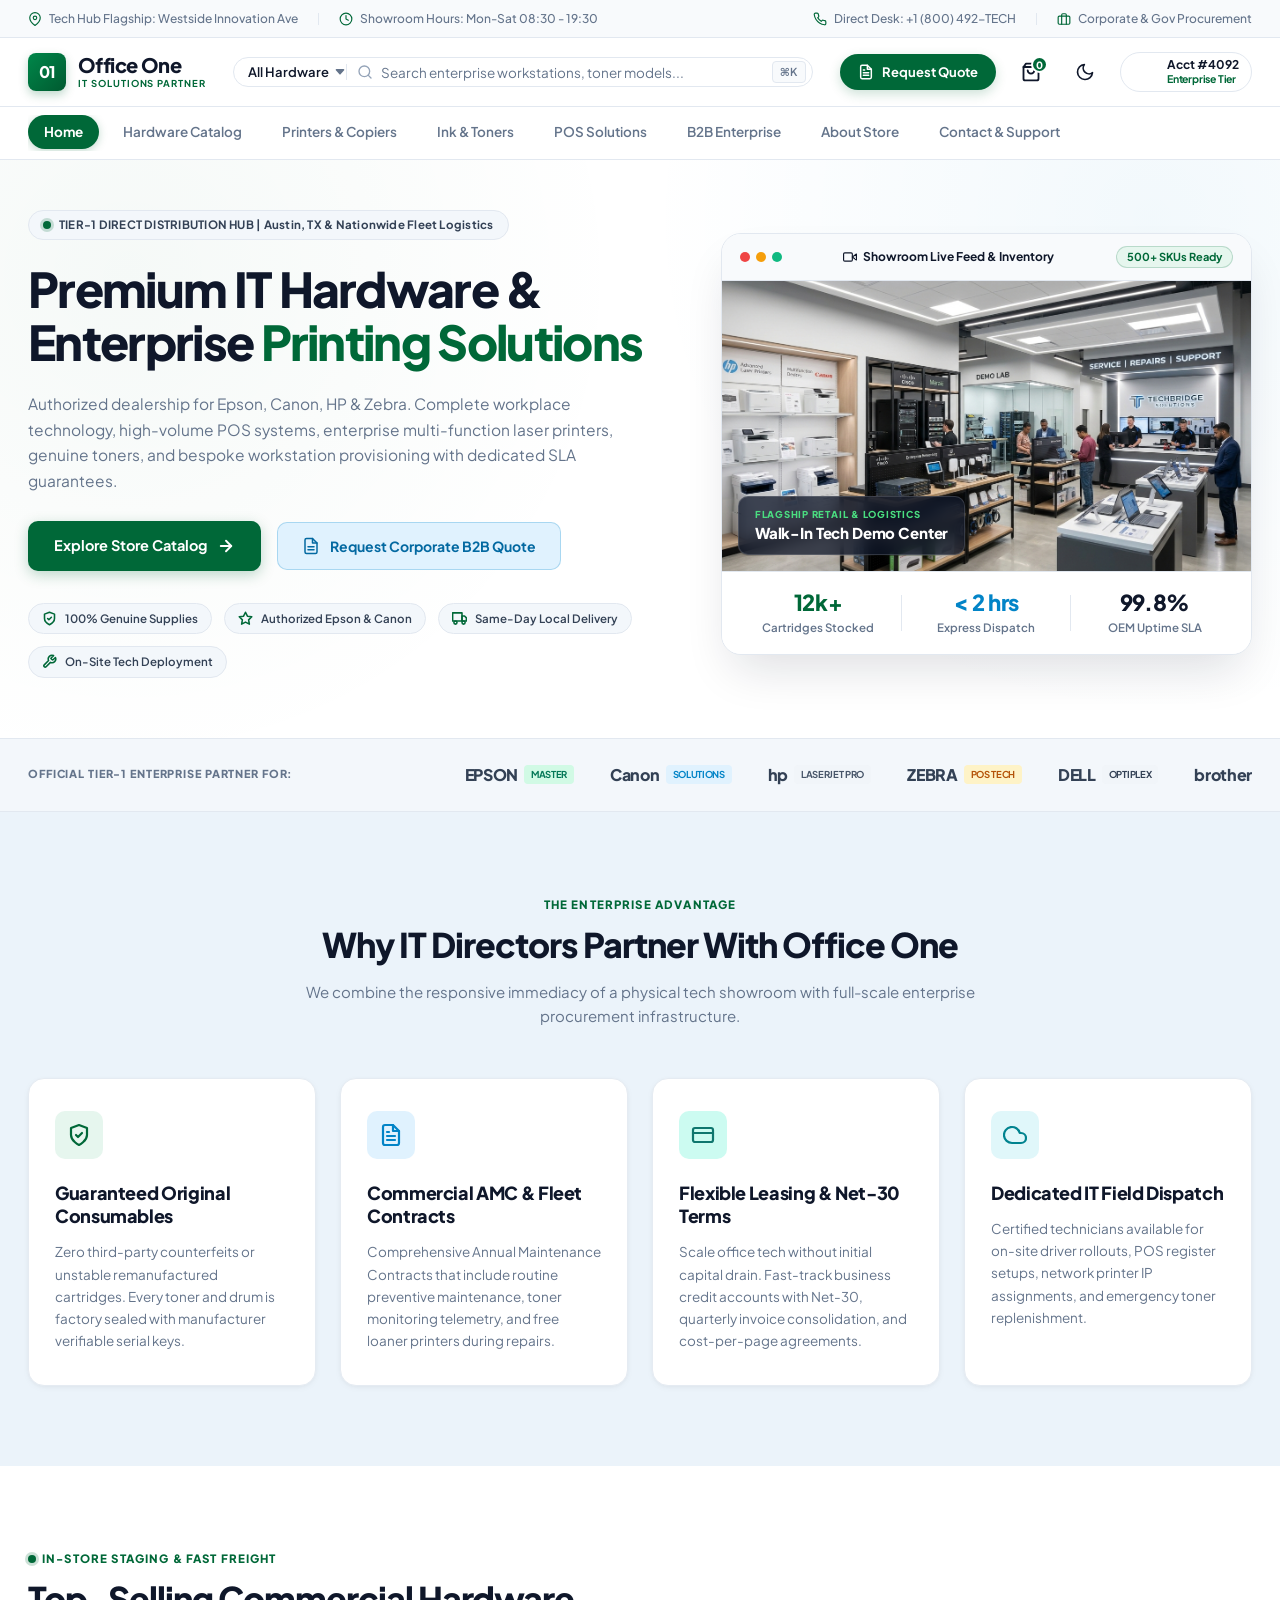
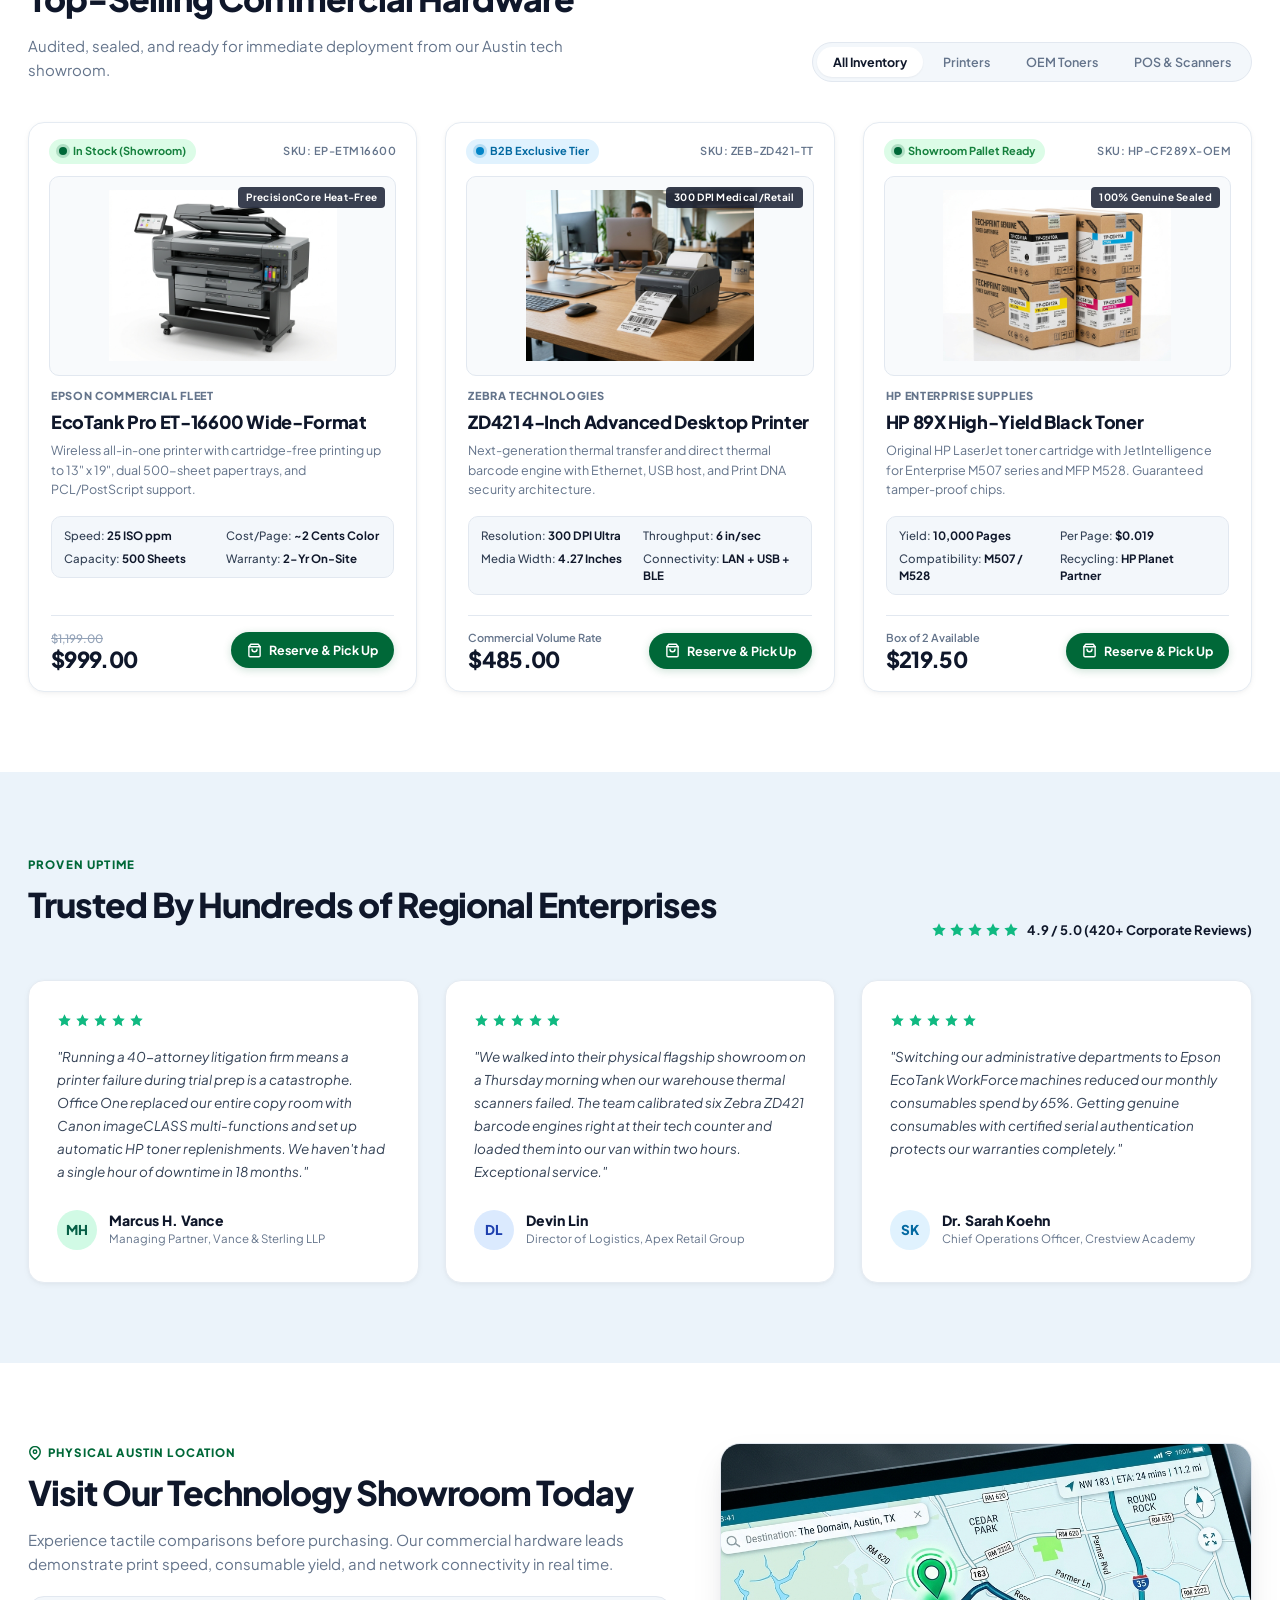
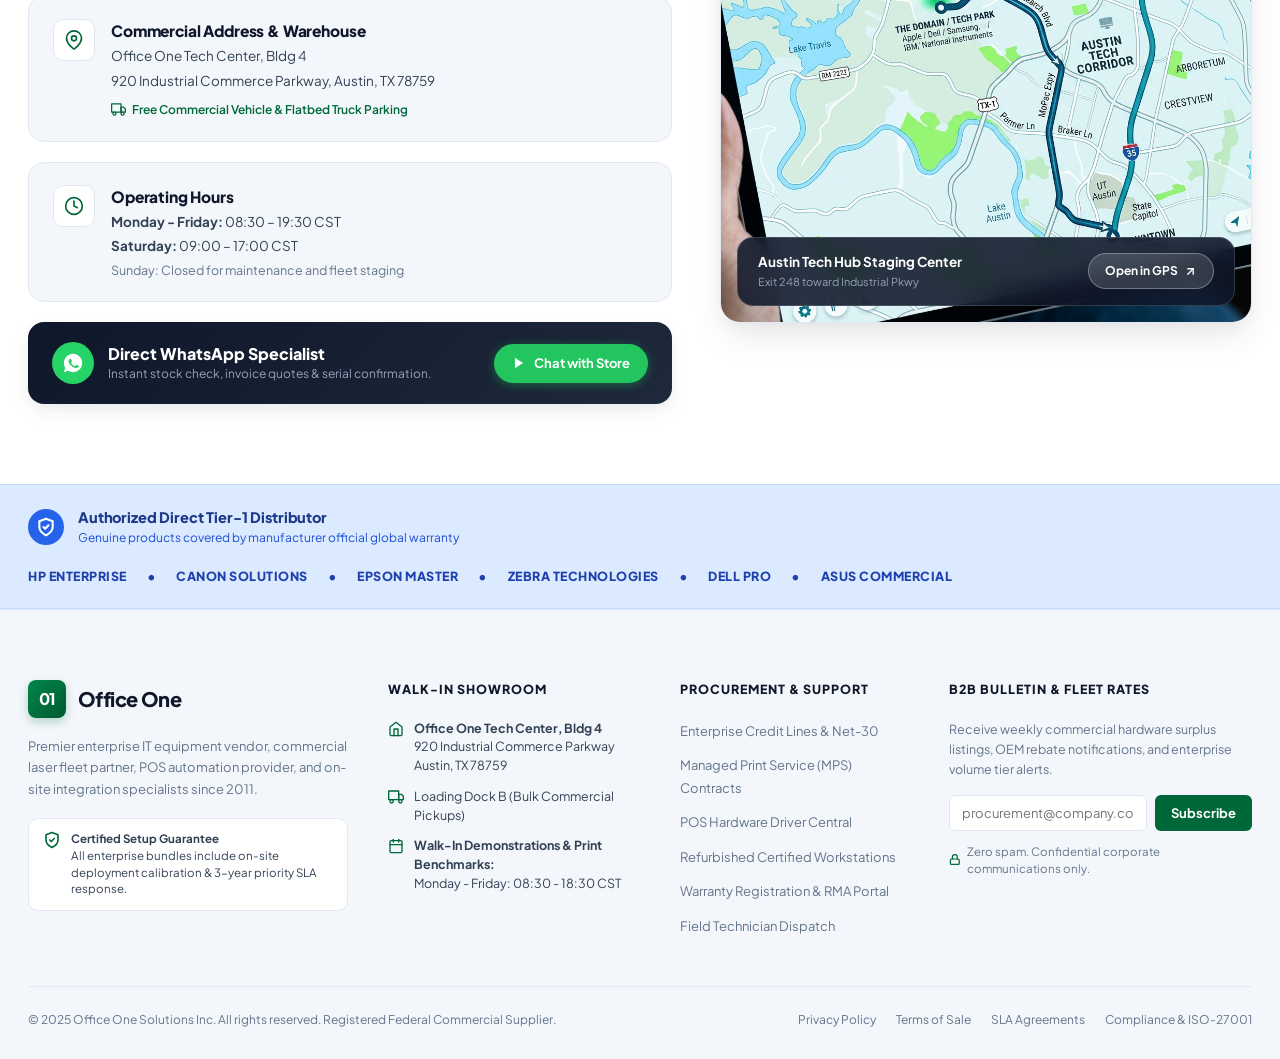
==== index.html @ d9a24968 "Initial commit" ====
<!DOCTYPE html>
<html lang="en">
<head>
  <meta charset="UTF-8">
  <meta name="viewport" content="width=device-width, initial-scale=1.0">
  <title>Office One | Enterprise IT Hardware & Printing Solutions</title>
  <meta name="description" content="Authorized dealership for Epson, Canon, HP & Zebra. Premium enterprise IT hardware, high-volume POS systems, laser printers, toners, and SLA guarantees.">

  <!-- Google Fonts: Plus Jakarta Sans -->
  <link rel="preconnect" href="https://fonts.googleapis.com">
  <link rel="preconnect" href="https://fonts.gstatic.com" crossorigin>
  <link href="https://fonts.googleapis.com/css2?family=Plus+Jakarta+Sans:wght@400;500;600;700;800&display=swap" rel="stylesheet">

  <link rel="stylesheet" href="style.css">
</head>
<body>

  <!-- ========================================================================
       TOP NOTIFICATION & UTILITY BAR
       ======================================================================== -->
  <header class="top-utility-bar">
    <div class="container">
      <!-- Left Info -->
      <div class="utility-group">
        <span class="utility-item">
          <svg viewBox="0 0 24 24" fill="none" stroke="currentColor" stroke-width="2" stroke-linecap="round" stroke-linejoin="round">
            <path d="M21 10c0 7-9 13-9 13s-9-6-9-13a9 9 0 0 1 18 0z"></path>
            <circle cx="12" cy="10" r="3"></circle>
          </svg>
          Tech Hub Flagship: Westside Innovation Ave
        </span>
        <span class="utility-divider"></span>
        <span class="utility-item">
          <svg viewBox="0 0 24 24" fill="none" stroke="currentColor" stroke-width="2" stroke-linecap="round" stroke-linejoin="round">
            <circle cx="12" cy="12" r="10"></circle>
            <polyline points="12 6 12 12 16 14"></polyline>
          </svg>
          Showroom Hours: Mon-Sat 08:30 - 19:30
        </span>
      </div>

      <!-- Right Contact & Gov Support -->
      <div class="utility-group">
        <a href="tel:+18004928324" class="utility-item">
          <svg viewBox="0 0 24 24" fill="none" stroke="currentColor" stroke-width="2" stroke-linecap="round" stroke-linejoin="round">
            <path d="M22 16.92v3a2 2 0 0 1-2.18 2 19.79 19.79 0 0 1-8.63-3.07 19.5 19.5 0 0 1-6-6 19.79 19.79 0 0 1-3.07-8.67A2 2 0 0 1 4.11 2h3a2 2 0 0 1 2 1.72 12.84 12.84 0 0 0 .7 2.81 2 2 0 0 1-.45 2.11L8.09 9.91a16 16 0 0 0 6 6l1.27-1.27a2 2 0 0 1 2.11-.45 12.84 12.84 0 0 0 2.81.7A2 2 0 0 1 22 16.92z"></path>
          </svg>
          Direct Desk: +1 (800) 492-TECH
        </a>
        <span class="utility-divider"></span>
        <a href="#corporate" class="utility-item">
          <svg viewBox="0 0 24 24" fill="none" stroke="currentColor" stroke-width="2" stroke-linecap="round" stroke-linejoin="round">
            <rect x="2" y="7" width="20" height="14" rx="2" ry="2"></rect>
            <path d="M16 21V5a2 2 0 0 0-2-2h-4a2 2 0 0 0-2 2v16"></path>
          </svg>
          Corporate & Gov Procurement
        </a>
      </div>
    </div>
  </header>

  <!-- ========================================================================
       STICKY HEADER WRAPPER (MAIN NAV + SUB-NAV BAR KEPT VISIBLE ON SCROLL)
       ======================================================================== -->
  <header class="site-header-wrapper" id="siteHeaderWrapper">
    <!-- MAIN NAVIGATION BAR -->
    <nav class="main-header" id="mainHeader">
      <div class="container header-inner">
        <!-- Brand Logo -->
        <a href="#" class="brand-logo" aria-label="Office One Home">
          <div class="logo-badge">01</div>
          <div class="logo-text-block">
            <span class="logo-title">Office One</span>
            <span class="logo-tagline">IT SOLUTIONS PARTNER</span>
          </div>
        </a>

        <!-- Search Bar -->
        <form class="header-search-form" id="searchForm" onsubmit="event.preventDefault();">
          <label for="searchCategory" class="sr-only" style="position: absolute; width: 1px; height: 1px; padding: 0; margin: -1px; overflow: hidden; clip: rect(0,0,0,0); border: 0;">Category</label>
          <select class="search-category-select" id="searchCategory" aria-label="Search Category">
            <option>All Hardware</option>
            <option>Laser Printers</option>
            <option>Thermal POS</option>
            <option>OEM Toners</option>
            <option>Workstations</option>
          </select>
          <div class="search-input-wrap">
            <svg viewBox="0 0 24 24" fill="none" stroke="currentColor" stroke-width="2" stroke-linecap="round" stroke-linejoin="round">
              <circle cx="11" cy="11" r="8"></circle>
              <line x1="21" y1="21" x2="16.65" y2="16.65"></line>
            </svg>
            <input type="text" class="search-input" id="searchInput" placeholder="Search enterprise workstations, toner models..." aria-label="Search">
          </div>
          <span class="search-shortcut-badge">⌘K</span>
        </form>

        <!-- Action Elements -->
        <div class="header-actions">
          <!-- Mobile Search Toggle Button (Visible only on mobile) -->
          <button class="header-icon-btn mobile-search-toggle" id="btnMobileSearchToggle" aria-label="Toggle Search Input">
            <svg viewBox="0 0 24 24" fill="none" stroke="currentColor" stroke-width="2.2" stroke-linecap="round" stroke-linejoin="round">
              <circle cx="11" cy="11" r="8"></circle>
              <line x1="21" y1="21" x2="16.65" y2="16.65"></line>
            </svg>
          </button>

          <button class="btn-request-quote" id="btnOpenQuoteModal">
            <svg viewBox="0 0 24 24" fill="none" stroke="currentColor" stroke-width="2.2" stroke-linecap="round" stroke-linejoin="round">
              <path d="M14 2H6a2 2 0 0 0-2 2v16a2 2 0 0 0 2 2h12a2 2 0 0 0 2-2V8z"></path>
              <polyline points="14 2 14 8 20 8"></polyline>
              <line x1="16" y1="13" x2="8" y2="13"></line>
              <line x1="16" y1="17" x2="8" y2="17"></line>
              <polyline points="10 9 9 9 8 9"></polyline>
            </svg>
            Request Quote
          </button>

          <button class="header-icon-btn" id="btnCart" aria-label="View Shopping Cart">
            <svg viewBox="0 0 24 24" fill="none" stroke="currentColor" stroke-width="2.2" stroke-linecap="round" stroke-linejoin="round">
              <path d="M6 2L3 6v14a2 2 0 0 0 2 2h14a2 2 0 0 0 2-2V6l-3-4z"></path>
              <line x1="3" y1="6" x2="21" y2="6"></line>
              <path d="M16 10a4 4 0 0 1-8 0"></path>
            </svg>
            <span class="cart-count-badge" id="cartBadge">0</span>
          </button>

          <button class="header-icon-btn" id="btnThemeToggle" aria-label="Toggle Dark/Light Mode">
            <svg id="themeIcon" viewBox="0 0 24 24" fill="none" stroke="currentColor" stroke-width="2" stroke-linecap="round" stroke-linejoin="round">
              <path d="M21 12.79A9 9 0 1 1 11.21 3 7 7 0 0 0 21 12.79z"></path>
            </svg>
          </button>

          <!-- Account Badge (Avatar at far top-right corner on mobile) -->
          <div class="account-pill" id="btnAccount" title="Acct #4092 Enterprise Tier">
            <div class="account-avatar" style="background: url('https://images.unsplash.com/photo-1534528741775-53994a69daeb?auto=format&fit=crop&w=80&q=80') center/cover;"></div>
            <div class="account-info">
              <span class="account-id">Acct #4092</span>
              <span class="account-tier">Enterprise Tier</span>
            </div>
          </div>
        </div>
      </div>
    </nav>

    <!-- SUB-NAVIGATION BAR (ALWAYS VISIBLE & STICKY ON SCROLL) -->
    <nav class="sub-nav-bar" id="subNavBar">
      <div class="container">
        <ul class="sub-nav-list">
          <li class="sub-nav-item active"><a href="#home">Home</a></li>
          <li class="sub-nav-item"><a href="catalog.html">Hardware Catalog</a></li>
          <li class="sub-nav-item"><a href="#products">Printers & Copiers</a></li>
          <li class="sub-nav-item"><a href="#toners">Ink & Toners</a></li>
          <li class="sub-nav-item"><a href="#pos">POS Solutions</a></li>
          <li class="sub-nav-item"><a href="#advantage">B2B Enterprise</a></li>
          <li class="sub-nav-item"><a href="#showroom">About Store</a></li>
          <li class="sub-nav-item"><a href="#contact">Contact & Support</a></li>
        </ul>
      </div>
    </nav>
  </header>

  <!-- ========================================================================
       SECTION 1: HERO SECTION
       ======================================================================== -->
  <section class="hero-section" id="home">
    <div class="container hero-grid">
      <!-- Left Column -->
      <div class="hero-content">
        <div class="hero-pill-tag">
          <span class="status-dot-green"></span>
          TIER-1 DIRECT DISTRIBUTION HUB | Austin, TX & Nationwide Fleet Logistics
        </div>

        <h1 class="hero-title">
          Premium IT Hardware &<br>
          Enterprise <span class="hero-title-highlight">Printing Solutions</span>
        </h1>

        <p class="hero-description">
          Authorized dealership for Epson, Canon, HP & Zebra. Complete workplace technology, high-volume POS systems, enterprise multi-function laser printers, genuine toners, and bespoke workstation provisioning with dedicated SLA guarantees.
        </p>

        <div class="hero-cta-group">
          <a href="#products" class="btn-primary-lg">
            Explore Store Catalog
            <svg viewBox="0 0 24 24" fill="none" stroke="currentColor" stroke-width="2.5" stroke-linecap="round" stroke-linejoin="round">
              <line x1="5" y1="12" x2="19" y2="12"></line>
              <polyline points="12 5 19 12 12 19"></polyline>
            </svg>
          </a>
          <button class="btn-secondary-lg" onclick="document.getElementById('btnOpenQuoteModal').click()">
            <svg viewBox="0 0 24 24" fill="none" stroke="currentColor" stroke-width="2" stroke-linecap="round" stroke-linejoin="round">
              <path d="M14 2H6a2 2 0 0 0-2 2v16a2 2 0 0 0 2 2h12a2 2 0 0 0 2-2V8z"></path>
              <polyline points="14 2 14 8 20 8"></polyline>
              <line x1="16" y1="13" x2="8" y2="13"></line>
              <line x1="16" y1="17" x2="8" y2="17"></line>
            </svg>
            Request Corporate B2B Quote
          </button>
        </div>

        <!-- Trust Badges -->
        <div class="hero-trust-badges">
          <div class="trust-badge-item">
            <svg viewBox="0 0 24 24" fill="none" stroke="currentColor" stroke-width="2.5" stroke-linecap="round" stroke-linejoin="round">
              <path d="M12 22s8-4 8-10V5l-8-3-8 3v7c0 6 8 10 8 10z"></path>
              <polyline points="9 12 11 14 15 10"></polyline>
            </svg>
            100% Genuine Supplies
          </div>
          <div class="trust-badge-item">
            <svg viewBox="0 0 24 24" fill="none" stroke="currentColor" stroke-width="2.5" stroke-linecap="round" stroke-linejoin="round">
              <polygon points="12 2 15.09 8.26 22 9.27 17 14.14 18.18 21.02 12 17.77 5.82 21.02 7 14.14 2 9.27 8.91 8.26 12 2"></polygon>
            </svg>
            Authorized Epson & Canon
          </div>
          <div class="trust-badge-item">
            <svg viewBox="0 0 24 24" fill="none" stroke="currentColor" stroke-width="2.5" stroke-linecap="round" stroke-linejoin="round">
              <rect x="1" y="3" width="15" height="13"></rect>
              <polygon points="16 8 20 8 23 11 23 16 16 16 16 8"></polygon>
              <circle cx="5.5" cy="18.5" r="2.5"></circle>
              <circle cx="18.5" cy="18.5" r="2.5"></circle>
            </svg>
            Same-Day Local Delivery
          </div>
          <div class="trust-badge-item">
            <svg viewBox="0 0 24 24" fill="none" stroke="currentColor" stroke-width="2.5" stroke-linecap="round" stroke-linejoin="round">
              <path d="M14.7 6.3a1 1 0 0 0 0 1.4l1.6 1.6a1 1 0 0 0 1.4 0l3.77-3.77a6 6 0 0 1-7.94 7.94l-6.91 6.91a2.12 2.12 0 0 1-3-3l6.91-6.91a6 6 0 0 1 7.94-7.94l-3.76 3.76z"></path>
            </svg>
            On-Site Tech Deployment
          </div>
        </div>
      </div>

      <!-- Right Column: Interactive Showroom Feed Mockup Card -->
      <div class="hero-window-card">
        <div class="window-header">
          <div class="window-traffic-lights">
            <span class="dot-red"></span>
            <span class="dot-yellow"></span>
            <span class="dot-green"></span>
          </div>
          <span class="window-title">
            <svg width="14" height="14" viewBox="0 0 24 24" fill="none" stroke="currentColor" stroke-width="2" stroke-linecap="round" stroke-linejoin="round">
              <polygon points="23 7 16 12 23 17 23 7"></polygon>
              <rect x="1" y="5" width="15" height="14" rx="2" ry="2"></rect>
            </svg>
            Showroom Live Feed & Inventory
          </span>
          <span class="sku-ready-badge">500+ SKUs Ready</span>
        </div>

        <div class="window-image-container">
          <img src="assets/showroom.jpg" alt="Office One Flagship Retail & Logistics Showroom">
          <div class="window-image-overlay">
            <div class="overlay-sub">FLAGSHIP RETAIL & LOGISTICS</div>
            <div class="overlay-title">Walk-In Tech Demo Center</div>
          </div>
        </div>

        <div class="window-stats-bar">
          <div class="stat-item">
            <div class="stat-number green-accent">12k+</div>
            <div class="stat-label">Cartridges Stocked</div>
          </div>
          <div class="stat-item">
            <div class="stat-number blue-accent">&lt; 2 hrs</div>
            <div class="stat-label">Express Dispatch</div>
          </div>
          <div class="stat-item">
            <div class="stat-number">99.8%</div>
            <div class="stat-label">OEM Uptime SLA</div>
          </div>
        </div>
      </div>
    </div>
  </section>

  <!-- ========================================================================
       ENTERPRISE PARTNERS MARQUEE STRIP
       ======================================================================== -->
  <section class="partner-marquee-section">
    <div class="container partner-marquee-inner">
      <span class="partner-label">OFFICIAL TIER-1 ENTERPRISE PARTNER FOR:</span>
      <div class="partner-logos-row">
        <span class="brand-badge">EPSON <span class="pill-tag epson-tag">Master</span></span>
        <span class="brand-badge">Canon <span class="pill-tag canon-tag">Solutions</span></span>
        <span class="brand-badge">hp <span class="pill-tag hp-tag">LaserJet Pro</span></span>
        <span class="brand-badge">ZEBRA <span class="pill-tag zebra-tag">POS Tech</span></span>
        <span class="brand-badge">DELL <span class="pill-tag dell-tag">OptiPlex</span></span>
        <span class="brand-badge">brother</span>
      </div>
    </div>
  </section>

  <!-- ========================================================================
       SECTION 2: WHY IT DIRECTORS PARTNER WITH OFFICE ONE
       ======================================================================== -->
  <section class="section-advantage" id="advantage">
    <div class="container">
      <div class="section-header-centered">
        <span class="section-kicker">THE ENTERPRISE ADVANTAGE</span>
        <h2 class="section-title">Why IT Directors Partner With Office One</h2>
        <p class="section-subtitle">
          We combine the responsive immediacy of a physical tech showroom with full-scale enterprise procurement infrastructure.
        </p>
      </div>

      <div class="advantage-grid">
        <!-- Card 1 -->
        <div class="advantage-card">
          <div class="advantage-icon-box icon-box-green">
            <svg viewBox="0 0 24 24" fill="none" stroke="currentColor" stroke-width="2.2" stroke-linecap="round" stroke-linejoin="round">
              <path d="M12 22s8-4 8-10V5l-8-3-8 3v7c0 6 8 10 8 10z"></path>
              <polyline points="9 12 11 14 15 10"></polyline>
            </svg>
          </div>
          <h3 class="advantage-card-title">Guaranteed Original Consumables</h3>
          <p class="advantage-card-text">
            Zero third-party counterfeits or unstable remanufactured cartridges. Every toner and drum is factory sealed with manufacturer verifiable serial keys.
          </p>
        </div>

        <!-- Card 2 -->
        <div class="advantage-card">
          <div class="advantage-icon-box icon-box-blue">
            <svg viewBox="0 0 24 24" fill="none" stroke="currentColor" stroke-width="2.2" stroke-linecap="round" stroke-linejoin="round">
              <path d="M14 2H6a2 2 0 0 0-2 2v16a2 2 0 0 0 2 2h12a2 2 0 0 0 2-2V8z"></path>
              <polyline points="14 2 14 8 20 8"></polyline>
              <line x1="16" y1="13" x2="8" y2="13"></line>
              <line x1="16" y1="17" x2="8" y2="17"></line>
              <polyline points="10 9 9 9 8 9"></polyline>
            </svg>
          </div>
          <h3 class="advantage-card-title">Commercial AMC & Fleet Contracts</h3>
          <p class="advantage-card-text">
            Comprehensive Annual Maintenance Contracts that include routine preventive maintenance, toner monitoring telemetry, and free loaner printers during repairs.
          </p>
        </div>

        <!-- Card 3 -->
        <div class="advantage-card">
          <div class="advantage-icon-box icon-box-teal">
            <svg viewBox="0 0 24 24" fill="none" stroke="currentColor" stroke-width="2.2" stroke-linecap="round" stroke-linejoin="round">
              <rect x="2" y="5" width="20" height="14" rx="2"></rect>
              <line x1="2" y1="10" x2="22" y2="10"></line>
            </svg>
          </div>
          <h3 class="advantage-card-title">Flexible Leasing & Net-30 Terms</h3>
          <p class="advantage-card-text">
            Scale office tech without initial capital drain. Fast-track business credit accounts with Net-30, quarterly invoice consolidation, and cost-per-page agreements.
          </p>
        </div>

        <!-- Card 4 -->
        <div class="advantage-card">
          <div class="advantage-icon-box icon-box-cyan">
            <svg viewBox="0 0 24 24" fill="none" stroke="currentColor" stroke-width="2.2" stroke-linecap="round" stroke-linejoin="round">
              <path d="M18 10h-1.26A8 8 0 1 0 9 20h9a5 5 0 0 0 0-10z"></path>
            </svg>
          </div>
          <h3 class="advantage-card-title">Dedicated IT Field Dispatch</h3>
          <p class="advantage-card-text">
            Certified technicians available for on-site driver rollouts, POS register setups, network printer IP assignments, and emergency toner replenishment.
          </p>
        </div>
      </div>
    </div>
  </section>

  <!-- ========================================================================
       SECTION 3: TOP-SELLING COMMERCIAL HARDWARE
       ======================================================================== -->
  <section class="section-products" id="products">
    <div class="container">
      <div class="products-header-row">
        <div class="products-header-left">
          <span class="section-kicker">
            <span class="status-dot-green"></span>
            IN-STORE STAGING & FAST FREIGHT
          </span>
          <h2 class="section-title">Top-Selling Commercial Hardware</h2>
          <p class="section-subtitle">
            Audited, sealed, and ready for immediate deployment from our Austin tech showroom.
          </p>
        </div>

        <!-- Filter Pill Tabs -->
        <div class="filter-tabs-group" id="filterTabs">
          <button class="filter-tab-btn active" data-filter="all">All Inventory</button>
          <button class="filter-tab-btn" data-filter="printers">Printers</button>
          <button class="filter-tab-btn" data-filter="toners">OEM Toners</button>
          <button class="filter-tab-btn" data-filter="pos">POS & Scanners</button>
        </div>
      </div>

      <!-- 3 Product Cards Grid -->
      <div class="products-grid" id="productGrid">
        <!-- Product 1: Epson EcoTank Pro -->
        <div class="product-card" data-category="printers">
          <div class="product-card-top">
            <span class="product-badge-pill badge-green">
              <span class="status-dot-green"></span>
              In Stock (Showroom)
            </span>
            <span class="product-sku">SKU: EP-ETM16600</span>
          </div>

          <div class="product-image-canvas">
            <span class="product-overlay-tag">PrecisionCore Heat-Free</span>
            <img src="assets/epson-printer.jpg" alt="Epson EcoTank Pro ET-16600 Wide-Format">
          </div>

          <div class="product-card-body">
            <span class="product-brand">EPSON COMMERCIAL FLEET</span>
            <h3 class="product-title">EcoTank Pro ET-16600 Wide-Format</h3>
            <p class="product-desc">
              Wireless all-in-one printer with cartridge-free printing up to 13" x 19", dual 500-sheet paper trays, and PCL/PostScript support.
            </p>

            <div class="product-specs-box">
              <div class="spec-cell">Speed: <strong>25 ISO ppm</strong></div>
              <div class="spec-cell">Cost/Page: <strong class="spec-highlight-green">~2 Cents Color</strong></div>
              <div class="spec-cell">Capacity: <strong>500 Sheets</strong></div>
              <div class="spec-cell">Warranty: <strong>2-Yr On-Site</strong></div>
            </div>

            <div class="product-card-footer">
              <div class="price-block">
                <span class="original-price-strike">$1,199.00</span>
                <span class="current-price">$999.00</span>
              </div>
              <button class="btn-reserve-pickup" data-name="EcoTank Pro ET-16600">
                <svg viewBox="0 0 24 24" fill="none" stroke="currentColor" stroke-width="2.2" stroke-linecap="round" stroke-linejoin="round">
                  <path d="M6 2L3 6v14a2 2 0 0 0 2 2h14a2 2 0 0 0 2-2V6l-3-4z"></path>
                  <line x1="3" y1="6" x2="21" y2="6"></line>
                  <path d="M16 10a4 4 0 0 1-8 0"></path>
                </svg>
                Reserve & Pick Up
              </button>
            </div>
          </div>
        </div>

        <!-- Product 2: Zebra ZD421 -->
        <div class="product-card" data-category="pos">
          <div class="product-card-top">
            <span class="product-badge-pill badge-blue">
              <span class="status-dot-green" style="background-color: #0284c7; box-shadow: 0 0 0 3px rgba(2, 132, 199, 0.2);"></span>
              B2B Exclusive Tier
            </span>
            <span class="product-sku">SKU: ZEB-ZD421-TT</span>
          </div>

          <div class="product-image-canvas">
            <span class="product-overlay-tag">300 DPI Medical/Retail</span>
            <img src="assets/zebra-printer.jpg" alt="ZD421 4-Inch Advanced Desktop Printer">
          </div>

          <div class="product-card-body">
            <span class="product-brand">ZEBRA TECHNOLOGIES</span>
            <h3 class="product-title">ZD421 4-Inch Advanced Desktop Printer</h3>
            <p class="product-desc">
              Next-generation thermal transfer and direct thermal barcode engine with Ethernet, USB host, and Print DNA security architecture.
            </p>

            <div class="product-specs-box">
              <div class="spec-cell">Resolution: <strong>300 DPI Ultra</strong></div>
              <div class="spec-cell">Throughput: <strong>6 in/sec</strong></div>
              <div class="spec-cell">Media Width: <strong>4.27 Inches</strong></div>
              <div class="spec-cell">Connectivity: <strong>LAN + USB + BLE</strong></div>
            </div>

            <div class="product-card-footer">
              <div class="price-block">
                <span class="volume-rate-label">Commercial Volume Rate</span>
                <span class="current-price">$485.00</span>
              </div>
              <button class="btn-reserve-pickup" data-name="Zebra ZD421 Desktop Printer">
                <svg viewBox="0 0 24 24" fill="none" stroke="currentColor" stroke-width="2.2" stroke-linecap="round" stroke-linejoin="round">
                  <path d="M6 2L3 6v14a2 2 0 0 0 2 2h14a2 2 0 0 0 2-2V6l-3-4z"></path>
                  <line x1="3" y1="6" x2="21" y2="6"></line>
                  <path d="M16 10a4 4 0 0 1-8 0"></path>
                </svg>
                Reserve & Pick Up
              </button>
            </div>
          </div>
        </div>

        <!-- Product 3: HP 89X High-Yield Black Toner -->
        <div class="product-card" data-category="toners">
          <div class="product-card-top">
            <span class="product-badge-pill badge-green">
              <span class="status-dot-green"></span>
              Showroom Pallet Ready
            </span>
            <span class="product-sku">SKU: HP-CF289X-OEM</span>
          </div>

          <div class="product-image-canvas">
            <span class="product-overlay-tag">100% Genuine Sealed</span>
            <img src="assets/hp-toner.jpg" alt="HP 89X High-Yield Black Toner">
          </div>

          <div class="product-card-body">
            <span class="product-brand">HP ENTERPRISE SUPPLIES</span>
            <h3 class="product-title">HP 89X High-Yield Black Toner</h3>
            <p class="product-desc">
              Original HP LaserJet toner cartridge with JetIntelligence for Enterprise M507 series and MFP M528. Guaranteed tamper-proof chips.
            </p>

            <div class="product-specs-box">
              <div class="spec-cell">Yield: <strong>10,000 Pages</strong></div>
              <div class="spec-cell">Per Page: <strong>$0.019</strong></div>
              <div class="spec-cell">Compatibility: <strong>M507 / M528</strong></div>
              <div class="spec-cell">Recycling: <strong>HP Planet Partner</strong></div>
            </div>

            <div class="product-card-footer">
              <div class="price-block">
                <span class="volume-rate-label">Box of 2 Available</span>
                <span class="current-price">$219.50</span>
              </div>
              <button class="btn-reserve-pickup" data-name="HP 89X High-Yield Toner">
                <svg viewBox="0 0 24 24" fill="none" stroke="currentColor" stroke-width="2.2" stroke-linecap="round" stroke-linejoin="round">
                  <path d="M6 2L3 6v14a2 2 0 0 0 2 2h14a2 2 0 0 0 2-2V6l-3-4z"></path>
                  <line x1="3" y1="6" x2="21" y2="6"></line>
                  <path d="M16 10a4 4 0 0 1-8 0"></path>
                </svg>
                Reserve & Pick Up
              </button>
            </div>
          </div>
        </div>
      </div>
    </div>
  </section>

  <!-- ========================================================================
       SECTION 4: TESTIMONIALS & TRUSTED ENTERPRISES
       ======================================================================== -->
  <section class="section-reviews" id="reviews">
    <div class="container">
      <div class="reviews-header-row">
        <div>
          <span class="section-kicker">PROVEN UPTIME</span>
          <h2 class="section-title">Trusted By Hundreds of Regional Enterprises</h2>
        </div>

        <div class="rating-summary-pill">
          <div class="rating-stars">
            <svg viewBox="0 0 24 24"><polygon points="12 2 15.09 8.26 22 9.27 17 14.14 18.18 21.02 12 17.77 5.82 21.02 7 14.14 2 9.27 8.91 8.26 12 2"></polygon></svg>
            <svg viewBox="0 0 24 24"><polygon points="12 2 15.09 8.26 22 9.27 17 14.14 18.18 21.02 12 17.77 5.82 21.02 7 14.14 2 9.27 8.91 8.26 12 2"></polygon></svg>
            <svg viewBox="0 0 24 24"><polygon points="12 2 15.09 8.26 22 9.27 17 14.14 18.18 21.02 12 17.77 5.82 21.02 7 14.14 2 9.27 8.91 8.26 12 2"></polygon></svg>
            <svg viewBox="0 0 24 24"><polygon points="12 2 15.09 8.26 22 9.27 17 14.14 18.18 21.02 12 17.77 5.82 21.02 7 14.14 2 9.27 8.91 8.26 12 2"></polygon></svg>
            <svg viewBox="0 0 24 24"><polygon points="12 2 15.09 8.26 22 9.27 17 14.14 18.18 21.02 12 17.77 5.82 21.02 7 14.14 2 9.27 8.91 8.26 12 2"></polygon></svg>
          </div>
          <span>4.9 / 5.0 (420+ Corporate Reviews)</span>
        </div>
      </div>

      <div class="reviews-grid">
        <!-- Review 1 -->
        <div class="review-card">
          <div>
            <div class="review-card-stars">
              <svg viewBox="0 0 24 24"><polygon points="12 2 15.09 8.26 22 9.27 17 14.14 18.18 21.02 12 17.77 5.82 21.02 7 14.14 2 9.27 8.91 8.26 12 2"></polygon></svg>
              <svg viewBox="0 0 24 24"><polygon points="12 2 15.09 8.26 22 9.27 17 14.14 18.18 21.02 12 17.77 5.82 21.02 7 14.14 2 9.27 8.91 8.26 12 2"></polygon></svg>
              <svg viewBox="0 0 24 24"><polygon points="12 2 15.09 8.26 22 9.27 17 14.14 18.18 21.02 12 17.77 5.82 21.02 7 14.14 2 9.27 8.91 8.26 12 2"></polygon></svg>
              <svg viewBox="0 0 24 24"><polygon points="12 2 15.09 8.26 22 9.27 17 14.14 18.18 21.02 12 17.77 5.82 21.02 7 14.14 2 9.27 8.91 8.26 12 2"></polygon></svg>
              <svg viewBox="0 0 24 24"><polygon points="12 2 15.09 8.26 22 9.27 17 14.14 18.18 21.02 12 17.77 5.82 21.02 7 14.14 2 9.27 8.91 8.26 12 2"></polygon></svg>
            </div>
            <p class="review-quote">
              "Running a 40-attorney litigation firm means a printer failure during trial prep is a catastrophe. Office One replaced our entire copy room with Canon imageCLASS multi-functions and set up automatic HP toner replenishments. We haven't had a single hour of downtime in 18 months."
            </p>
          </div>

          <div class="review-author-row">
            <div class="author-initials-badge">MH</div>
            <div class="author-info-block">
              <span class="author-name">Marcus H. Vance</span>
              <span class="author-role">Managing Partner, Vance & Sterling LLP</span>
            </div>
          </div>
        </div>

        <!-- Review 2 -->
        <div class="review-card">
          <div>
            <div class="review-card-stars">
              <svg viewBox="0 0 24 24"><polygon points="12 2 15.09 8.26 22 9.27 17 14.14 18.18 21.02 12 17.77 5.82 21.02 7 14.14 2 9.27 8.91 8.26 12 2"></polygon></svg>
              <svg viewBox="0 0 24 24"><polygon points="12 2 15.09 8.26 22 9.27 17 14.14 18.18 21.02 12 17.77 5.82 21.02 7 14.14 2 9.27 8.91 8.26 12 2"></polygon></svg>
              <svg viewBox="0 0 24 24"><polygon points="12 2 15.09 8.26 22 9.27 17 14.14 18.18 21.02 12 17.77 5.82 21.02 7 14.14 2 9.27 8.91 8.26 12 2"></polygon></svg>
              <svg viewBox="0 0 24 24"><polygon points="12 2 15.09 8.26 22 9.27 17 14.14 18.18 21.02 12 17.77 5.82 21.02 7 14.14 2 9.27 8.91 8.26 12 2"></polygon></svg>
              <svg viewBox="0 0 24 24"><polygon points="12 2 15.09 8.26 22 9.27 17 14.14 18.18 21.02 12 17.77 5.82 21.02 7 14.14 2 9.27 8.91 8.26 12 2"></polygon></svg>
            </div>
            <p class="review-quote">
              "We walked into their physical flagship showroom on a Thursday morning when our warehouse thermal scanners failed. The team calibrated six Zebra ZD421 barcode engines right at their tech counter and loaded them into our van within two hours. Exceptional service."
            </p>
          </div>

          <div class="review-author-row">
            <div class="author-initials-badge badge-blue-initials">DL</div>
            <div class="author-info-block">
              <span class="author-name">Devin Lin</span>
              <span class="author-role">Director of Logistics, Apex Retail Group</span>
            </div>
          </div>
        </div>

        <!-- Review 3 -->
        <div class="review-card">
          <div>
            <div class="review-card-stars">
              <svg viewBox="0 0 24 24"><polygon points="12 2 15.09 8.26 22 9.27 17 14.14 18.18 21.02 12 17.77 5.82 21.02 7 14.14 2 9.27 8.91 8.26 12 2"></polygon></svg>
              <svg viewBox="0 0 24 24"><polygon points="12 2 15.09 8.26 22 9.27 17 14.14 18.18 21.02 12 17.77 5.82 21.02 7 14.14 2 9.27 8.91 8.26 12 2"></polygon></svg>
              <svg viewBox="0 0 24 24"><polygon points="12 2 15.09 8.26 22 9.27 17 14.14 18.18 21.02 12 17.77 5.82 21.02 7 14.14 2 9.27 8.91 8.26 12 2"></polygon></svg>
              <svg viewBox="0 0 24 24"><polygon points="12 2 15.09 8.26 22 9.27 17 14.14 18.18 21.02 12 17.77 5.82 21.02 7 14.14 2 9.27 8.91 8.26 12 2"></polygon></svg>
              <svg viewBox="0 0 24 24"><polygon points="12 2 15.09 8.26 22 9.27 17 14.14 18.18 21.02 12 17.77 5.82 21.02 7 14.14 2 9.27 8.91 8.26 12 2"></polygon></svg>
            </div>
            <p class="review-quote">
              "Switching our administrative departments to Epson EcoTank WorkForce machines reduced our monthly consumables spend by 65%. Getting genuine consumables with certified serial authentication protects our warranties completely."
            </p>
          </div>

          <div class="review-author-row">
            <div class="author-initials-badge badge-teal-initials">SK</div>
            <div class="author-info-block">
              <span class="author-name">Dr. Sarah Koehn</span>
              <span class="author-role">Chief Operations Officer, Crestview Academy</span>
            </div>
          </div>
        </div>
      </div>
    </div>
  </section>

  <!-- ========================================================================
       SECTION 5: VISIT SHOWROOM & LOCATION
       ======================================================================== -->
  <section class="section-showroom-visit" id="showroom">
    <div class="container showroom-visit-grid">
      <!-- Left Column: Location Info & WhatsApp -->
      <div class="showroom-visit-info">
        <div>
          <span class="section-kicker">
            <svg width="14" height="14" viewBox="0 0 24 24" fill="none" stroke="currentColor" stroke-width="2.5" stroke-linecap="round" stroke-linejoin="round">
              <path d="M21 10c0 7-9 13-9 13s-9-6-9-13a9 9 0 0 1 18 0z"></path>
              <circle cx="12" cy="10" r="3"></circle>
            </svg>
            PHYSICAL AUSTIN LOCATION
          </span>
          <h2 class="section-title">Visit Our Technology Showroom Today</h2>
          <p class="section-subtitle">
            Experience tactile comparisons before purchasing. Our commercial hardware leads demonstrate print speed, consumable yield, and network connectivity in real time.
          </p>
        </div>

        <!-- Info Box 1: Address -->
        <div class="info-card-box">
          <div class="info-card-icon">
            <svg viewBox="0 0 24 24" fill="none" stroke="currentColor" stroke-width="2" stroke-linecap="round" stroke-linejoin="round">
              <path d="M21 10c0 7-9 13-9 13s-9-6-9-13a9 9 0 0 1 18 0z"></path>
              <circle cx="12" cy="10" r="3"></circle>
            </svg>
          </div>
          <div class="info-card-content">
            <h4 class="info-card-title">Commercial Address & Warehouse</h4>
            <div class="info-card-line">Office One Tech Center, Bldg 4</div>
            <div class="info-card-line">920 Industrial Commerce Parkway, Austin, TX 78759</div>
            <span class="info-card-tag">
              <svg width="15" height="15" viewBox="0 0 24 24" fill="none" stroke="currentColor" stroke-width="2" stroke-linecap="round" stroke-linejoin="round">
                <rect x="1" y="3" width="15" height="13"></rect>
                <polygon points="16 8 20 8 23 11 23 16 16 16 16 8"></polygon>
                <circle cx="5.5" cy="18.5" r="2.5"></circle>
                <circle cx="18.5" cy="18.5" r="2.5"></circle>
              </svg>
              Free Commercial Vehicle & Flatbed Truck Parking
            </span>
          </div>
        </div>

        <!-- Info Box 2: Hours -->
        <div class="info-card-box">
          <div class="info-card-icon">
            <svg viewBox="0 0 24 24" fill="none" stroke="currentColor" stroke-width="2" stroke-linecap="round" stroke-linejoin="round">
              <circle cx="12" cy="12" r="10"></circle>
              <polyline points="12 6 12 12 16 14"></polyline>
            </svg>
          </div>
          <div class="info-card-content">
            <h4 class="info-card-title">Operating Hours</h4>
            <div class="info-card-line"><strong>Monday - Friday:</strong> 08:30 – 19:30 CST</div>
            <div class="info-card-line"><strong>Saturday:</strong> 09:00 – 17:00 CST</div>
            <div class="info-card-line" style="color: var(--text-muted); font-size: 12.5px;">Sunday: Closed for maintenance and fleet staging</div>
          </div>
        </div>

        <!-- WhatsApp Specialist CTA -->
        <div class="whatsapp-cta-banner">
          <div class="whatsapp-left-block">
            <div class="whatsapp-icon-circle">
              <svg viewBox="0 0 24 24" fill="currentColor">
                <path d="M12.031 2C6.495 2 2 6.495 2 12.031c0 1.969.57 3.805 1.554 5.352L2.094 22l4.757-1.422a10.01 10.01 0 0 0 5.18 1.453c5.536 0 10.031-4.495 10.031-10.031S17.567 2 12.031 2zm5.836 14.188c-.242.684-1.21 1.258-1.742 1.344-.484.078-1.117.14-3.235-.742-2.71-1.125-4.453-3.875-4.586-4.055-.133-.18-1.07-1.43-1.07-2.727s.672-1.938.914-2.195c.242-.258.531-.32.71-.32.18 0 .352.008.508.016.164.008.383-.063.6.461.227.547.773 1.883.844 2.023.07.14.117.305.023.484-.094.18-.14.29-.281.453-.14.164-.297.367-.422.492-.14.14-.289.297-.125.578.164.281.727 1.203 1.563 1.945 1.078.961 1.984 1.258 2.266 1.398.281.14.445.117.609-.07.164-.188.703-.82.891-1.102.188-.281.375-.234.633-.14.258.094 1.64.773 1.922.914.281.14.469.211.539.328.07.117.07.68-.172 1.364z"/>
              </svg>
            </div>
            <div>
              <div class="whatsapp-text-title">Direct WhatsApp Specialist</div>
              <div class="whatsapp-text-desc">Instant stock check, invoice quotes & serial confirmation.</div>
            </div>
          </div>
          <a href="https://wa.me/18004928324" target="_blank" rel="noopener" class="btn-whatsapp-chat">
            <svg width="14" height="14" viewBox="0 0 24 24" fill="currentColor">
              <polygon points="5 3 19 12 5 21 5 3"></polygon>
            </svg>
            Chat with Store
          </a>
        </div>
      </div>

      <!-- Right Column: Interactive Austin Map Card -->
      <div class="austin-map-card">
        <img src="assets/austin-map.jpg" alt="Office One Austin Tech Hub GPS Map">
        <div class="map-floating-bottom-bar">
          <div>
            <div class="map-bar-title">Austin Tech Hub Staging Center</div>
            <div class="map-bar-sub">Exit 248 toward Industrial Pkwy</div>
          </div>
          <a href="https://maps.google.com/?q=Austin+TX+78759" target="_blank" rel="noopener" class="btn-open-gps">
            Open in GPS
            <svg width="13" height="13" viewBox="0 0 24 24" fill="none" stroke="currentColor" stroke-width="2.5" stroke-linecap="round" stroke-linejoin="round">
              <line x1="7" y1="17" x2="17" y2="7"></line>
              <polyline points="7 7 17 7 17 17"></polyline>
            </svg>
          </a>
        </div>
      </div>
    </div>
  </section>

  <!-- ========================================================================
       AUTHORIZED DIRECT TIER-1 DISTRIBUTOR RIBBON
       ======================================================================== -->
  <section class="distributor-ribbon">
    <div class="container distributor-inner">
      <div class="distributor-left">
        <div class="distributor-icon">
          <svg viewBox="0 0 24 24" fill="none" stroke="currentColor" stroke-width="2.5" stroke-linecap="round" stroke-linejoin="round">
            <path d="M12 22s8-4 8-10V5l-8-3-8 3v7c0 6 8 10 8 10z"></path>
            <polyline points="9 12 11 14 15 10"></polyline>
          </svg>
        </div>
        <div>
          <div class="distributor-title">Authorized Direct Tier-1 Distributor</div>
          <div class="distributor-sub">Genuine products covered by manufacturer official global warranty</div>
        </div>
      </div>

      <div class="distributor-brand-list">
        <span>HP ENTERPRISE</span>
        <span>•</span>
        <span>CANON SOLUTIONS</span>
        <span>•</span>
        <span>EPSON MASTER</span>
        <span>•</span>
        <span>ZEBRA TECHNOLOGIES</span>
        <span>•</span>
        <span>DELL PRO</span>
        <span>•</span>
        <span>ASUS COMMERCIAL</span>
      </div>
    </div>
  </section>

  <!-- ========================================================================
       FOOTER
       ======================================================================== -->
  <footer class="site-footer" id="contact">
    <div class="container">
      <div class="footer-columns-grid">
        <!-- Col 1: About & Guarantee -->
        <div class="footer-col">
          <a href="#" class="brand-logo" style="margin-bottom: 4px;">
            <div class="logo-badge">01</div>
            <div class="logo-text-block">
              <span class="logo-title">Office One</span>
            </div>
          </a>
          <p class="footer-about-text">
            Premier enterprise IT equipment vendor, commercial laser fleet partner, POS automation provider, and on-site integration specialists since 2011.
          </p>

          <div class="footer-guarantee-badge">
            <svg viewBox="0 0 24 24" fill="none" stroke="currentColor" stroke-width="2.2" stroke-linecap="round" stroke-linejoin="round">
              <path d="M12 22s8-4 8-10V5l-8-3-8 3v7c0 6 8 10 8 10z"></path>
              <polyline points="9 12 11 14 15 10"></polyline>
            </svg>
            <div>
              <strong>Certified Setup Guarantee</strong><br>
              All enterprise bundles include on-site deployment calibration & 3-year priority SLA response.
            </div>
          </div>
        </div>

        <!-- Col 2: Walk-In Showroom -->
        <div class="footer-col">
          <h4 class="footer-col-title">WALK-IN SHOWROOM</h4>
          <ul class="footer-info-list">
            <li class="footer-info-item">
              <svg viewBox="0 0 24 24" fill="none" stroke="currentColor" stroke-width="2" stroke-linecap="round" stroke-linejoin="round">
                <path d="M3 9l9-7 9 7v11a2 2 0 0 1-2 2H5a2 2 0 0 1-2-2z"></path>
                <polyline points="9 22 9 12 15 12 15 22"></polyline>
              </svg>
              <span>
                <strong>Office One Tech Center, Bldg 4</strong><br>
                920 Industrial Commerce Parkway<br>
                Austin, TX 78759
              </span>
            </li>
            <li class="footer-info-item">
              <svg viewBox="0 0 24 24" fill="none" stroke="currentColor" stroke-width="2" stroke-linecap="round" stroke-linejoin="round">
                <rect x="1" y="3" width="15" height="13"></rect>
                <polygon points="16 8 20 8 23 11 23 16 16 16 16 8"></polygon>
                <circle cx="5.5" cy="18.5" r="2.5"></circle>
                <circle cx="18.5" cy="18.5" r="2.5"></circle>
              </svg>
              <span>Loading Dock B (Bulk Commercial Pickups)</span>
            </li>
            <li class="footer-info-item">
              <svg viewBox="0 0 24 24" fill="none" stroke="currentColor" stroke-width="2" stroke-linecap="round" stroke-linejoin="round">
                <rect x="3" y="4" width="18" height="18" rx="2" ry="2"></rect>
                <line x1="16" y1="2" x2="16" y2="6"></line>
                <line x1="8" y1="2" x2="8" y2="6"></line>
                <line x1="3" y1="10" x2="21" y2="10"></line>
              </svg>
              <span>
                <strong>Walk-In Demonstrations & Print Benchmarks:</strong><br>
                Monday - Friday: 08:30 - 18:30 CST
              </span>
            </li>
          </ul>
        </div>

        <!-- Col 3: Procurement & Support -->
        <div class="footer-col">
          <h4 class="footer-col-title">PROCUREMENT & SUPPORT</h4>
          <ul class="footer-links-list">
            <li><a href="#quote">Enterprise Credit Lines & Net-30</a></li>
            <li><a href="#mps">Managed Print Service (MPS) Contracts</a></li>
            <li><a href="#drivers">POS Hardware Driver Central</a></li>
            <li><a href="#workstations">Refurbished Certified Workstations</a></li>
            <li><a href="#rma">Warranty Registration & RMA Portal</a></li>
            <li><a href="#dispatch">Field Technician Dispatch</a></li>
          </ul>
        </div>

        <!-- Col 4: B2B Bulletin & Fleet Rates -->
        <div class="footer-col">
          <h4 class="footer-col-title">B2B BULLETIN & FLEET RATES</h4>
          <p class="footer-newsletter-text">
            Receive weekly commercial hardware surplus listings, OEM rebate notifications, and enterprise volume tier alerts.
          </p>

          <form class="newsletter-form" id="newsletterForm" onsubmit="event.preventDefault();">
            <input type="email" class="newsletter-input" placeholder="procurement@company.com" required aria-label="Work Email Address">
            <button type="submit" class="btn-newsletter-submit">Subscribe</button>
          </form>

          <div class="newsletter-privacy-note">
            <svg viewBox="0 0 24 24" fill="none" stroke="currentColor" stroke-width="2.5" stroke-linecap="round" stroke-linejoin="round">
              <rect x="3" y="11" width="18" height="11" rx="2" ry="2"></rect>
              <path d="M7 11V7a5 5 0 0 1 10 0v4"></path>
            </svg>
            Zero spam. Confidential corporate communications only.
          </div>
        </div>
      </div>

      <!-- Sub-Footer Legal & Compliance -->
      <div class="footer-bottom-bar">
        <div>
          © 2025 Office One Solutions Inc. All rights reserved. Registered Federal Commercial Supplier.
        </div>
        <div class="footer-legal-links">
          <a href="#">Privacy Policy</a>
          <a href="#">Terms of Sale</a>
          <a href="#">SLA Agreements</a>
          <a href="#">Compliance & ISO-27001</a>
        </div>
      </div>
    </div>
  </footer>

  <!-- ========================================================================
       LIVE DEMO INTERACTIVE MODALS & TOAST
       ======================================================================== -->
  <!-- Request Corporate Quote Modal -->
  <div class="demo-modal-backdrop" id="quoteModal">
    <div class="demo-modal-window">
      <div class="demo-modal-header">
        <h3>Request Corporate B2B Quote</h3>
        <button class="modal-close-btn" id="btnCloseQuoteModal" aria-label="Close dialog">&times;</button>
      </div>
      <div class="demo-modal-body">
        <form id="corporateQuoteForm" onsubmit="event.preventDefault();">
          <div class="modal-form-group">
            <label class="modal-label">Organization Name</label>
            <input type="text" class="modal-input" placeholder="e.g. Apex Retail Group" required>
          </div>
          <div class="modal-form-group">
            <label class="modal-label">Work Email (Net-30 Eligible)</label>
            <input type="email" class="modal-input" placeholder="procurement@yourdomain.com" required>
          </div>
          <div class="modal-form-group">
            <label class="modal-label">Procurement Scope</label>
            <select class="modal-input">
              <option>Enterprise Multifunction Fleet (10+ Units)</option>
              <option>Warehouse POS & Barcode Engines</option>
              <option>Scheduled OEM Toner Replenishment</option>
              <option>Bespoke Workstation Provisioning</option>
            </select>
          </div>
          <div class="modal-form-group">
            <label class="modal-label">Target Deployment Date & Notes</label>
            <textarea class="modal-textarea" rows="3" placeholder="Specify timeline, desired SLA tier, or dock delivery requirements..."></textarea>
          </div>
          <button type="submit" class="btn-primary-lg" style="width: 100%; justify-content: center; margin-top: 10px;">
            Submit RFP / Instant Quote Request
          </button>
        </form>
      </div>
    </div>
  </div>

  <!-- Toast Notification Container -->
  <div class="toast-notification" id="toastNotice">
    <svg viewBox="0 0 24 24" fill="none" stroke="currentColor" stroke-width="2.5" stroke-linecap="round" stroke-linejoin="round">
      <path d="M22 11.08V12a10 10 0 1 1-5.93-9.14"></path>
      <polyline points="22 4 12 14.01 9 11.01"></polyline>
    </svg>
    <span id="toastMessage">Item reserved successfully!</span>
  </div>

  <script src="script.js"></script>
</body>
</html>
---- style.css ----
/* ==========================================================================
   OFFICE ONE - ENTERPRISE IT HARDWARE & SOLUTIONS
   Modern, High-Precision Commercial Design System
   ========================================================================== */

:root {
  /* Brand Primary Colors */
  --color-primary: #006838;
  --color-primary-dark: #004d2a;
  --color-primary-light: #058449;
  --color-primary-subtle: #e6f6ee;
  --color-primary-tint: #f0faf4;

  /* Accent & Status Colors */
  --color-accent-blue: #0284c7;
  --color-accent-blue-bg: #e0f2fe;
  --color-accent-indigo: #4338ca;
  --color-badge-green: #10b981;
  --color-badge-green-bg: #ecfdf5;
  --color-star: #10b981;
  --color-danger: #ef4444;

  /* Neutral Dark / Typography */
  --text-main: #0f172a;
  --text-body: #334155;
  --text-muted: #64748b;
  --text-subtle: #94a3b8;
  --text-inverse: #ffffff;

  /* Surfaces & Backgrounds */
  --bg-page: #ffffff;
  --bg-section-tint: #f3f7fb;
  --bg-section-card: #ffffff;
  --bg-section-alt: #ebf3fa;
  --bg-surface-elevated: #ffffff;
  --bg-glass: rgba(255, 255, 255, 0.92);
  --bg-topbar: #f8fafc;
  --bg-input: #ffffff;

  /* Borders & Dividers */
  --border-light: #e2e8f0;
  --border-card: #e5ebf2;
  --border-focus: #006838;

  /* Elevation & Shadows */
  --shadow-xs: 0 1px 2px 0 rgba(15, 23, 42, 0.05);
  --shadow-sm: 0 2px 8px -2px rgba(15, 23, 42, 0.06), 0 1px 4px -1px rgba(15, 23, 42, 0.04);
  --shadow-md: 0 8px 24px -4px rgba(15, 23, 42, 0.08), 0 4px 12px -2px rgba(15, 23, 42, 0.04);
  --shadow-lg: 0 16px 36px -6px rgba(15, 23, 42, 0.1), 0 6px 16px -4px rgba(15, 23, 42, 0.05);
  --shadow-xl: 0 24px 48px -12px rgba(15, 23, 42, 0.14);

  /* Geometry & Radii */
  --radius-sm: 6px;
  --radius-md: 10px;
  --radius-lg: 16px;
  --radius-xl: 20px;
  --radius-pill: 9999px;

  /* Layout Constraints */
  --max-width: 1320px;
  --header-height: 80px;
  --topbar-height: 38px;
  --font-family: 'Plus Jakarta Sans', system-ui, -apple-system, BlinkMacSystemFont, 'Segoe UI', Roboto, sans-serif;
  --transition-fast: 0.15s ease;
  --transition-normal: 0.25s cubic-bezier(0.16, 1, 0.3, 1);
}

/* Dark Mode Variables */
body.dark-mode {
  --color-primary: #10b981;
  --color-primary-dark: #059669;
  --color-primary-light: #34d399;
  --color-primary-subtle: rgba(16, 185, 129, 0.15);
  --color-primary-tint: rgba(16, 185, 129, 0.08);

  --text-main: #f8fafc;
  --text-body: #cbd5e1;
  --text-muted: #94a3b8;
  --text-subtle: #64748b;

  --bg-page: #0b0f17;
  --bg-section-tint: #0f172a;
  --bg-section-card: #141e33;
  --bg-section-alt: #0d1526;
  --bg-surface-elevated: #1e293b;
  --bg-glass: rgba(15, 23, 42, 0.9);
  --bg-topbar: #070b12;
  --bg-input: #1a243b;

  --border-light: #243049;
  --border-card: #25334f;
  --shadow-sm: 0 2px 8px -2px rgba(0, 0, 0, 0.4);
  --shadow-md: 0 8px 24px -4px rgba(0, 0, 0, 0.5);
  --shadow-lg: 0 16px 36px -6px rgba(0, 0, 0, 0.6);
}

/* Base Reset & Core Typography */
*, *::before, *::after {
  box-sizing: border-box;
  margin: 0;
  padding: 0;
}

html {
  font-family: var(--font-family);
  font-size: 15px;
  line-height: 1.5;
  color: var(--text-body);
  background-color: var(--bg-page);
  scroll-behavior: smooth;
  -webkit-font-smoothing: antialiased;
  -moz-osx-font-smoothing: grayscale;
}

body {
  overflow-x: hidden;
  min-height: 100vh;
  transition: background-color var(--transition-normal), color var(--transition-normal);
}

img, svg {
  display: block;
  max-width: 100%;
}

a {
  color: inherit;
  text-decoration: none;
  transition: color var(--transition-fast);
}

button {
  font-family: inherit;
  font-size: inherit;
  cursor: pointer;
  border: none;
  background: none;
  transition: all var(--transition-normal);
}

input, select {
  font-family: inherit;
  font-size: inherit;
  outline: none;
}

.container {
  width: 100%;
  max-width: var(--max-width);
  margin-left: auto;
  margin-right: auto;
  padding-left: 28px;
  padding-right: 28px;
}

/* ==========================================================================
   TOP NOTIFICATION & UTILITY BAR
   ========================================================================== */
.top-utility-bar {
  background-color: var(--bg-topbar);
  border-bottom: 1px solid var(--border-light);
  font-size: 12px;
  color: var(--text-muted);
  font-weight: 500;
  height: var(--topbar-height);
  display: flex;
  align-items: center;
}

.top-utility-bar .container {
  display: flex;
  justify-content: space-between;
  align-items: center;
  flex-wrap: wrap;
}

.utility-group {
  display: flex;
  align-items: center;
  gap: 20px;
}

.utility-item {
  display: inline-flex;
  align-items: center;
  gap: 7px;
}

.utility-item svg {
  width: 14px;
  height: 14px;
  color: var(--color-primary);
  flex-shrink: 0;
}

.utility-divider {
  display: inline-block;
  width: 1px;
  height: 12px;
  background-color: var(--border-light);
}

/* ==========================================================================
   STICKY HEADER WRAPPER (MAIN NAV + SUB-NAV BAR KEPT VISIBLE ON SCROLL)
   ========================================================================== */
.site-header-wrapper {
  position: sticky;
  top: 0;
  z-index: 1000;
  background-color: var(--bg-page);
  transition: box-shadow var(--transition-normal), background-color var(--transition-normal);
}

.site-header-wrapper.scrolled {
  box-shadow: 0 4px 20px -2px rgba(15, 23, 42, 0.08);
}

.main-header {
  background-color: var(--bg-page);
  border-bottom: 1px solid var(--border-light);
  transition: background-color var(--transition-normal);
}

.main-header.scrolled {
  background-color: var(--bg-glass);
  backdrop-filter: blur(12px);
  -webkit-backdrop-filter: blur(12px);
}

.header-inner {
  display: flex;
  align-items: center;
  justify-content: space-between;
  gap: 24px;
  padding-top: 14px;
  padding-bottom: 14px;
}

/* Brand Logo */
.brand-logo {
  display: flex;
  align-items: center;
  gap: 12px;
  text-decoration: none;
  flex-shrink: 0;
}

.logo-badge {
  width: 38px;
  height: 38px;
  background: linear-gradient(135deg, #00874a 0%, #005a30 100%);
  border-radius: 8px;
  display: flex;
  align-items: center;
  justify-content: center;
  color: #ffffff;
  font-weight: 800;
  font-size: 16px;
  letter-spacing: -0.5px;
  box-shadow: 0 4px 10px rgba(0, 104, 56, 0.25);
}

.logo-text-block {
  display: flex;
  flex-direction: column;
}

.logo-title {
  font-size: 20px;
  font-weight: 800;
  letter-spacing: -0.03em;
  color: var(--text-main);
  line-height: 1.1;
}

.logo-tagline {
  font-size: 9.5px;
  font-weight: 700;
  color: var(--color-primary);
  letter-spacing: 0.1em;
  text-transform: uppercase;
}

/* Search Module */
.header-search-form {
  flex: 1;
  max-width: 580px;
  display: flex;
  align-items: center;
  background-color: var(--bg-input);
  border: 1px solid var(--border-light);
  border-radius: var(--radius-pill);
  padding: 3px 6px 3px 14px;
  transition: all var(--transition-normal);
  position: relative;
}

.header-search-form:focus-within {
  border-color: var(--color-primary);
  box-shadow: 0 0 0 3px rgba(0, 104, 56, 0.12);
}

.search-category-select {
  border: none;
  background: transparent;
  font-size: 13px;
  font-weight: 600;
  color: var(--text-main);
  cursor: pointer;
  padding-right: 12px;
  margin-right: 10px;
  border-right: 1px solid var(--border-light);
  appearance: none;
  -webkit-appearance: none;
  background-image: url("data:image/svg+xml,%3Csvg xmlns='http://www.w3.org/2000/svg' width='12' height='12' fill='%2364748b' viewBox='0 0 16 16'%3E%3Cpath d='M7.247 11.14 2.451 5.658C1.885 5.013 2.345 4 3.204 4h9.592a1 1 0 0 1 .753 1.659l-4.796 5.48a1 1 0 0 1-1.506 0z'/%3E%3C/svg%3E");
  background-repeat: no-repeat;
  background-position: right center;
}

.search-input-wrap {
  flex: 1;
  display: flex;
  align-items: center;
  gap: 8px;
}

.search-input-wrap svg {
  width: 16px;
  height: 16px;
  color: var(--text-subtle);
  flex-shrink: 0;
}

.search-input {
  width: 100%;
  border: none;
  background: transparent;
  color: var(--text-main);
  font-size: 13.5px;
}

.search-input::placeholder {
  color: var(--text-muted);
}

.search-shortcut-badge {
  font-size: 11px;
  font-weight: 600;
  padding: 2px 7px;
  background: var(--bg-topbar);
  border: 1px solid var(--border-light);
  border-radius: 4px;
  color: var(--text-muted);
  flex-shrink: 0;
  letter-spacing: 0.5px;
}

/* Header Actions */
.header-actions {
  display: flex;
  align-items: center;
  gap: 16px;
  flex-shrink: 0;
}

.btn-request-quote {
  background-color: var(--color-primary);
  color: #ffffff;
  font-size: 13px;
  font-weight: 700;
  padding: 10px 18px;
  border-radius: var(--radius-pill);
  display: inline-flex;
  align-items: center;
  gap: 8px;
  box-shadow: 0 4px 12px rgba(0, 104, 56, 0.2);
}

.btn-request-quote:hover {
  background-color: var(--color-primary-dark);
  transform: translateY(-1px);
  box-shadow: 0 6px 16px rgba(0, 104, 56, 0.3);
}

.btn-request-quote svg {
  width: 16px;
  height: 16px;
}

.header-icon-btn {
  width: 38px;
  height: 38px;
  border-radius: 50%;
  display: flex;
  align-items: center;
  justify-content: center;
  color: var(--text-main);
  position: relative;
  transition: background-color var(--transition-fast);
}

.header-icon-btn:hover {
  background-color: var(--bg-section-tint);
}

.header-icon-btn svg {
  width: 20px;
  height: 20px;
}

.mobile-search-toggle {
  display: none;
}

.cart-count-badge {
  position: absolute;
  top: 3px;
  right: 2px;
  background-color: var(--color-primary);
  color: #ffffff;
  font-size: 10px;
  font-weight: 800;
  width: 17px;
  height: 17px;
  border-radius: 50%;
  display: flex;
  align-items: center;
  justify-content: center;
  border: 2px solid var(--bg-page);
}

.account-pill {
  display: flex;
  align-items: center;
  gap: 10px;
  padding: 3px 12px 3px 4px;
  border-radius: var(--radius-pill);
  border: 1px solid var(--border-light);
  background: var(--bg-input);
  cursor: pointer;
  transition: all var(--transition-fast);
}

.account-pill:hover {
  border-color: var(--color-primary);
}

.account-avatar {
  width: 32px;
  height: 32px;
  border-radius: 50%;
  object-fit: cover;
  background: #233446;
  border: 2px solid var(--bg-page);
}

.account-info {
  display: flex;
  flex-direction: column;
  text-align: left;
}

.account-id {
  font-size: 12px;
  font-weight: 700;
  color: var(--text-main);
  line-height: 1.1;
}

.account-tier {
  font-size: 10.5px;
  font-weight: 700;
  color: var(--color-primary);
  letter-spacing: -0.2px;
}

/* ==========================================================================
   SUB-NAVIGATION BAR (CATEGORIES)
   ========================================================================== */
.sub-nav-bar {
  background-color: var(--bg-page);
  border-bottom: 1px solid var(--border-light);
  padding: 8px 0;
  font-size: 13.5px;
  font-weight: 600;
}

.sub-nav-list {
  display: flex;
  align-items: center;
  gap: 8px;
  list-style: none;
  overflow-x: auto;
  padding-bottom: 2px;
  -webkit-overflow-scrolling: touch;
}

.sub-nav-list::-webkit-scrollbar {
  height: 3px;
}
.sub-nav-list::-webkit-scrollbar-thumb {
  background: var(--border-light);
  border-radius: 4px;
}

.sub-nav-item a {
  display: inline-block;
  padding: 7px 16px;
  border-radius: var(--radius-pill);
  color: var(--text-muted);
  white-space: nowrap;
  transition: all var(--transition-fast);
}

.sub-nav-item a:hover {
  color: var(--text-main);
  background-color: var(--bg-section-tint);
}

.sub-nav-item.active a {
  background-color: var(--color-primary);
  color: #ffffff;
  font-weight: 700;
  box-shadow: 0 2px 8px rgba(0, 104, 56, 0.25);
}

/* ==========================================================================
   HERO SECTION
   ========================================================================== */
.hero-section {
  padding-top: 50px;
  padding-bottom: 60px;
  background: radial-gradient(circle at 10% 20%, rgba(0, 104, 56, 0.04) 0%, transparent 40%),
              radial-gradient(circle at 90% 10%, rgba(2, 132, 199, 0.05) 0%, transparent 40%),
              var(--bg-page);
  position: relative;
}

.hero-grid {
  display: grid;
  grid-template-columns: 1.15fr 0.95fr;
  gap: 50px;
  align-items: center;
}

/* Left Hero Column */
.hero-content {
  display: flex;
  flex-direction: column;
  gap: 22px;
}

.hero-pill-tag {
  display: inline-flex;
  align-items: center;
  gap: 8px;
  padding: 5px 14px;
  background-color: var(--bg-section-tint);
  border: 1px solid var(--border-light);
  border-radius: var(--radius-pill);
  font-size: 11.5px;
  font-weight: 700;
  color: var(--text-body);
  letter-spacing: 0.02em;
  width: fit-content;
}

.status-dot-green {
  width: 8px;
  height: 8px;
  border-radius: 50%;
  background-color: var(--color-primary);
  box-shadow: 0 0 0 3px rgba(0, 104, 56, 0.2);
}

.hero-title {
  font-size: 48px;
  font-weight: 800;
  line-height: 1.12;
  letter-spacing: -0.035em;
  color: var(--text-main);
}

.hero-title-highlight {
  color: var(--color-primary);
  position: relative;
  display: inline-block;
}

.hero-description {
  font-size: 15.5px;
  line-height: 1.65;
  color: var(--text-muted);
  max-width: 600px;
}

/* CTA Row */
.hero-cta-group {
  display: flex;
  align-items: center;
  gap: 16px;
  flex-wrap: wrap;
  padding-top: 6px;
}

.btn-primary-lg {
  background-color: var(--color-primary);
  color: #ffffff;
  font-size: 14.5px;
  font-weight: 700;
  padding: 14px 26px;
  border-radius: var(--radius-md);
  display: inline-flex;
  align-items: center;
  gap: 10px;
  box-shadow: 0 4px 14px rgba(0, 104, 56, 0.25);
}

.btn-primary-lg:hover {
  background-color: var(--color-primary-dark);
  transform: translateY(-2px);
  box-shadow: 0 8px 20px rgba(0, 104, 56, 0.35);
}

.btn-secondary-lg {
  background-color: var(--color-accent-blue-bg);
  color: #0369a1;
  border: 1px solid rgba(2, 132, 199, 0.25);
  font-size: 14px;
  font-weight: 700;
  padding: 14px 24px;
  border-radius: var(--radius-md);
  display: inline-flex;
  align-items: center;
  gap: 10px;
}

.btn-secondary-lg:hover {
  background-color: #d0ebfd;
  color: #0284c7;
  transform: translateY(-2px);
}

.btn-secondary-lg svg,
.btn-primary-lg svg {
  width: 18px;
  height: 18px;
  flex-shrink: 0;
}

/* Feature Pills Row */
.hero-trust-badges {
  display: flex;
  align-items: center;
  gap: 12px;
  flex-wrap: wrap;
  padding-top: 10px;
}

.trust-badge-item {
  display: inline-flex;
  align-items: center;
  gap: 8px;
  background-color: var(--bg-section-tint);
  border: 1px solid var(--border-light);
  border-radius: var(--radius-pill);
  padding: 6px 13px;
  font-size: 11.5px;
  font-weight: 600;
  color: var(--text-body);
}

.trust-badge-item svg {
  width: 15px;
  height: 15px;
  color: var(--color-primary);
  flex-shrink: 0;
}

/* Right Column: Hero Live Demo Card */
.hero-window-card {
  background-color: var(--bg-surface-elevated);
  border: 1px solid var(--border-light);
  border-radius: var(--radius-xl);
  overflow: hidden;
  box-shadow: var(--shadow-xl);
  position: relative;
  transition: transform var(--transition-normal);
}

.hero-window-card:hover {
  transform: translateY(-3px);
}

.window-header {
  display: flex;
  align-items: center;
  justify-content: space-between;
  padding: 12px 18px;
  border-bottom: 1px solid var(--border-light);
  background-color: var(--bg-topbar);
}

.window-traffic-lights {
  display: flex;
  gap: 6px;
}

.window-traffic-lights span {
  width: 10px;
  height: 10px;
  border-radius: 50%;
  display: inline-block;
}

.dot-red { background-color: #ef4444; }
.dot-yellow { background-color: #f59e0b; }
.dot-green { background-color: #10b981; }

.window-title {
  font-size: 12px;
  font-weight: 700;
  color: var(--text-main);
  display: flex;
  align-items: center;
  gap: 6px;
}

.sku-ready-badge {
  font-size: 11px;
  font-weight: 700;
  color: var(--color-primary);
  background: var(--color-primary-subtle);
  border: 1px solid rgba(0, 104, 56, 0.2);
  padding: 2px 10px;
  border-radius: var(--radius-pill);
}

.window-image-container {
  position: relative;
  width: 100%;
  height: 290px;
  overflow: hidden;
}

.window-image-container img {
  width: 100%;
  height: 100%;
  object-fit: cover;
  transition: transform 0.6s ease;
}

.hero-window-card:hover .window-image-container img {
  transform: scale(1.03);
}

.window-image-overlay {
  position: absolute;
  bottom: 16px;
  left: 16px;
  background: rgba(15, 23, 42, 0.75);
  backdrop-filter: blur(8px);
  -webkit-backdrop-filter: blur(8px);
  padding: 10px 16px;
  border-radius: var(--radius-md);
  border: 1px solid rgba(255, 255, 255, 0.15);
  color: #ffffff;
}

.overlay-sub {
  font-size: 9.5px;
  font-weight: 800;
  letter-spacing: 0.08em;
  color: #4ade80;
  text-transform: uppercase;
}

.overlay-title {
  font-size: 15px;
  font-weight: 800;
  letter-spacing: -0.01em;
  margin-top: 1px;
}

/* Stats Row */
.window-stats-bar {
  display: grid;
  grid-template-columns: repeat(3, 1fr);
  background-color: var(--bg-surface-elevated);
  padding: 18px 12px;
  border-top: 1px solid var(--border-light);
}

.stat-item {
  text-align: center;
  padding: 0 10px;
  position: relative;
}

.stat-item:not(:last-child)::after {
  content: "";
  position: absolute;
  right: 0;
  top: 10%;
  height: 80%;
  width: 1px;
  background-color: var(--border-light);
}

.stat-number {
  font-size: 22px;
  font-weight: 800;
  color: var(--text-main);
  line-height: 1.1;
  letter-spacing: -0.02em;
}

.stat-number.green-accent {
  color: var(--color-primary);
}

.stat-number.blue-accent {
  color: var(--color-accent-blue);
}

.stat-label {
  font-size: 11.5px;
  font-weight: 600;
  color: var(--text-muted);
  margin-top: 4px;
}

/* ==========================================================================
   PARTNER LOGO STRIP (BOTTOM OF HERO)
   ========================================================================== */
.partner-marquee-section {
  background-color: var(--bg-section-tint);
  border-top: 1px solid var(--border-light);
  border-bottom: 1px solid var(--border-light);
  padding: 24px 0;
}

.partner-marquee-inner {
  display: flex;
  align-items: center;
  justify-content: space-between;
  flex-wrap: wrap;
  gap: 24px;
}

.partner-label {
  font-size: 11px;
  font-weight: 800;
  letter-spacing: 0.08em;
  color: var(--text-muted);
  text-transform: uppercase;
  white-space: nowrap;
}

.partner-logos-row {
  display: flex;
  align-items: center;
  gap: 36px;
  flex-wrap: wrap;
}

.brand-badge {
  display: inline-flex;
  align-items: center;
  gap: 6px;
  font-size: 16px;
  font-weight: 800;
  color: var(--text-body);
  letter-spacing: -0.02em;
}

.brand-badge .pill-tag {
  font-size: 9.5px;
  font-weight: 700;
  padding: 2px 7px;
  border-radius: 4px;
  text-transform: uppercase;
}

.pill-tag.epson-tag { background: #d1fae5; color: #047857; }
.pill-tag.canon-tag { background: #e0f2fe; color: #0284c7; }
.pill-tag.hp-tag { background: #f1f5f9; color: #475569; }
.pill-tag.zebra-tag { background: #fef3c7; color: #b45309; }
.pill-tag.dell-tag { background: #f1f5f9; color: #334155; }

/* ==========================================================================
   SECTION 2: WHY IT DIRECTORS PARTNER WITH OFFICE ONE
   ========================================================================== */
.section-advantage {
  padding: 80px 0;
  background-color: var(--bg-section-alt);
}

.section-header-centered {
  text-align: center;
  max-width: 720px;
  margin: 0 auto 50px auto;
}

.section-kicker {
  display: inline-flex;
  align-items: center;
  gap: 6px;
  font-size: 11.5px;
  font-weight: 800;
  letter-spacing: 0.1em;
  text-transform: uppercase;
  color: var(--color-primary);
  margin-bottom: 12px;
}

.section-title {
  font-size: 34px;
  font-weight: 800;
  color: var(--text-main);
  letter-spacing: -0.03em;
  line-height: 1.2;
  margin-bottom: 14px;
}

.section-subtitle {
  font-size: 15px;
  color: var(--text-muted);
  line-height: 1.6;
}

/* Feature 4-Card Grid */
.advantage-grid {
  display: grid;
  grid-template-columns: repeat(4, 1fr);
  gap: 24px;
}

.advantage-card {
  background-color: var(--bg-section-card);
  border: 1px solid var(--border-card);
  border-radius: var(--radius-lg);
  padding: 32px 26px;
  box-shadow: var(--shadow-sm);
  display: flex;
  flex-direction: column;
  transition: all var(--transition-normal);
  position: relative;
}

.advantage-card:hover {
  transform: translateY(-5px);
  box-shadow: var(--shadow-md);
  border-color: rgba(0, 104, 56, 0.3);
}

.advantage-icon-box {
  width: 48px;
  height: 48px;
  border-radius: var(--radius-md);
  display: flex;
  align-items: center;
  justify-content: center;
  margin-bottom: 22px;
}

.icon-box-green { background: #e6f6ee; color: #006838; }
.icon-box-blue { background: #e0f2fe; color: #0284c7; }
.icon-box-teal { background: #ccfbf1; color: #0f766e; }
.icon-box-cyan { background: #e0f7fa; color: #00838f; }

.advantage-icon-box svg {
  width: 24px;
  height: 24px;
}

.advantage-card-title {
  font-size: 18px;
  font-weight: 800;
  color: var(--text-main);
  line-height: 1.3;
  margin-bottom: 14px;
  letter-spacing: -0.02em;
}

.advantage-card-text {
  font-size: 13.5px;
  color: var(--text-muted);
  line-height: 1.65;
}

/* ==========================================================================
   SECTION 3: TOP-SELLING COMMERCIAL HARDWARE
   ========================================================================== */
.section-products {
  padding: 80px 0;
  background-color: var(--bg-page);
}

.products-header-row {
  display: flex;
  align-items: flex-end;
  justify-content: space-between;
  margin-bottom: 40px;
  flex-wrap: wrap;
  gap: 24px;
}

.products-header-left {
  max-width: 600px;
}

/* Filter Tabs */
.filter-tabs-group {
  display: flex;
  align-items: center;
  background-color: var(--bg-section-tint);
  border: 1px solid var(--border-light);
  border-radius: var(--radius-pill);
  padding: 4px;
  gap: 4px;
}

.filter-tab-btn {
  font-size: 12.5px;
  font-weight: 600;
  color: var(--text-muted);
  padding: 7px 16px;
  border-radius: var(--radius-pill);
  transition: all var(--transition-fast);
}

.filter-tab-btn:hover {
  color: var(--text-main);
}

.filter-tab-btn.active {
  background-color: var(--bg-section-card);
  color: var(--text-main);
  font-weight: 700;
  box-shadow: var(--shadow-xs);
}

/* Products Grid */
.products-grid {
  display: grid;
  grid-template-columns: repeat(3, 1fr);
  gap: 28px;
}

.product-card {
  background-color: var(--bg-section-card);
  border: 1px solid var(--border-card);
  border-radius: var(--radius-lg);
  overflow: hidden;
  box-shadow: var(--shadow-sm);
  display: flex;
  flex-direction: column;
  transition: all var(--transition-normal);
  position: relative;
}

.product-card:hover {
  transform: translateY(-5px);
  box-shadow: var(--shadow-md);
  border-color: rgba(0, 104, 56, 0.35);
}

.product-card-top {
  display: flex;
  align-items: center;
  justify-content: space-between;
  padding: 16px 20px 0 20px;
}

.product-badge-pill {
  display: inline-flex;
  align-items: center;
  gap: 6px;
  font-size: 11px;
  font-weight: 700;
  padding: 4px 10px;
  border-radius: var(--radius-pill);
}

.badge-green { background: #dcfce7; color: #15803d; }
.badge-blue { background: #e0f2fe; color: #0369a1; }

.product-sku {
  font-size: 11px;
  font-weight: 600;
  color: var(--text-muted);
  letter-spacing: 0.5px;
}

/* Product Image Canvas */
.product-image-canvas {
  height: 200px;
  margin: 12px 20px;
  background-color: #f8fafc;
  border-radius: var(--radius-md);
  position: relative;
  display: flex;
  align-items: center;
  justify-content: center;
  overflow: hidden;
  border: 1px solid var(--border-light);
}

.product-image-canvas img {
  max-height: 86%;
  max-width: 90%;
  object-fit: contain;
  transition: transform 0.4s ease;
}

.product-card:hover .product-image-canvas img {
  transform: scale(1.06);
}

.product-overlay-tag {
  position: absolute;
  top: 10px;
  right: 10px;
  background: rgba(15, 23, 42, 0.82);
  backdrop-filter: blur(4px);
  color: #ffffff;
  font-size: 10px;
  font-weight: 700;
  padding: 3px 8px;
  border-radius: 4px;
  letter-spacing: 0.3px;
}

/* Product Info */
.product-card-body {
  padding: 0 22px 20px 22px;
  display: flex;
  flex-direction: column;
  flex: 1;
}

.product-brand {
  font-size: 11px;
  font-weight: 800;
  letter-spacing: 0.06em;
  color: var(--text-muted);
  text-transform: uppercase;
  margin-bottom: 6px;
}

.product-title {
  font-size: 18px;
  font-weight: 800;
  color: var(--text-main);
  line-height: 1.3;
  margin-bottom: 8px;
  letter-spacing: -0.02em;
}

.product-desc {
  font-size: 12.5px;
  color: var(--text-muted);
  line-height: 1.55;
  margin-bottom: 16px;
  display: -webkit-box;
  -webkit-line-clamp: 3;
  -webkit-box-orient: vertical;
  overflow: hidden;
}

/* Specs Grid */
.product-specs-box {
  display: grid;
  grid-template-columns: 1fr 1fr;
  gap: 6px;
  background-color: var(--bg-section-tint);
  border: 1px solid var(--border-light);
  border-radius: var(--radius-md);
  padding: 10px 12px;
  margin-bottom: 20px;
}

.spec-cell {
  font-size: 11.5px;
  color: var(--text-body);
  font-weight: 500;
}

.spec-cell strong {
  font-weight: 700;
  color: var(--text-main);
}

.spec-highlight-green {
  color: var(--color-primary);
  font-weight: 700;
}

/* Price & Button Footer */
.product-card-footer {
  display: flex;
  align-items: center;
  justify-content: space-between;
  margin-top: auto;
  padding-top: 14px;
  border-top: 1px solid var(--border-light);
}

.price-block {
  display: flex;
  flex-direction: column;
}

.original-price-strike {
  font-size: 11.5px;
  color: var(--text-subtle);
  text-decoration: line-through;
  font-weight: 500;
}

.current-price {
  font-size: 22px;
  font-weight: 800;
  color: var(--text-main);
  letter-spacing: -0.03em;
  line-height: 1.1;
}

.volume-rate-label {
  font-size: 11px;
  font-weight: 600;
  color: var(--text-muted);
}

.btn-reserve-pickup {
  background-color: var(--color-primary);
  color: #ffffff;
  font-size: 12.5px;
  font-weight: 700;
  padding: 10px 16px;
  border-radius: var(--radius-pill);
  display: inline-flex;
  align-items: center;
  gap: 7px;
  box-shadow: 0 2px 8px rgba(0, 104, 56, 0.2);
}

.btn-reserve-pickup:hover {
  background-color: var(--color-primary-dark);
  transform: translateY(-1px);
  box-shadow: 0 4px 12px rgba(0, 104, 56, 0.3);
}

.btn-reserve-pickup svg {
  width: 15px;
  height: 15px;
}

/* ==========================================================================
   SECTION 4: TESTIMONIALS & TRUST
   ========================================================================== */
.section-reviews {
  padding: 80px 0;
  background-color: var(--bg-section-alt);
}

.reviews-header-row {
  display: flex;
  align-items: flex-end;
  justify-content: space-between;
  margin-bottom: 40px;
  flex-wrap: wrap;
  gap: 20px;
}

.rating-summary-pill {
  display: inline-flex;
  align-items: center;
  gap: 8px;
  font-size: 13px;
  font-weight: 700;
  color: var(--text-main);
}

.rating-stars {
  display: inline-flex;
  gap: 2px;
  color: var(--color-star);
}

.rating-stars svg {
  width: 16px;
  height: 16px;
  fill: currentColor;
}

.reviews-grid {
  display: grid;
  grid-template-columns: repeat(3, 1fr);
  gap: 26px;
}

.review-card {
  background-color: var(--bg-section-card);
  border: 1px solid var(--border-card);
  border-radius: var(--radius-lg);
  padding: 32px 28px;
  box-shadow: var(--shadow-sm);
  display: flex;
  flex-direction: column;
  justify-content: space-between;
  transition: all var(--transition-normal);
}

.review-card:hover {
  transform: translateY(-4px);
  box-shadow: var(--shadow-md);
  border-color: rgba(0, 104, 56, 0.3);
}

.review-card-stars {
  display: flex;
  gap: 3px;
  color: var(--color-star);
  margin-bottom: 18px;
}

.review-card-stars svg {
  width: 15px;
  height: 15px;
  fill: currentColor;
}

.review-quote {
  font-size: 13.5px;
  line-height: 1.7;
  color: var(--text-body);
  font-style: italic;
  margin-bottom: 26px;
}

.review-author-row {
  display: flex;
  align-items: center;
  gap: 12px;
  margin-top: auto;
}

.author-initials-badge {
  width: 40px;
  height: 40px;
  border-radius: 50%;
  background-color: #d1fae5;
  color: #065f46;
  font-size: 13.5px;
  font-weight: 800;
  display: flex;
  align-items: center;
  justify-content: center;
  flex-shrink: 0;
}

.badge-blue-initials { background: #dbeafe; color: #1e40af; }
.badge-teal-initials { background: #e0f2fe; color: #0369a1; }

.author-info-block {
  display: flex;
  flex-direction: column;
}

.author-name {
  font-size: 14px;
  font-weight: 800;
  color: var(--text-main);
  line-height: 1.2;
}

.author-role {
  font-size: 11.5px;
  color: var(--text-muted);
  margin-top: 2px;
}

/* ==========================================================================
   SECTION 5: VISIT SHOWROOM & LOCATION
   ========================================================================== */
.section-showroom-visit {
  padding: 80px 0;
  background-color: var(--bg-page);
}

.showroom-visit-grid {
  display: grid;
  grid-template-columns: 1.15fr 0.95fr;
  gap: 48px;
  align-items: flex-start;
}

.showroom-visit-info {
  display: flex;
  flex-direction: column;
  gap: 20px;
}

.info-card-box {
  background-color: var(--bg-section-tint);
  border: 1px solid var(--border-light);
  border-radius: var(--radius-lg);
  padding: 22px 24px;
  display: flex;
  gap: 16px;
}

.info-card-icon {
  width: 42px;
  height: 42px;
  border-radius: var(--radius-md);
  background: #ffffff;
  border: 1px solid var(--border-light);
  display: flex;
  align-items: center;
  justify-content: center;
  flex-shrink: 0;
  color: var(--color-primary);
}

.info-card-icon svg {
  width: 20px;
  height: 20px;
}

.info-card-content {
  display: flex;
  flex-direction: column;
  gap: 4px;
}

.info-card-title {
  font-size: 15.5px;
  font-weight: 800;
  color: var(--text-main);
  letter-spacing: -0.01em;
}

.info-card-line {
  font-size: 13.5px;
  color: var(--text-body);
  line-height: 1.5;
}

.info-card-tag {
  display: inline-flex;
  align-items: center;
  gap: 6px;
  font-size: 12px;
  font-weight: 600;
  color: var(--color-primary);
  margin-top: 6px;
}

/* WhatsApp Banner */
.whatsapp-cta-banner {
  background: linear-gradient(135deg, #0f172a 0%, #1e293b 100%);
  border-radius: var(--radius-lg);
  padding: 20px 24px;
  display: flex;
  align-items: center;
  justify-content: space-between;
  gap: 18px;
  color: #ffffff;
  box-shadow: var(--shadow-md);
}

.whatsapp-left-block {
  display: flex;
  align-items: center;
  gap: 14px;
}

.whatsapp-icon-circle {
  width: 42px;
  height: 42px;
  border-radius: 50%;
  background: #25d366;
  color: #ffffff;
  display: flex;
  align-items: center;
  justify-content: center;
  flex-shrink: 0;
}

.whatsapp-icon-circle svg {
  width: 22px;
  height: 22px;
}

.whatsapp-text-title {
  font-size: 16px;
  font-weight: 800;
  line-height: 1.2;
}

.whatsapp-text-desc {
  font-size: 12px;
  color: #94a3b8;
  margin-top: 2px;
}

.btn-whatsapp-chat {
  background-color: #22c55e;
  color: #ffffff;
  font-size: 13px;
  font-weight: 700;
  padding: 10px 18px;
  border-radius: var(--radius-pill);
  display: inline-flex;
  align-items: center;
  gap: 8px;
  white-space: nowrap;
  box-shadow: 0 2px 10px rgba(34, 197, 94, 0.4);
}

.btn-whatsapp-chat:hover {
  background-color: #16a34a;
  transform: translateY(-1px);
}

/* Right Column: Austin Map Display */
.austin-map-card {
  position: relative;
  border-radius: var(--radius-xl);
  overflow: hidden;
  border: 1px solid var(--border-light);
  box-shadow: var(--shadow-lg);
  height: 480px;
}

.austin-map-card img {
  width: 100%;
  height: 100%;
  object-fit: cover;
  transition: transform 0.5s ease;
}

.austin-map-card:hover img {
  transform: scale(1.02);
}

.map-floating-bottom-bar {
  position: absolute;
  bottom: 16px;
  left: 16px;
  right: 16px;
  background: rgba(15, 23, 42, 0.88);
  backdrop-filter: blur(10px);
  -webkit-backdrop-filter: blur(10px);
  border: 1px solid rgba(255, 255, 255, 0.15);
  border-radius: var(--radius-lg);
  padding: 14px 20px;
  display: flex;
  align-items: center;
  justify-content: space-between;
  gap: 16px;
  color: #ffffff;
}

.map-bar-title {
  font-size: 13.5px;
  font-weight: 700;
}

.map-bar-sub {
  font-size: 11px;
  color: #94a3b8;
  margin-top: 2px;
}

.btn-open-gps {
  background: rgba(255, 255, 255, 0.15);
  border: 1px solid rgba(255, 255, 255, 0.3);
  color: #ffffff;
  font-size: 12px;
  font-weight: 700;
  padding: 8px 16px;
  border-radius: var(--radius-pill);
  display: inline-flex;
  align-items: center;
  gap: 6px;
  white-space: nowrap;
}

.btn-open-gps:hover {
  background: rgba(255, 255, 255, 0.25);
}

/* ==========================================================================
   AUTHORIZED DISTRIBUTOR RIBBON
   ========================================================================== */
.distributor-ribbon {
  background-color: #dbeafe;
  border-top: 1px solid #bfdbfe;
  border-bottom: 1px solid #bfdbfe;
  padding: 22px 0;
  color: #1e3a8a;
}

body.dark-mode .distributor-ribbon {
  background-color: #172554;
  border-color: #1e3a8a;
  color: #bfdbfe;
}

.distributor-inner {
  display: flex;
  align-items: center;
  justify-content: space-between;
  flex-wrap: wrap;
  gap: 20px;
}

.distributor-left {
  display: flex;
  align-items: center;
  gap: 14px;
}

.distributor-icon {
  width: 36px;
  height: 36px;
  border-radius: 50%;
  background: #2563eb;
  color: #ffffff;
  display: flex;
  align-items: center;
  justify-content: center;
  flex-shrink: 0;
}

.distributor-icon svg {
  width: 20px;
  height: 20px;
}

.distributor-title {
  font-size: 14.5px;
  font-weight: 800;
  letter-spacing: -0.01em;
}

.distributor-sub {
  font-size: 12px;
  color: #1d4ed8;
}

body.dark-mode .distributor-sub {
  color: #93c5fd;
}

.distributor-brand-list {
  display: flex;
  align-items: center;
  gap: 20px;
  flex-wrap: wrap;
  font-size: 12.5px;
  font-weight: 800;
  letter-spacing: 0.04em;
  color: #1e40af;
}

body.dark-mode .distributor-brand-list {
  color: #93c5fd;
}

/* ==========================================================================
   FOOTER SECTION
   ========================================================================== */
.site-footer {
  background-color: var(--bg-section-tint);
  border-top: 1px solid var(--border-light);
  padding: 70px 0 30px 0;
}

.footer-columns-grid {
  display: grid;
  grid-template-columns: 1.4fr 1.1fr 1fr 1.3fr;
  gap: 40px;
  padding-bottom: 50px;
  border-bottom: 1px solid var(--border-light);
}

.footer-col {
  display: flex;
  flex-direction: column;
}

.footer-col-title {
  font-size: 12.5px;
  font-weight: 800;
  letter-spacing: 0.08em;
  text-transform: uppercase;
  color: var(--text-main);
  margin-bottom: 20px;
}

.footer-about-text {
  font-size: 13px;
  line-height: 1.65;
  color: var(--text-muted);
  margin-top: 14px;
  margin-bottom: 18px;
}

.footer-guarantee-badge {
  background-color: var(--bg-section-card);
  border: 1px solid var(--border-light);
  border-radius: var(--radius-md);
  padding: 12px 14px;
  display: flex;
  gap: 10px;
  font-size: 11.5px;
  color: var(--text-body);
  line-height: 1.45;
}

.footer-guarantee-badge svg {
  width: 18px;
  height: 18px;
  color: var(--color-primary);
  flex-shrink: 0;
}

/* Footer Links & Info */
.footer-info-list,
.footer-links-list {
  list-style: none;
  display: flex;
  flex-direction: column;
  gap: 12px;
}

.footer-info-item {
  display: flex;
  gap: 10px;
  font-size: 12.5px;
  color: var(--text-body);
  line-height: 1.5;
}

.footer-info-item svg {
  width: 16px;
  height: 16px;
  color: var(--color-primary);
  flex-shrink: 0;
  margin-top: 2px;
}

.footer-links-list a {
  font-size: 13px;
  color: var(--text-muted);
  transition: color var(--transition-fast), padding-left var(--transition-fast);
}

.footer-links-list a:hover {
  color: var(--color-primary);
  padding-left: 4px;
}

/* Newsletter Box */
.footer-newsletter-text {
  font-size: 12.5px;
  color: var(--text-muted);
  line-height: 1.6;
  margin-bottom: 16px;
}

.newsletter-form {
  display: flex;
  gap: 8px;
  margin-bottom: 12px;
}

.newsletter-input {
  flex: 1;
  background-color: var(--bg-input);
  border: 1px solid var(--border-light);
  border-radius: var(--radius-sm);
  padding: 9px 12px;
  font-size: 13px;
  color: var(--text-main);
}

.newsletter-input:focus {
  border-color: var(--color-primary);
}

.btn-newsletter-submit {
  background-color: var(--color-primary);
  color: #ffffff;
  font-size: 13px;
  font-weight: 700;
  padding: 9px 16px;
  border-radius: var(--radius-sm);
  white-space: nowrap;
}

.btn-newsletter-submit:hover {
  background-color: var(--color-primary-dark);
}

.newsletter-privacy-note {
  display: flex;
  align-items: center;
  gap: 6px;
  font-size: 11.5px;
  color: var(--text-muted);
}

.newsletter-privacy-note svg {
  width: 13px;
  height: 13px;
  color: var(--color-primary);
}

/* Sub-Footer */
.footer-bottom-bar {
  padding-top: 24px;
  display: flex;
  align-items: center;
  justify-content: space-between;
  flex-wrap: wrap;
  gap: 16px;
  font-size: 12px;
  color: var(--text-muted);
}

.footer-legal-links {
  display: flex;
  align-items: center;
  gap: 20px;
  flex-wrap: wrap;
}

.footer-legal-links a:hover {
  color: var(--text-main);
}

/* ==========================================================================
   MODAL & TOAST NOTIFICATION STYLES (FOR LIVE DEMO)
   ========================================================================== */
.demo-modal-backdrop {
  position: fixed;
  inset: 0;
  background-color: rgba(15, 23, 42, 0.65);
  backdrop-filter: blur(6px);
  -webkit-backdrop-filter: blur(6px);
  display: flex;
  align-items: center;
  justify-content: center;
  z-index: 1000;
  opacity: 0;
  pointer-events: none;
  transition: opacity var(--transition-normal);
  padding: 20px;
}

.demo-modal-backdrop.active {
  opacity: 1;
  pointer-events: auto;
}

.demo-modal-window {
  background-color: var(--bg-surface-elevated);
  border: 1px solid var(--border-light);
  border-radius: var(--radius-xl);
  width: 100%;
  max-width: 520px;
  box-shadow: var(--shadow-xl);
  overflow: hidden;
  transform: translateY(20px) scale(0.97);
  transition: transform var(--transition-normal);
}

.demo-modal-backdrop.active .demo-modal-window {
  transform: translateY(0) scale(1);
}

.demo-modal-header {
  display: flex;
  align-items: center;
  justify-content: space-between;
  padding: 18px 24px;
  border-bottom: 1px solid var(--border-light);
  background: var(--bg-topbar);
}

.demo-modal-header h3 {
  font-size: 18px;
  font-weight: 800;
  color: var(--text-main);
}

.modal-close-btn {
  font-size: 20px;
  color: var(--text-muted);
  width: 32px;
  height: 32px;
  border-radius: 50%;
  display: flex;
  align-items: center;
  justify-content: center;
}

.modal-close-btn:hover {
  background: var(--border-light);
  color: var(--text-main);
}

.demo-modal-body {
  padding: 24px;
}

.modal-form-group {
  margin-bottom: 16px;
}

.modal-label {
  display: block;
  font-size: 12.5px;
  font-weight: 700;
  color: var(--text-main);
  margin-bottom: 6px;
}

.modal-input, .modal-textarea {
  width: 100%;
  padding: 10px 14px;
  border: 1px solid var(--border-light);
  border-radius: var(--radius-sm);
  background: var(--bg-input);
  color: var(--text-main);
  font-size: 13.5px;
}

.modal-input:focus, .modal-textarea:focus {
  border-color: var(--color-primary);
  box-shadow: 0 0 0 3px rgba(0, 104, 56, 0.12);
}

.toast-notification {
  position: fixed;
  bottom: 24px;
  right: 24px;
  background: #0f172a;
  color: #ffffff;
  padding: 12px 20px;
  border-radius: var(--radius-pill);
  box-shadow: var(--shadow-xl);
  display: flex;
  align-items: center;
  gap: 10px;
  font-size: 13.5px;
  font-weight: 600;
  z-index: 2000;
  transform: translateY(100px);
  opacity: 0;
  transition: all var(--transition-normal);
}

.toast-notification.show {
  transform: translateY(0);
  opacity: 1;
}

.toast-notification svg {
  color: #10b981;
  width: 18px;
  height: 18px;
  flex-shrink: 0;
}

/* ==========================================================================
   RESPONSIVE DESIGN SYSTEM (MOBILE-FIRST UI FOR <= 768px)
   Desktop layout (> 768px) remains 100% intact and pixel-perfect.
   ========================================================================== */
@media (max-width: 1200px) {
  .hero-grid {
    grid-template-columns: 1fr 1fr;
    gap: 36px;
  }
  .advantage-grid {
    grid-template-columns: repeat(2, 1fr);
  }
  .footer-columns-grid {
    grid-template-columns: repeat(2, 1fr);
    gap: 36px;
  }
}

@media (max-width: 992px) {
  .top-utility-bar {
    display: none;
  }
  .hero-grid {
    grid-template-columns: 1fr;
    gap: 40px;
  }
  .hero-title {
    font-size: 38px;
  }
  .products-grid {
    grid-template-columns: repeat(2, 1fr);
  }
  .reviews-grid {
    grid-template-columns: 1fr;
  }
  .showroom-visit-grid {
    grid-template-columns: 1fr;
    gap: 36px;
  }
  .austin-map-card {
    height: 380px;
  }
}

/* ==========================================================================
   MOBILE-FIRST APP EXPERIENCE (<= 768px)
   ========================================================================== */
@media (max-width: 768px) {
  /* Document Body Reset (No bottom bar) */
  body {
    padding-bottom: 0;
    -webkit-tap-highlight-color: transparent;
  }

  /* Compact Container Margins for Mobile Phones */
  .container {
    padding-left: 16px;
    padding-right: 16px;
  }

  /* Sticky Header App Bar (Main Nav + Sub-Nav Never Hidden on Scroll) */
  .site-header-wrapper {
    position: sticky;
    top: 0;
    z-index: 999;
    background-color: var(--bg-page);
    box-shadow: 0 2px 12px rgba(0, 0, 0, 0.06);
    transition: all var(--transition-normal);
  }

  .site-header-wrapper.scrolled .header-inner {
    padding-top: 6px;
    padding-bottom: 6px;
  }

  .main-header {
    padding: 0;
    border-bottom: 1px solid var(--border-light);
  }

  .header-inner {
    display: flex;
    flex-wrap: wrap;
    align-items: center;
    justify-content: space-between;
    gap: 0;
    padding-top: 8px;
    padding-bottom: 8px;
  }

  .brand-logo {
    gap: 8px;
  }

  .logo-badge {
    width: 32px;
    height: 32px;
    font-size: 14px;
    border-radius: 7px;
  }

  .logo-title {
    font-size: 17px;
  }

  .logo-tagline {
    font-size: 8px;
    letter-spacing: 0.08em;
  }

  /* Mobile Header Actions */
  .header-actions {
    display: flex;
    align-items: center;
    gap: 6px;
    margin-left: auto;
  }

  .btn-request-quote {
    display: none;
  }

  /* Mobile Search Toggle Button (Initially shown as icon) */
  .mobile-search-toggle {
    display: flex;
    order: 1;
    width: 34px;
    height: 34px;
  }

  #btnThemeToggle {
    order: 2;
  }

  #btnCart {
    order: 3;
  }

  .header-icon-btn {
    width: 34px;
    height: 34px;
  }

  .header-icon-btn svg {
    width: 18px;
    height: 18px;
  }

  /* Profile Avatar placed at the top-right corner */
  .account-pill {
    order: 4;
    padding: 0;
    border: none;
    background: transparent;
    margin-left: 2px;
    cursor: pointer;
  }

  .account-avatar {
    width: 32px;
    height: 32px;
    border: 2px solid var(--color-primary);
    box-shadow: 0 2px 6px rgba(0, 104, 56, 0.25);
  }

  .account-pill .account-info {
    display: none; /* Hide bulky text on mobile header */
  }

  /* Mobile Search Bar: Initially hidden, toggles into full width */
  .header-search-form {
    display: none;
    order: 3;
    width: 100%;
    margin-top: 8px;
    padding: 4px 10px;
    height: 42px;
    border-radius: var(--radius-pill);
    background-color: var(--bg-section-tint);
  }

  .header-search-form.mobile-active {
    display: flex;
    animation: mobileSearchSlide 0.2s cubic-bezier(0.16, 1, 0.3, 1) forwards;
  }

  @keyframes mobileSearchSlide {
    from {
      opacity: 0;
      transform: translateY(-6px);
    }
    to {
      opacity: 1;
      transform: translateY(0);
    }
  }

  .search-category-select {
    font-size: 11.5px;
    padding-right: 8px;
    margin-right: 6px;
    max-width: 90px;
  }

  .search-input-wrap svg {
    width: 15px;
    height: 15px;
  }

  .search-input {
    font-size: 12.5px;
  }

  .search-shortcut-badge {
    display: none;
  }

  /* Touch-Optimized Horizontal Sub-Navigation Pill Carousel (Never Hidden On Scroll) */
  .sub-nav-bar {
    padding: 6px 0;
    background-color: var(--bg-surface-elevated);
    border-bottom: 1px solid var(--border-light);
  }

  .sub-nav-list {
    display: flex;
    flex-wrap: nowrap;
    gap: 6px;
    padding: 2px 14px 4px 14px;
    overflow-x: auto;
    -webkit-overflow-scrolling: touch;
    scrollbar-width: none;
  }

  .sub-nav-list::-webkit-scrollbar {
    display: none;
  }

  .sub-nav-item {
    flex-shrink: 0;
  }

  .sub-nav-item a {
    padding: 6px 14px;
    font-size: 11.5px;
    font-weight: 600;
    border-radius: var(--radius-pill);
    white-space: nowrap;
    display: inline-block;
  }

  /* Hero Section (Mobile App View) */
  .hero-section {
    padding-top: 20px;
    padding-bottom: 32px;
  }

  .hero-grid {
    grid-template-columns: 1fr;
    gap: 26px;
  }

  .hero-content {
    gap: 16px;
  }

  .hero-pill-tag {
    font-size: 10px;
    padding: 4px 10px;
    line-height: 1.35;
    border-radius: var(--radius-pill);
    max-width: 100%;
  }

  .hero-title {
    font-size: clamp(26px, 7.5vw, 32px);
    line-height: 1.16;
    letter-spacing: -0.03em;
  }

  .hero-description {
    font-size: 13.5px;
    line-height: 1.55;
    color: var(--text-muted);
  }

  /* Mobile Touch Buttons */
  .hero-cta-group {
    flex-direction: column;
    align-items: stretch;
    gap: 10px;
    padding-top: 4px;
  }

  .btn-primary-lg,
  .btn-secondary-lg {
    width: 100%;
    justify-content: center;
    height: 46px;
    padding: 0 16px;
    font-size: 13.5px;
    border-radius: var(--radius-md);
  }

  /* Trust Badges: Symmetrical 2x2 Grid for Mobile Screens */
  .hero-trust-badges {
    display: grid;
    grid-template-columns: 1fr 1fr;
    gap: 8px;
    width: 100%;
    padding-top: 6px;
  }

  .trust-badge-item {
    font-size: 10.5px;
    padding: 7px 8px;
    justify-content: flex-start;
    gap: 6px;
    white-space: nowrap;
    overflow: hidden;
    text-overflow: ellipsis;
  }

  .trust-badge-item svg {
    width: 13px;
    height: 13px;
  }

  /* Hero Live Feed Card Mobile Framing */
  .hero-window-card {
    border-radius: var(--radius-lg);
  }

  .window-header {
    padding: 10px 14px;
  }

  .window-title {
    font-size: 11px;
    gap: 4px;
  }

  .sku-ready-badge {
    font-size: 10px;
    padding: 2px 7px;
  }

  .window-image-container {
    height: 200px;
  }

  .window-image-overlay {
    bottom: 12px;
    left: 12px;
    padding: 8px 12px;
  }

  .overlay-sub {
    font-size: 8.5px;
  }

  .overlay-title {
    font-size: 13px;
  }

  .window-stats-bar {
    padding: 12px 6px;
  }

  .stat-item {
    padding: 0 4px;
  }

  .stat-number {
    font-size: 17px;
  }

  .stat-label {
    font-size: 9.5px;
  }

  /* Partner Logo Marquee Mobile View */
  .partner-marquee-section {
    padding: 16px 0;
  }

  .partner-marquee-inner {
    flex-direction: column;
    align-items: flex-start;
    gap: 10px;
  }

  .partner-label {
    font-size: 10px;
  }

  .partner-logos-row {
    width: 100%;
    display: flex;
    flex-wrap: wrap;
    gap: 10px 16px;
    align-items: center;
  }

  .brand-badge {
    font-size: 13px;
  }

  .brand-badge .pill-tag {
    font-size: 8.5px;
    padding: 2px 5px;
  }

  /* Section 2: Advantage (Mobile Cards Stack) */
  .section-advantage {
    padding: 44px 0;
  }

  .section-header-centered {
    margin-bottom: 24px;
    text-align: left;
  }

  .section-kicker {
    font-size: 10.5px;
    margin-bottom: 8px;
  }

  .section-title {
    font-size: 23px;
    line-height: 1.22;
    margin-bottom: 8px;
  }

  .section-subtitle {
    font-size: 13px;
    line-height: 1.55;
  }

  .advantage-grid {
    grid-template-columns: 1fr;
    gap: 12px;
  }

  .advantage-card {
    padding: 18px 16px;
    border-radius: var(--radius-md);
  }

  .advantage-icon-box {
    width: 40px;
    height: 40px;
    margin-bottom: 12px;
  }

  .advantage-icon-box svg {
    width: 20px;
    height: 20px;
  }

  .advantage-card-title {
    font-size: 15.5px;
    margin-bottom: 6px;
  }

  .advantage-card-text {
    font-size: 12.5px;
    line-height: 1.55;
  }

  /* Section 3: Commercial Hardware (Mobile Carousel & Cards) */
  .section-products {
    padding: 44px 0;
  }

  .products-header-row {
    margin-bottom: 20px;
    flex-direction: column;
    align-items: flex-start;
    gap: 14px;
  }

  .products-header-left .section-title {
    font-size: 23px;
  }

  .products-header-left .section-subtitle {
    font-size: 13px;
  }

  /* Thumb-Swipeable Mobile Filter Tabs */
  .filter-tabs-group {
    width: 100%;
    overflow-x: auto;
    white-space: nowrap;
    -webkit-overflow-scrolling: touch;
    scrollbar-width: none;
    padding: 3px;
    gap: 4px;
  }

  .filter-tabs-group::-webkit-scrollbar {
    display: none;
  }

  .filter-tab-btn {
    padding: 6px 14px;
    font-size: 11.5px;
    flex-shrink: 0;
  }

  .products-grid {
    grid-template-columns: 1fr;
    gap: 18px;
  }

  .product-card {
    border-radius: var(--radius-md);
  }

  .product-card-top {
    padding: 12px 14px 0 14px;
  }

  .product-badge-pill {
    font-size: 10px;
    padding: 3px 8px;
  }

  .product-sku {
    font-size: 10px;
  }

  .product-image-canvas {
    height: 160px;
    margin: 8px 14px;
  }

  .product-card-body {
    padding: 0 14px 14px 14px;
  }

  .product-brand {
    font-size: 10px;
    margin-bottom: 4px;
  }

  .product-title {
    font-size: 16px;
    margin-bottom: 6px;
  }

  .product-desc {
    font-size: 12px;
    line-height: 1.5;
    margin-bottom: 12px;
  }

  .product-specs-box {
    padding: 8px 10px;
    gap: 4px;
    margin-bottom: 14px;
  }

  .spec-cell {
    font-size: 10.5px;
  }

  .product-card-footer {
    flex-direction: row;
    align-items: center;
    justify-content: space-between;
    padding-top: 10px;
  }

  .current-price {
    font-size: 19px;
  }

  .btn-reserve-pickup {
    padding: 8px 14px;
    font-size: 11.5px;
    height: 38px;
  }

  /* Section 4: Reviews (Mobile Stack) */
  .section-reviews {
    padding: 44px 0;
  }

  .reviews-header-row {
    margin-bottom: 20px;
    flex-direction: column;
    align-items: flex-start;
    gap: 8px;
  }

  .reviews-header-row .section-title {
    font-size: 23px;
  }

  .rating-summary-pill {
    font-size: 11.5px;
  }

  .reviews-grid {
    grid-template-columns: 1fr;
    gap: 12px;
  }

  .review-card {
    padding: 18px 16px;
    border-radius: var(--radius-md);
  }

  .review-card-stars {
    margin-bottom: 12px;
  }

  .review-card-stars svg {
    width: 14px;
    height: 14px;
  }

  .review-quote {
    font-size: 12.5px;
    line-height: 1.55;
    margin-bottom: 16px;
  }

  .author-initials-badge {
    width: 34px;
    height: 34px;
    font-size: 12px;
  }

  .author-name {
    font-size: 13px;
  }

  .author-role {
    font-size: 10.5px;
  }

  /* Section 5: Showroom Location (Mobile First Stack) */
  .section-showroom-visit {
    padding: 44px 0;
  }

  .showroom-visit-grid {
    grid-template-columns: 1fr;
    gap: 24px;
  }

  .showroom-visit-info {
    gap: 14px;
  }

  .showroom-visit-info .section-title {
    font-size: 23px;
  }

  .info-card-box {
    padding: 14px 14px;
    border-radius: var(--radius-md);
    gap: 12px;
  }

  .info-card-icon {
    width: 36px;
    height: 36px;
  }

  .info-card-icon svg {
    width: 18px;
    height: 18px;
  }

  .info-card-title {
    font-size: 14px;
  }

  .info-card-line {
    font-size: 12.5px;
  }

  .info-card-tag {
    font-size: 11px;
  }

  /* Mobile WhatsApp Callout Card */
  .whatsapp-cta-banner {
    flex-direction: column;
    align-items: stretch;
    gap: 12px;
    padding: 16px 14px;
    border-radius: var(--radius-md);
  }

  .whatsapp-left-block {
    gap: 10px;
  }

  .whatsapp-icon-circle {
    width: 36px;
    height: 36px;
  }

  .whatsapp-icon-circle svg {
    width: 18px;
    height: 18px;
  }

  .whatsapp-text-title {
    font-size: 14px;
  }

  .whatsapp-text-desc {
    font-size: 11px;
  }

  .btn-whatsapp-chat {
    width: 100%;
    justify-content: center;
    height: 42px;
    font-size: 12.5px;
  }

  /* Mobile Austin Map Preview Card */
  .austin-map-card {
    height: 250px;
    border-radius: var(--radius-md);
  }

  .map-floating-bottom-bar {
    bottom: 8px;
    left: 8px;
    right: 8px;
    padding: 10px 12px;
    flex-direction: column;
    align-items: stretch;
    gap: 8px;
    border-radius: var(--radius-md);
  }

  .map-bar-title {
    font-size: 12px;
  }

  .map-bar-sub {
    font-size: 9.5px;
  }

  .btn-open-gps {
    width: 100%;
    justify-content: center;
    padding: 6px 12px;
    font-size: 11px;
    height: 34px;
  }

  /* Distributor Ribbon (Mobile Stack) */
  .distributor-ribbon {
    padding: 14px 0;
  }

  .distributor-inner {
    flex-direction: column;
    align-items: flex-start;
    gap: 10px;
  }

  .distributor-title {
    font-size: 13px;
  }

  .distributor-sub {
    font-size: 10.5px;
  }

  .distributor-brand-list {
    font-size: 10.5px;
    gap: 6px 10px;
  }

  /* Footer (Mobile Clean Stack) */
  .site-footer {
    padding: 36px 0 24px 0;
  }

  .footer-columns-grid {
    grid-template-columns: 1fr;
    gap: 24px;
    padding-bottom: 24px;
  }

  .footer-col-title {
    font-size: 11.5px;
    margin-bottom: 10px;
  }

  .footer-about-text {
    font-size: 12px;
    margin-top: 8px;
    margin-bottom: 12px;
  }

  .footer-guarantee-badge {
    padding: 10px 12px;
    font-size: 10.5px;
  }

  .newsletter-form {
    flex-direction: column;
    gap: 8px;
  }

  .newsletter-input {
    height: 42px;
    font-size: 12.5px;
  }

  .btn-newsletter-submit {
    height: 42px;
    width: 100%;
    font-size: 12.5px;
  }

  .footer-bottom-bar {
    flex-direction: column;
    text-align: center;
    gap: 10px;
    font-size: 11px;
  }

  .footer-legal-links {
    justify-content: center;
    gap: 8px 14px;
  }

  /* Mobile Toast Notice Alignment */
  .toast-notification {
    left: 16px;
    right: 16px;
    bottom: 24px;
    font-size: 12.5px;
    padding: 10px 16px;
    justify-content: center;
    text-align: center;
  }

  /* Mobile Modal Optimization */
  .demo-modal-window {
    max-width: 95vw;
    border-radius: var(--radius-lg);
  }

  .demo-modal-body {
    padding: 16px;
  }
}

/* ==========================================================================
   HARDWARE CATALOG & B2B PROCUREMENT PAGE STYLES
   ========================================================================== */

/* Breadcrumb */
.catalog-breadcrumb {
  padding: 16px 0 6px 0;
  font-size: 12px;
  color: var(--text-muted);
  display: flex;
  align-items: center;
  gap: 8px;
}
.catalog-breadcrumb a:hover {
  color: var(--color-primary);
}
.catalog-breadcrumb .crumb-sep {
  color: var(--border-light);
}

/* Catalog Hero Header */
.catalog-header-section {
  padding: 8px 0 18px 0;
}
.catalog-header-inner {
  display: flex;
  align-items: center;
  justify-content: space-between;
  gap: 20px;
  flex-wrap: wrap;
}
.catalog-title-row {
  display: flex;
  align-items: center;
  gap: 12px;
  flex-wrap: wrap;
}
.catalog-page-title {
  font-size: 28px;
  font-weight: 800;
  color: var(--text-main);
  letter-spacing: -0.025em;
  line-height: 1.2;
}
.catalog-stock-pill {
  background-color: #dcfce7;
  color: #15803d;
  font-size: 11.5px;
  font-weight: 700;
  padding: 4px 10px;
  border-radius: var(--radius-pill);
  display: inline-flex;
  align-items: center;
  gap: 6px;
}
.catalog-subtitle {
  font-size: 13.5px;
  color: var(--text-muted);
  margin-top: 4px;
}
.express-pickup-card {
  background-color: var(--bg-surface-elevated);
  border: 1px solid var(--border-light);
  border-radius: var(--radius-md);
  padding: 10px 16px;
  display: flex;
  align-items: center;
  gap: 14px;
  box-shadow: var(--shadow-xs);
}
.express-pickup-icon {
  width: 36px;
  height: 36px;
  border-radius: 8px;
  background: #e0f2fe;
  color: #0284c7;
  display: flex;
  align-items: center;
  justify-content: center;
  flex-shrink: 0;
}
.express-pickup-info {
  display: flex;
  flex-direction: column;
}
.express-pickup-title {
  font-size: 12px;
  font-weight: 800;
  color: var(--text-main);
}
.express-pickup-desc {
  font-size: 11px;
  color: var(--text-muted);
}
.btn-view-hub {
  font-size: 11.5px;
  font-weight: 700;
  padding: 6px 12px;
  border-radius: var(--radius-sm);
  border: 1px solid var(--border-light);
  background: var(--bg-page);
  color: var(--text-main);
}
.btn-view-hub:hover {
  border-color: var(--color-primary);
  color: var(--color-primary);
}

/* Quick Entry Procurement Bar */
.quick-entry-bar {
  background-color: #f0f7fd;
  border: 1px solid #d8e8f8;
  border-radius: var(--radius-md);
  padding: 12px 18px;
  display: flex;
  align-items: center;
  justify-content: space-between;
  gap: 18px;
  margin-bottom: 24px;
}
body.dark-mode .quick-entry-bar {
  background-color: #0f1d2f;
  border-color: #1a2f48;
}
.quick-entry-left {
  display: flex;
  align-items: center;
  gap: 10px;
  font-size: 12px;
  color: #1e3a8a;
  font-weight: 600;
}
body.dark-mode .quick-entry-left {
  color: #93c5fd;
}
.quick-entry-left svg {
  width: 16px;
  height: 16px;
  color: #0284c7;
  flex-shrink: 0;
}
.quick-entry-form {
  display: flex;
  align-items: center;
  gap: 8px;
}
.quick-sku-input {
  background: var(--bg-page);
  border: 1px solid var(--border-light);
  border-radius: var(--radius-sm);
  padding: 6px 10px;
  font-size: 12px;
  width: 220px;
  color: var(--text-main);
}
.quick-qty-input {
  background: var(--bg-page);
  border: 1px solid var(--border-light);
  border-radius: var(--radius-sm);
  padding: 6px 8px;
  font-size: 12px;
  width: 44px;
  text-align: center;
  color: var(--text-main);
}
.btn-quick-add {
  background-color: var(--color-primary);
  color: #fff;
  font-size: 12px;
  font-weight: 700;
  padding: 6px 14px;
  border-radius: var(--radius-sm);
  white-space: nowrap;
}
.btn-quick-add:hover {
  background-color: var(--color-primary-dark);
}
.btn-csv-order {
  display: inline-flex;
  align-items: center;
  gap: 5px;
  font-size: 12px;
  font-weight: 600;
  color: var(--text-muted);
  padding: 6px 8px;
}
.btn-csv-order:hover {
  color: var(--text-main);
}

/* Catalog Main Layout */
.catalog-main-layout {
  display: grid;
  grid-template-columns: 280px 1fr;
  gap: 28px;
  align-items: flex-start;
  padding-bottom: 60px;
}

/* Sidebar Styles */
.catalog-sidebar {
  background-color: var(--bg-surface-elevated);
  border: 1px solid var(--border-card);
  border-radius: var(--radius-lg);
  padding: 20px;
  box-shadow: var(--shadow-xs);
}
.filter-header-row {
  display: flex;
  align-items: center;
  justify-content: space-between;
  padding-bottom: 14px;
  border-bottom: 1px solid var(--border-light);
  margin-bottom: 16px;
}
.filter-header-title {
  font-size: 14px;
  font-weight: 800;
  color: var(--text-main);
  display: flex;
  align-items: center;
  gap: 8px;
}
.btn-reset-filters {
  font-size: 11.5px;
  font-weight: 600;
  color: var(--color-primary);
  cursor: pointer;
}
.btn-reset-filters:hover {
  text-decoration: underline;
}

.flagship-toggle-box {
  background: var(--bg-section-tint);
  border: 1px solid var(--border-light);
  border-radius: var(--radius-md);
  padding: 12px 14px;
  display: flex;
  align-items: center;
  justify-content: space-between;
  margin-bottom: 20px;
}
.flagship-toggle-label {
  font-size: 12px;
  font-weight: 700;
  color: var(--text-main);
}
.flagship-toggle-sub {
  font-size: 10px;
  color: var(--text-muted);
}
.toggle-switch {
  position: relative;
  width: 38px;
  height: 22px;
  background-color: var(--color-primary);
  border-radius: 999px;
  cursor: pointer;
  flex-shrink: 0;
}
.toggle-switch::after {
  content: "";
  position: absolute;
  top: 3px;
  right: 3px;
  width: 16px;
  height: 16px;
  background-color: #fff;
  border-radius: 50%;
  transition: transform 0.2s ease;
}

.filter-section-block {
  margin-bottom: 22px;
  padding-bottom: 18px;
  border-bottom: 1px solid var(--border-light);
}
.filter-section-title {
  font-size: 11px;
  font-weight: 800;
  letter-spacing: 0.08em;
  text-transform: uppercase;
  color: var(--text-muted);
  margin-bottom: 12px;
}
.filter-options-list {
  list-style: none;
  display: flex;
  flex-direction: column;
  gap: 8px;
}
.filter-option-item {
  display: flex;
  align-items: center;
  justify-content: space-between;
  font-size: 12.5px;
  color: var(--text-body);
  cursor: pointer;
  padding: 4px 6px;
  border-radius: 4px;
  transition: background-color var(--transition-fast);
}
.filter-option-item:hover {
  background-color: var(--bg-section-tint);
}
.filter-option-item.active {
  background-color: var(--color-primary-subtle);
  color: var(--color-primary);
  font-weight: 700;
}
.filter-checkbox-wrap {
  display: flex;
  align-items: center;
  gap: 8px;
}
.filter-checkbox-wrap input[type="checkbox"] {
  accent-color: var(--color-primary);
  cursor: pointer;
}
.filter-count-badge {
  font-size: 11px;
  color: var(--text-muted);
}
.filter-option-item.active .filter-count-badge {
  color: var(--color-primary);
  font-weight: 700;
}

.filter-pill-tags-row {
  display: flex;
  flex-wrap: wrap;
  gap: 6px;
  margin-top: 10px;
}
.filter-tag-pill {
  font-size: 10.5px;
  font-weight: 600;
  padding: 3px 8px;
  border-radius: var(--radius-pill);
  background: var(--bg-section-tint);
  border: 1px solid var(--border-light);
  color: var(--text-body);
  cursor: pointer;
}
.filter-tag-pill.active {
  background: var(--color-primary);
  color: #fff;
  border-color: var(--color-primary);
}

.price-range-slider-wrap {
  display: flex;
  flex-direction: column;
  gap: 8px;
}
.price-range-header {
  display: flex;
  justify-content: space-between;
  font-size: 11.5px;
  font-weight: 700;
  color: var(--text-main);
}
.price-slider-input {
  width: 100%;
  accent-color: var(--color-primary);
  cursor: pointer;
}
.price-slider-limits {
  display: flex;
  justify-content: space-between;
  font-size: 10.5px;
  color: var(--text-muted);
}

.sidebar-warranty-card {
  background: var(--bg-section-tint);
  border: 1px solid var(--border-light);
  border-radius: var(--radius-md);
  padding: 14px;
}
.warranty-card-header {
  display: flex;
  align-items: center;
  gap: 8px;
  font-size: 12.5px;
  font-weight: 800;
  color: var(--color-primary);
  margin-bottom: 6px;
}
.warranty-card-desc {
  font-size: 11px;
  color: var(--text-muted);
  line-height: 1.5;
  margin-bottom: 10px;
}
.warranty-badges-row {
  display: flex;
  gap: 6px;
}
.warranty-badge-pill {
  font-size: 9.5px;
  font-weight: 700;
  padding: 2px 6px;
  border-radius: 4px;
  background: var(--bg-surface-elevated);
  border: 1px solid var(--border-light);
  color: var(--text-body);
}

/* Right Content Toolbar */
.catalog-content-col {
  display: flex;
  flex-direction: column;
  gap: 20px;
}
.catalog-toolbar-row {
  display: flex;
  align-items: center;
  justify-content: space-between;
  gap: 16px;
  flex-wrap: wrap;
}
.catalog-sort-group {
  display: flex;
  align-items: center;
  gap: 8px;
  font-size: 12.5px;
  color: var(--text-muted);
}
.catalog-sort-select {
  background: var(--bg-surface-elevated);
  border: 1px solid var(--border-light);
  border-radius: var(--radius-sm);
  padding: 5px 12px;
  font-size: 12.5px;
  font-weight: 600;
  color: var(--text-main);
}
.catalog-view-controls {
  display: flex;
  align-items: center;
  gap: 12px;
}
.b2b-tier-toggle-pill {
  font-size: 11.5px;
  font-weight: 600;
  color: var(--text-body);
  display: flex;
  align-items: center;
  gap: 6px;
}
.view-mode-buttons {
  display: flex;
  gap: 4px;
}
.view-btn {
  width: 28px;
  height: 28px;
  border-radius: 4px;
  border: 1px solid var(--border-light);
  background: var(--bg-surface-elevated);
  display: flex;
  align-items: center;
  justify-content: center;
  color: var(--text-muted);
}
.view-btn.active {
  background: var(--color-primary-subtle);
  border-color: var(--color-primary);
  color: var(--color-primary);
}

/* Walk-In Tech Center Banner Card */
.walkin-banner-card {
  background-color: var(--bg-surface-elevated);
  border: 1px solid var(--border-light);
  border-radius: var(--radius-lg);
  overflow: hidden;
  display: grid;
  grid-template-columns: 240px 1fr;
  box-shadow: var(--shadow-sm);
}
.walkin-banner-img {
  width: 100%;
  height: 100%;
  min-height: 140px;
  object-fit: cover;
}
.walkin-banner-body {
  padding: 16px 20px;
  display: flex;
  flex-direction: column;
  justify-content: center;
}
.walkin-kicker {
  font-size: 9.5px;
  font-weight: 800;
  letter-spacing: 0.08em;
  color: var(--color-primary);
  text-transform: uppercase;
}
.walkin-title {
  font-size: 16px;
  font-weight: 800;
  color: var(--text-main);
  margin: 3px 0 6px 0;
}
.walkin-desc {
  font-size: 12px;
  color: var(--text-muted);
  line-height: 1.5;
  margin-bottom: 10px;
}
.walkin-tags-row {
  display: flex;
  align-items: center;
  gap: 14px;
  font-size: 11px;
  font-weight: 600;
  color: var(--text-body);
}

/* Catalog 9-Card Grid */
.catalog-products-grid {
  display: grid;
  grid-template-columns: repeat(3, 1fr);
  gap: 20px;
}

.catalog-card {
  background-color: var(--bg-surface-elevated);
  border: 1px solid var(--border-card);
  border-radius: var(--radius-lg);
  overflow: hidden;
  box-shadow: var(--shadow-xs);
  display: flex;
  flex-direction: column;
  transition: all var(--transition-normal);
  position: relative;
}
.catalog-card:hover {
  transform: translateY(-3px);
  box-shadow: var(--shadow-md);
  border-color: rgba(0, 104, 56, 0.3);
}

.catalog-card-header {
  display: flex;
  align-items: center;
  justify-content: space-between;
  padding: 12px 16px 0 16px;
}
.catalog-card-pill {
  font-size: 10px;
  font-weight: 700;
  padding: 3px 8px;
  border-radius: var(--radius-pill);
}
.catalog-card-sku {
  font-size: 10px;
  color: var(--text-muted);
  font-weight: 600;
}

.catalog-card-img-wrap {
  height: 150px;
  margin: 10px 16px;
  background-color: #f8fafc;
  border-radius: var(--radius-md);
  display: flex;
  align-items: center;
  justify-content: center;
  overflow: hidden;
  border: 1px solid var(--border-light);
}
.catalog-card-img-wrap img {
  max-height: 85%;
  max-width: 90%;
  object-fit: contain;
  transition: transform 0.3s ease;
}
.catalog-card:hover .catalog-card-img-wrap img {
  transform: scale(1.05);
}

.catalog-card-body {
  padding: 0 16px 16px 16px;
  display: flex;
  flex-direction: column;
  flex: 1;
}
.catalog-card-meta {
  display: flex;
  align-items: center;
  justify-content: space-between;
  margin-bottom: 4px;
}
.catalog-card-brand {
  font-size: 10.5px;
  font-weight: 800;
  color: #0284c7;
  text-transform: uppercase;
}
.catalog-card-rating {
  font-size: 10.5px;
  font-weight: 700;
  color: #16a34a;
}
.catalog-card-title {
  font-size: 14px;
  font-weight: 800;
  color: var(--text-main);
  line-height: 1.3;
  margin-bottom: 8px;
  min-height: 38px;
}

.catalog-specs-pills {
  display: flex;
  flex-wrap: wrap;
  gap: 4px;
  margin-bottom: 14px;
}
.spec-pill-item {
  font-size: 9.5px;
  font-weight: 600;
  padding: 2px 6px;
  border-radius: 4px;
  background: var(--bg-section-tint);
  border: 1px solid var(--border-light);
  color: var(--text-body);
}

.catalog-card-bottom {
  margin-top: auto;
  padding-top: 10px;
  border-top: 1px solid var(--border-light);
}
.catalog-price-row {
  display: flex;
  align-items: baseline;
  justify-content: space-between;
  margin-bottom: 10px;
}
.catalog-price-val {
  font-size: 18px;
  font-weight: 800;
  color: var(--text-main);
}
.catalog-price-strike {
  font-size: 11px;
  color: var(--text-subtle);
  text-decoration: line-through;
  margin-left: 4px;
}
.catalog-stock-indicator {
  font-size: 10.5px;
  font-weight: 700;
  color: #16a34a;
}

.catalog-btn-group {
  display: flex;
  gap: 8px;
}
.btn-catalog-add {
  flex: 1;
  background-color: var(--color-primary);
  color: #fff;
  font-size: 11.5px;
  font-weight: 700;
  padding: 8px 10px;
  border-radius: var(--radius-sm);
  display: inline-flex;
  align-items: center;
  justify-content: center;
  gap: 5px;
}
.btn-catalog-add:hover {
  background-color: var(--color-primary-dark);
}
.btn-catalog-spec {
  flex: 1;
  background: var(--bg-surface-elevated);
  border: 1px solid var(--border-light);
  color: var(--text-main);
  font-size: 11px;
  font-weight: 700;
  padding: 8px 10px;
  border-radius: var(--radius-sm);
  display: inline-flex;
  align-items: center;
  justify-content: center;
  gap: 5px;
}
.btn-catalog-spec:hover {
  border-color: var(--color-primary);
  color: var(--color-primary);
}

/* Enterprise Promo Callout Card (Card 9) */
.enterprise-promo-card {
  background: linear-gradient(135deg, #091a2f 0%, #112845 100%);
  border-radius: var(--radius-lg);
  padding: 24px 20px;
  color: #fff;
  display: flex;
  flex-direction: column;
  justify-content: space-between;
  box-shadow: var(--shadow-md);
  border: 1px solid rgba(255, 255, 255, 0.1);
}
.promo-header-kicker {
  font-size: 10px;
  font-weight: 800;
  letter-spacing: 0.08em;
  color: #4ade80;
  text-transform: uppercase;
  display: flex;
  align-items: center;
  gap: 6px;
}
.promo-title {
  font-size: 18px;
  font-weight: 800;
  color: #fff;
  line-height: 1.25;
  margin: 10px 0 8px 0;
}
.promo-desc {
  font-size: 11.5px;
  color: #94a3b8;
  line-height: 1.5;
  margin-bottom: 14px;
}
.promo-bullets {
  list-style: none;
  display: flex;
  flex-direction: column;
  gap: 8px;
  margin-bottom: 20px;
}
.promo-bullet-item {
  font-size: 11.5px;
  color: #e2e8f0;
  display: flex;
  align-items: center;
  gap: 6px;
}
.promo-bullet-item svg {
  width: 14px;
  height: 14px;
  color: #4ade80;
  flex-shrink: 0;
}
.btn-promo-proposal {
  background-color: #22c55e;
  color: #fff;
  font-size: 12px;
  font-weight: 800;
  padding: 10px 14px;
  border-radius: var(--radius-sm);
  text-align: center;
  width: 100%;
}
.btn-promo-proposal:hover {
  background-color: #16a34a;
}

/* Pagination Bar */
.catalog-pagination-row {
  display: flex;
  align-items: center;
  justify-content: space-between;
  padding-top: 20px;
  border-top: 1px solid var(--border-light);
  flex-wrap: wrap;
  gap: 16px;
}
.pagination-info {
  font-size: 12px;
  color: var(--text-muted);
}
.pagination-controls {
  display: flex;
  align-items: center;
  gap: 4px;
}
.page-btn {
  width: 32px;
  height: 32px;
  border-radius: var(--radius-sm);
  border: 1px solid var(--border-light);
  background: var(--bg-surface-elevated);
  font-size: 12px;
  font-weight: 700;
  color: var(--text-main);
  display: flex;
  align-items: center;
  justify-content: center;
}
.page-btn:hover {
  border-color: var(--color-primary);
}
.page-btn.active {
  background-color: var(--color-primary);
  border-color: var(--color-primary);
  color: #fff;
}

/* 4 Value Badges Strip */
.value-badges-strip {
  background-color: var(--bg-surface-elevated);
  border-top: 1px solid var(--border-light);
  border-bottom: 1px solid var(--border-light);
  padding: 30px 0;
}
.value-badges-grid {
  display: grid;
  grid-template-columns: repeat(4, 1fr);
  gap: 24px;
}
.value-badge-box {
  display: flex;
  gap: 14px;
  align-items: flex-start;
}
.value-badge-icon {
  width: 38px;
  height: 38px;
  border-radius: 8px;
  background: var(--bg-section-tint);
  border: 1px solid var(--border-light);
  display: flex;
  align-items: center;
  justify-content: center;
  color: var(--color-primary);
  flex-shrink: 0;
}
.value-badge-icon svg {
  width: 18px;
  height: 18px;
}
.value-badge-title {
  font-size: 13.5px;
  font-weight: 800;
  color: var(--text-main);
  margin-bottom: 3px;
}
.value-badge-desc {
  font-size: 11.5px;
  color: var(--text-muted);
  line-height: 1.5;
}

/* Mobile Responsive rules for Catalog */
@media (max-width: 992px) {
  .catalog-main-layout {
    grid-template-columns: 1fr;
  }
  .catalog-products-grid {
    grid-template-columns: repeat(2, 1fr);
  }
  .walkin-banner-card {
    grid-template-columns: 1fr;
  }
  .value-badges-grid {
    grid-template-columns: repeat(2, 1fr);
  }
}

@media (max-width: 768px) {
  .catalog-products-grid {
    grid-template-columns: 1fr;
  }
  .quick-entry-bar {
    flex-direction: column;
    align-items: stretch;
    gap: 12px;
  }
  .quick-entry-form {
    flex-wrap: wrap;
  }
  .quick-sku-input {
    flex: 1;
    width: auto;
  }
  .value-badges-grid {
    grid-template-columns: 1fr;
  }
  .catalog-page-title {
    font-size: 22px;
  }
  .catalog-title-row {
    flex-direction: column;
    align-items: flex-start;
    gap: 8px;
  }
}
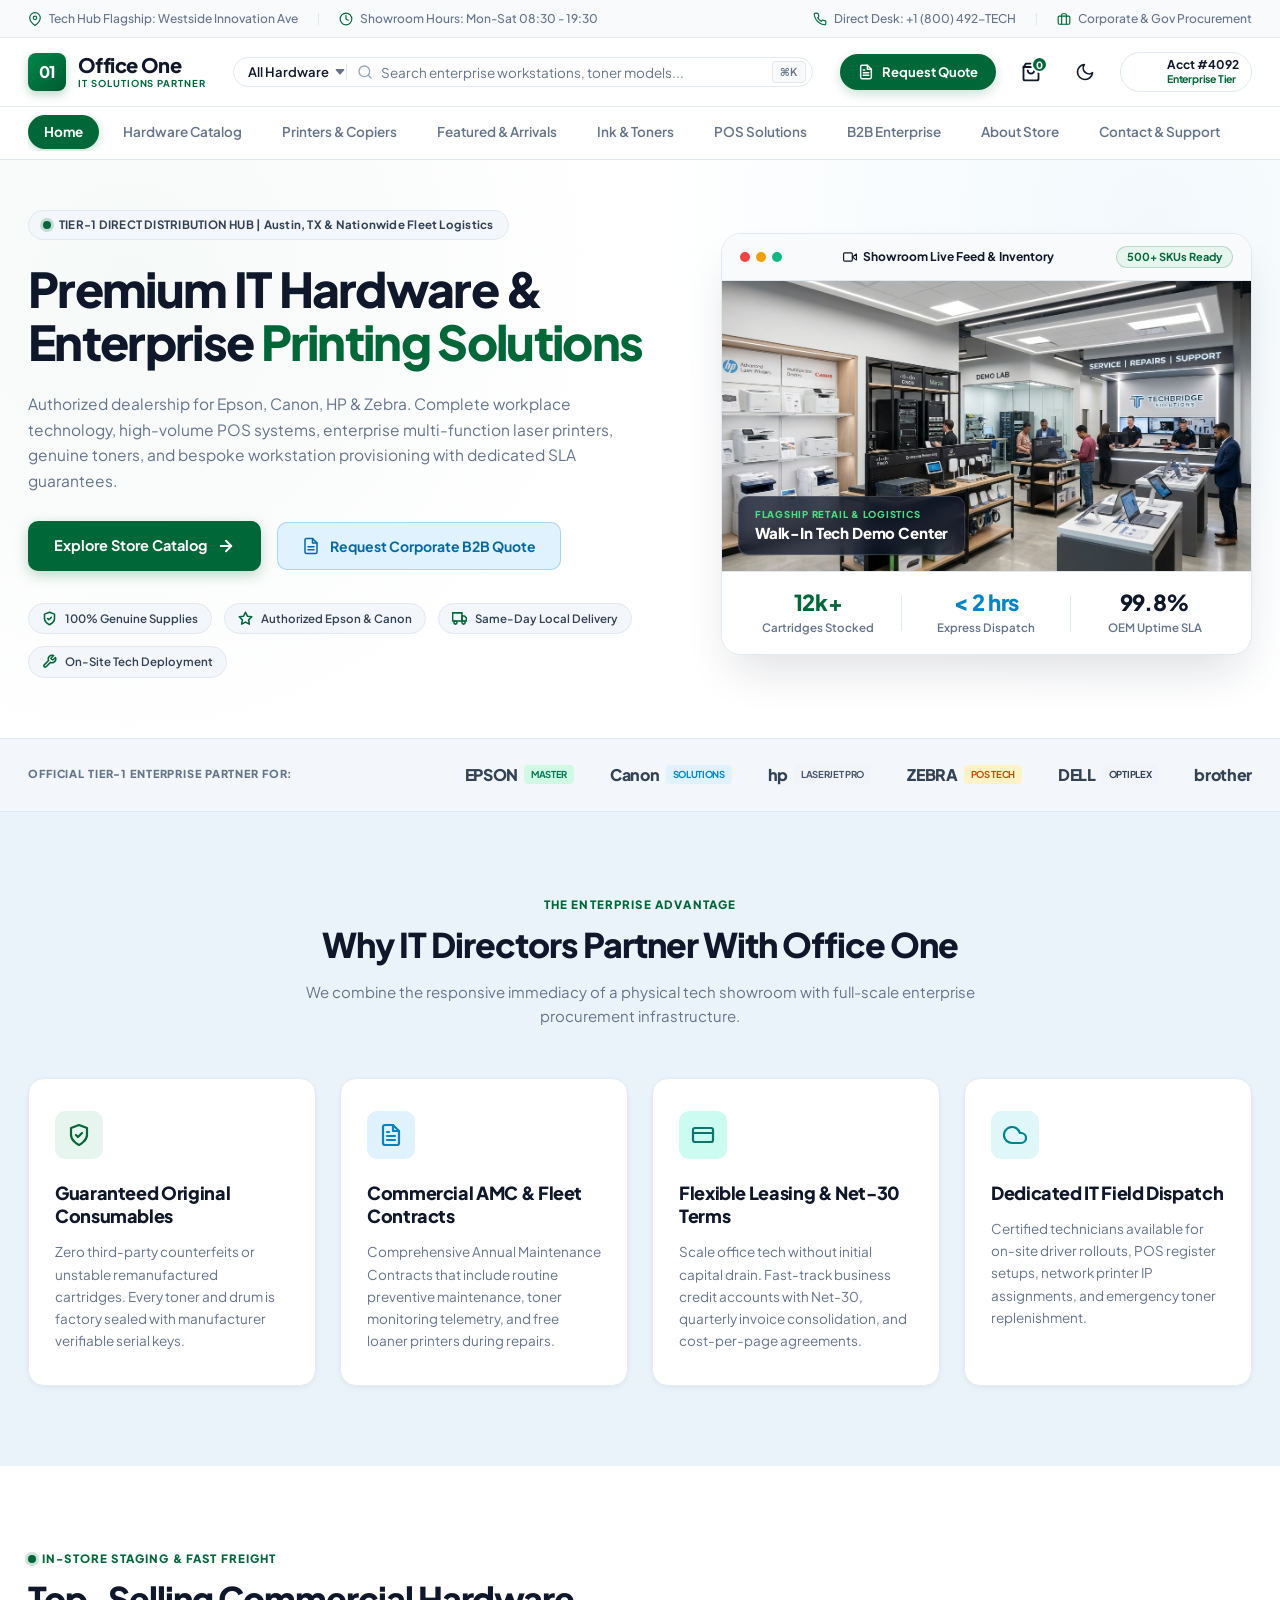
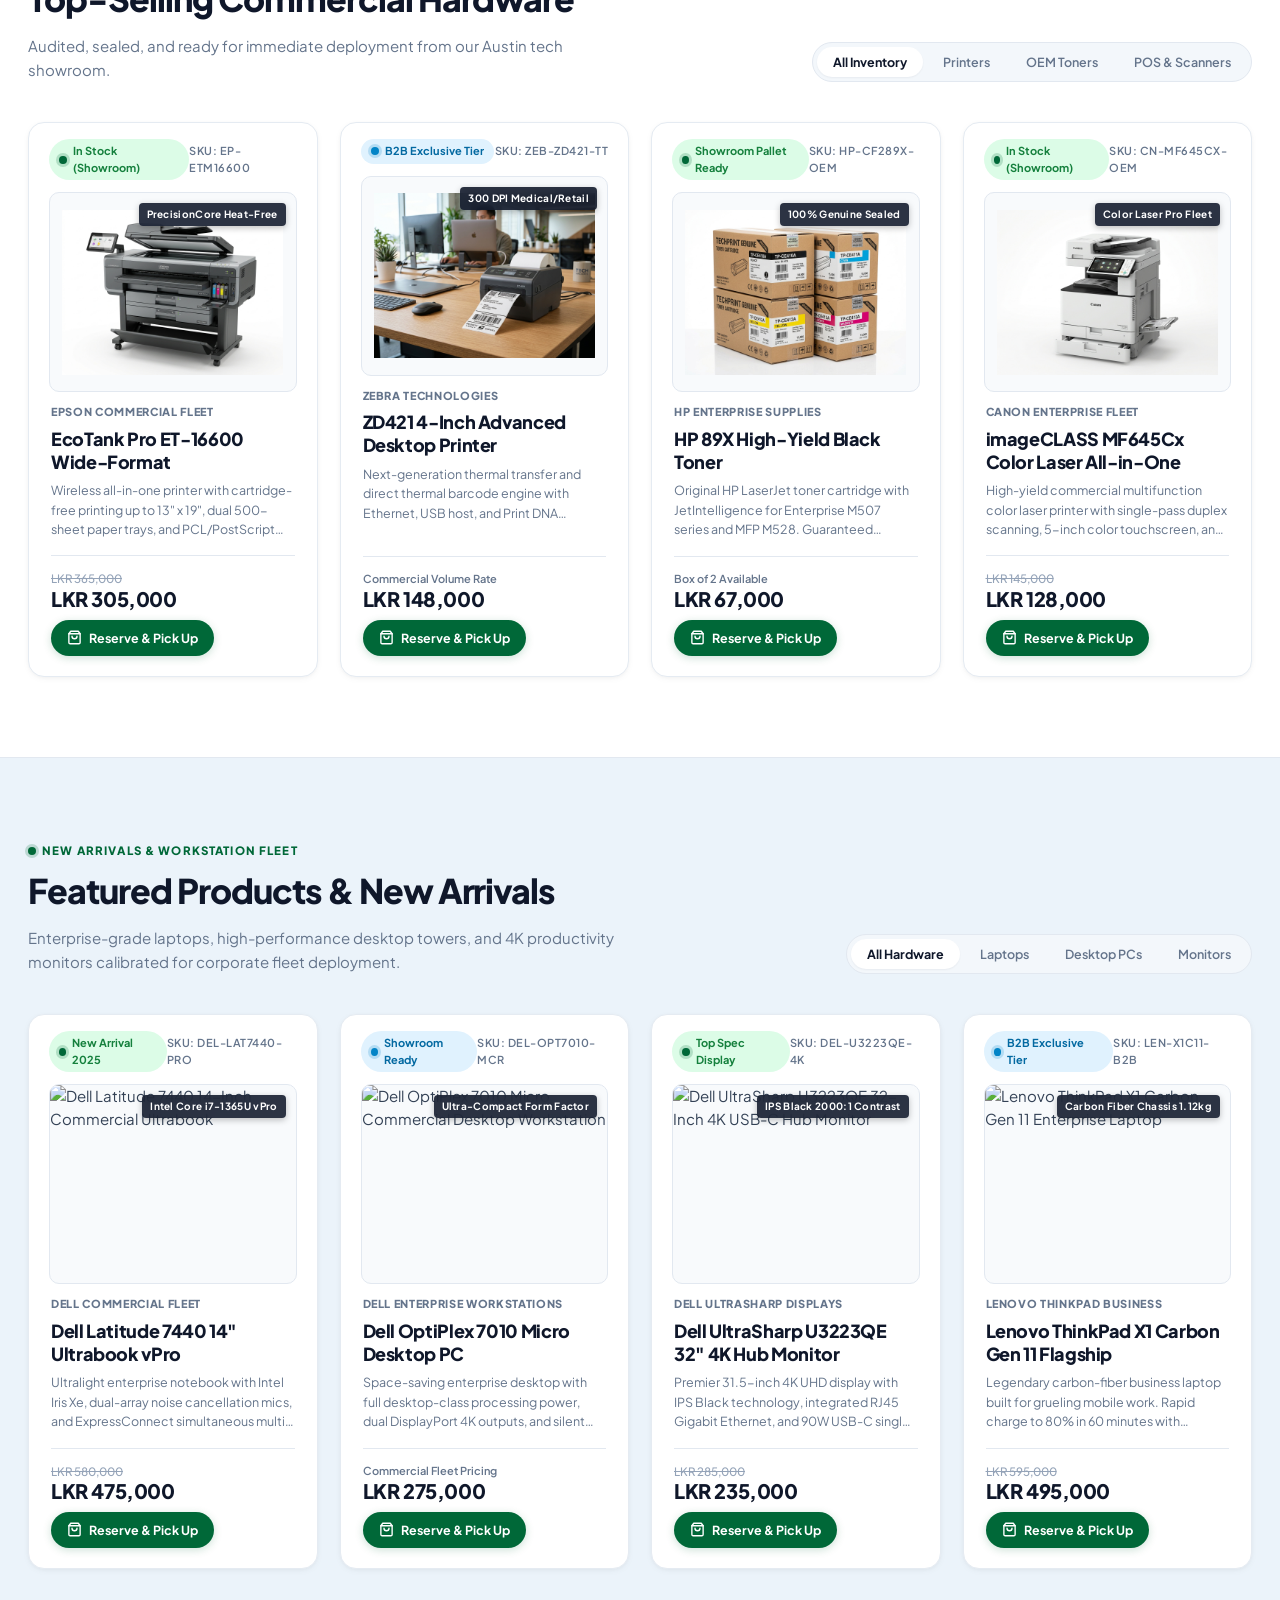
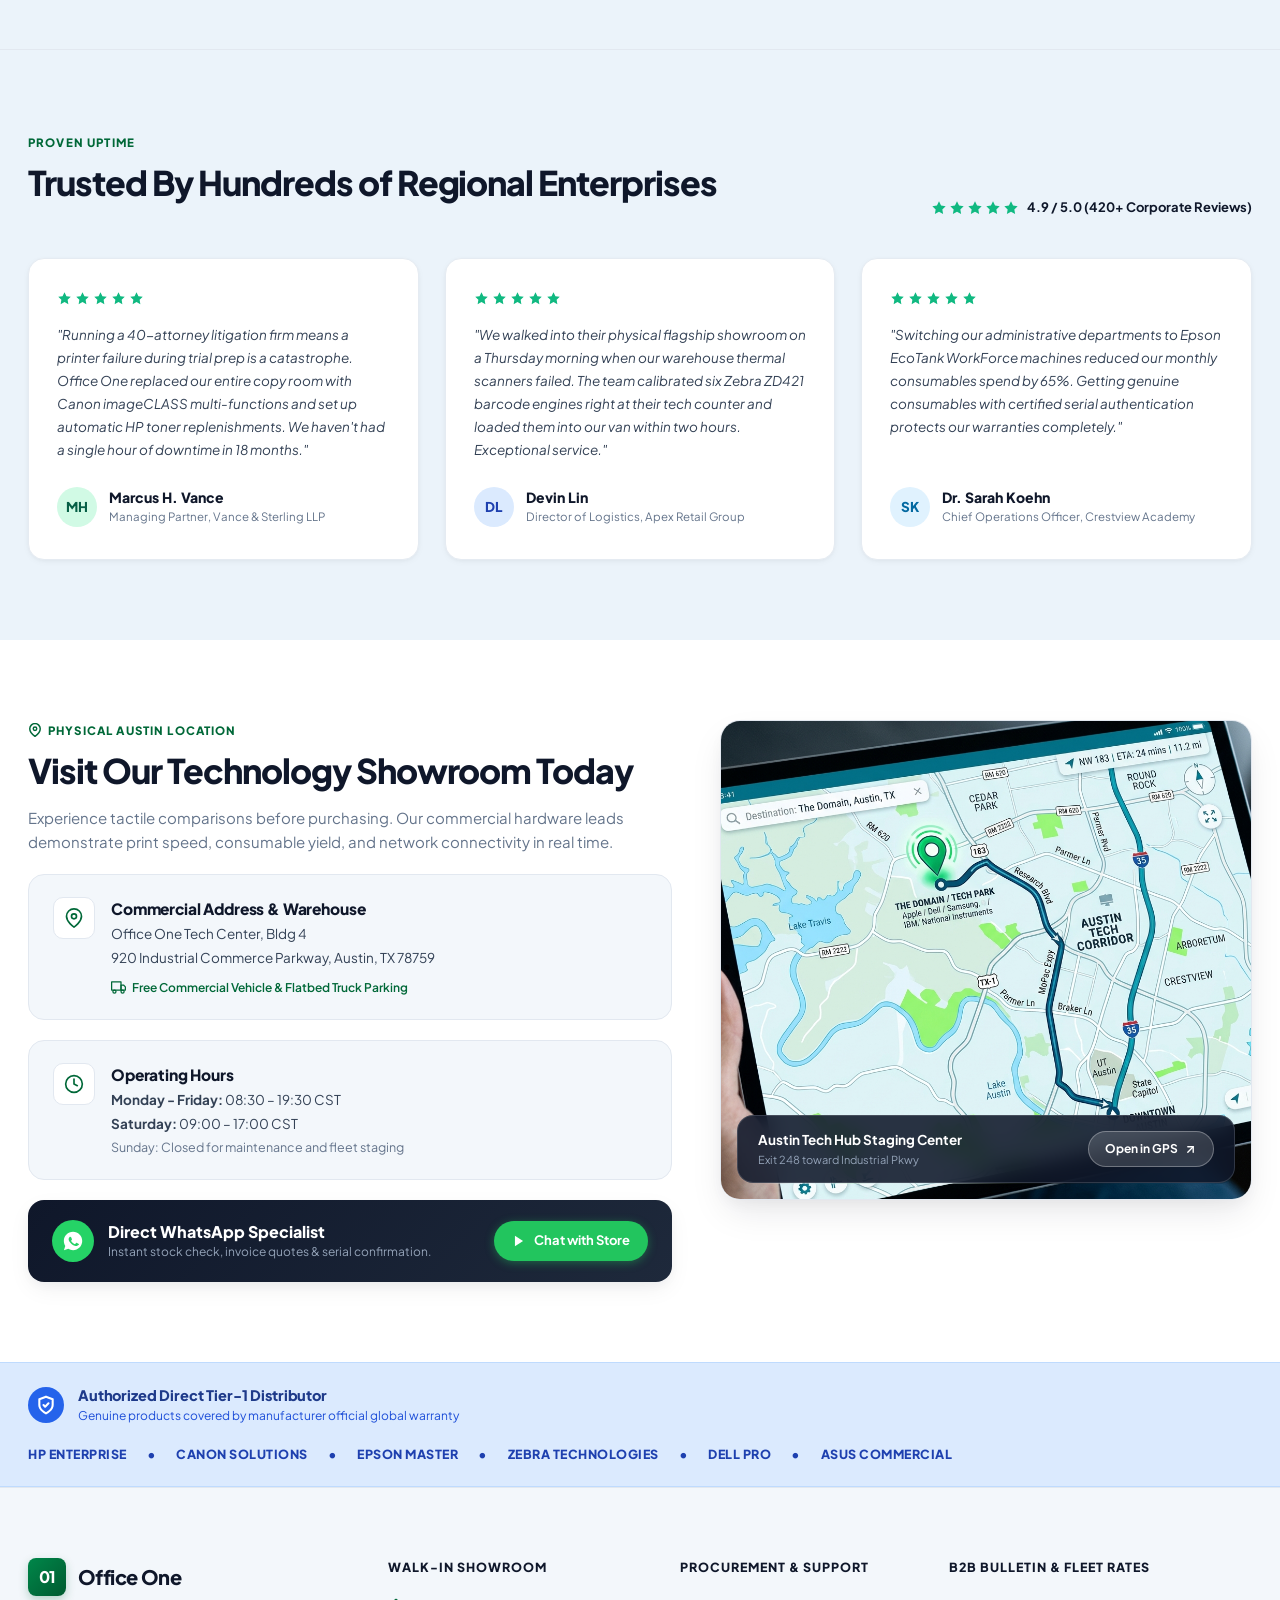
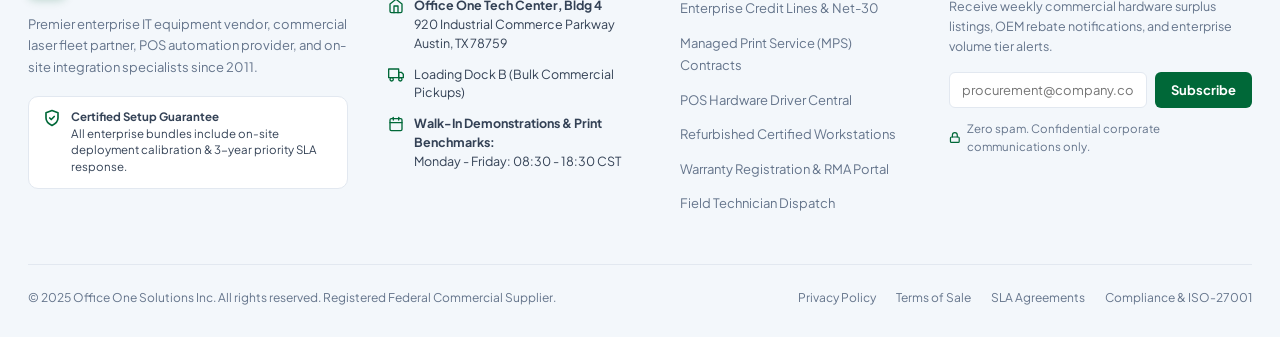
==== commit 03e8b6cb: "ui updated" ====
--- a/index.html
+++ b/index.html
@@ -12,6 +12,16 @@
   <link href="https://fonts.googleapis.com/css2?family=Plus+Jakarta+Sans:wght@400;500;600;700;800&display=swap" rel="stylesheet">
 
   <link rel="stylesheet" href="style.css">
+  <!-- Instant Theme Sync Initializer (Prevents FOUC) -->
+  <script>
+    (function() {
+      try {
+        if (localStorage.getItem('office_one_theme') === 'dark') {
+          document.documentElement.classList.add('dark-mode');
+        }
+      } catch (e) {}
+    })();
+  </script>
 </head>
 <body>
 
@@ -150,6 +160,7 @@
           <li class="sub-nav-item active"><a href="#home">Home</a></li>
           <li class="sub-nav-item"><a href="catalog.html">Hardware Catalog</a></li>
           <li class="sub-nav-item"><a href="#products">Printers & Copiers</a></li>
+          <li class="sub-nav-item"><a href="#featured">Featured & Arrivals</a></li>
           <li class="sub-nav-item"><a href="#toners">Ink & Toners</a></li>
           <li class="sub-nav-item"><a href="#pos">POS Solutions</a></li>
           <li class="sub-nav-item"><a href="#advantage">B2B Enterprise</a></li>
@@ -395,7 +406,7 @@
         </div>
       </div>
 
-      <!-- 3 Product Cards Grid -->
+      <!-- 4 Product Cards Grid -->
       <div class="products-grid" id="productGrid">
         <!-- Product 1: Epson EcoTank Pro -->
         <div class="product-card" data-category="printers">
@@ -408,8 +419,8 @@
           </div>
 
           <div class="product-image-canvas">
+            <img src="assets/epson-printer.jpg" alt="Epson EcoTank Pro ET-16600 Wide-Format">
             <span class="product-overlay-tag">PrecisionCore Heat-Free</span>
-            <img src="assets/epson-printer.jpg" alt="Epson EcoTank Pro ET-16600 Wide-Format">
           </div>
 
           <div class="product-card-body">
@@ -419,17 +430,10 @@
               Wireless all-in-one printer with cartridge-free printing up to 13" x 19", dual 500-sheet paper trays, and PCL/PostScript support.
             </p>
 
-            <div class="product-specs-box">
-              <div class="spec-cell">Speed: <strong>25 ISO ppm</strong></div>
-              <div class="spec-cell">Cost/Page: <strong class="spec-highlight-green">~2 Cents Color</strong></div>
-              <div class="spec-cell">Capacity: <strong>500 Sheets</strong></div>
-              <div class="spec-cell">Warranty: <strong>2-Yr On-Site</strong></div>
-            </div>
-
             <div class="product-card-footer">
               <div class="price-block">
-                <span class="original-price-strike">$1,199.00</span>
-                <span class="current-price">$999.00</span>
+                <span class="original-price-strike">LKR 365,000</span>
+                <span class="current-price">LKR 305,000</span>
               </div>
               <button class="btn-reserve-pickup" data-name="EcoTank Pro ET-16600">
                 <svg viewBox="0 0 24 24" fill="none" stroke="currentColor" stroke-width="2.2" stroke-linecap="round" stroke-linejoin="round">
@@ -454,8 +458,8 @@
           </div>
 
           <div class="product-image-canvas">
+            <img src="assets/zebra-printer.jpg" alt="ZD421 4-Inch Advanced Desktop Printer">
             <span class="product-overlay-tag">300 DPI Medical/Retail</span>
-            <img src="assets/zebra-printer.jpg" alt="ZD421 4-Inch Advanced Desktop Printer">
           </div>
 
           <div class="product-card-body">
@@ -465,17 +469,10 @@
               Next-generation thermal transfer and direct thermal barcode engine with Ethernet, USB host, and Print DNA security architecture.
             </p>
 
-            <div class="product-specs-box">
-              <div class="spec-cell">Resolution: <strong>300 DPI Ultra</strong></div>
-              <div class="spec-cell">Throughput: <strong>6 in/sec</strong></div>
-              <div class="spec-cell">Media Width: <strong>4.27 Inches</strong></div>
-              <div class="spec-cell">Connectivity: <strong>LAN + USB + BLE</strong></div>
-            </div>
-
             <div class="product-card-footer">
               <div class="price-block">
                 <span class="volume-rate-label">Commercial Volume Rate</span>
-                <span class="current-price">$485.00</span>
+                <span class="current-price">LKR 148,000</span>
               </div>
               <button class="btn-reserve-pickup" data-name="Zebra ZD421 Desktop Printer">
                 <svg viewBox="0 0 24 24" fill="none" stroke="currentColor" stroke-width="2.2" stroke-linecap="round" stroke-linejoin="round">
@@ -500,8 +497,8 @@
           </div>
 
           <div class="product-image-canvas">
+            <img src="assets/hp-toner.jpg" alt="HP 89X High-Yield Black Toner">
             <span class="product-overlay-tag">100% Genuine Sealed</span>
-            <img src="assets/hp-toner.jpg" alt="HP 89X High-Yield Black Toner">
           </div>
 
           <div class="product-card-body">
@@ -511,19 +508,238 @@
               Original HP LaserJet toner cartridge with JetIntelligence for Enterprise M507 series and MFP M528. Guaranteed tamper-proof chips.
             </p>
 
-            <div class="product-specs-box">
-              <div class="spec-cell">Yield: <strong>10,000 Pages</strong></div>
-              <div class="spec-cell">Per Page: <strong>$0.019</strong></div>
-              <div class="spec-cell">Compatibility: <strong>M507 / M528</strong></div>
-              <div class="spec-cell">Recycling: <strong>HP Planet Partner</strong></div>
-            </div>
-
             <div class="product-card-footer">
               <div class="price-block">
                 <span class="volume-rate-label">Box of 2 Available</span>
-                <span class="current-price">$219.50</span>
+                <span class="current-price">LKR 67,000</span>
               </div>
               <button class="btn-reserve-pickup" data-name="HP 89X High-Yield Toner">
+                <svg viewBox="0 0 24 24" fill="none" stroke="currentColor" stroke-width="2.2" stroke-linecap="round" stroke-linejoin="round">
+                  <path d="M6 2L3 6v14a2 2 0 0 0 2 2h14a2 2 0 0 0 2-2V6l-3-4z"></path>
+                  <line x1="3" y1="6" x2="21" y2="6"></line>
+                  <path d="M16 10a4 4 0 0 1-8 0"></path>
+                </svg>
+                Reserve & Pick Up
+              </button>
+            </div>
+          </div>
+        </div>
+
+        <!-- Product 4: Canon imageCLASS MF645Cx -->
+        <div class="product-card" data-category="printers">
+          <div class="product-card-top">
+            <span class="product-badge-pill badge-green">
+              <span class="status-dot-green"></span>
+              In Stock (Showroom)
+            </span>
+            <span class="product-sku">SKU: CN-MF645CX-OEM</span>
+          </div>
+
+          <div class="product-image-canvas">
+            <img src="assets/canon-printer.jpg" alt="Canon imageCLASS MF645Cx Laser Multifunction">
+            <span class="product-overlay-tag">Color Laser Pro Fleet</span>
+          </div>
+
+          <div class="product-card-body">
+            <span class="product-brand">CANON ENTERPRISE FLEET</span>
+            <h3 class="product-title">imageCLASS MF645Cx Color Laser All-in-One</h3>
+            <p class="product-desc">
+              High-yield commercial multifunction color laser printer with single-pass duplex scanning, 5-inch color touchscreen, and Application Library shortcuts.
+            </p>
+
+            <div class="product-card-footer">
+              <div class="price-block">
+                <span class="original-price-strike">LKR 145,000</span>
+                <span class="current-price">LKR 128,000</span>
+              </div>
+              <button class="btn-reserve-pickup" data-name="Canon imageCLASS MF645Cx">
+                <svg viewBox="0 0 24 24" fill="none" stroke="currentColor" stroke-width="2.2" stroke-linecap="round" stroke-linejoin="round">
+                  <path d="M6 2L3 6v14a2 2 0 0 0 2 2h14a2 2 0 0 0 2-2V6l-3-4z"></path>
+                  <line x1="3" y1="6" x2="21" y2="6"></line>
+                  <path d="M16 10a4 4 0 0 1-8 0"></path>
+                </svg>
+                Reserve & Pick Up
+              </button>
+            </div>
+          </div>
+        </div>
+      </div>
+    </div>
+  </section>
+
+  <!-- ========================================================================
+       SECTION 3B: FEATURED PRODUCTS & NEW ARRIVALS
+       ======================================================================== -->
+  <section class="section-products section-featured-arrivals" id="featured">
+    <div class="container">
+      <div class="products-header-row">
+        <div class="products-header-left">
+          <span class="section-kicker">
+            <span class="status-dot-green"></span>
+            NEW ARRIVALS & WORKSTATION FLEET
+          </span>
+          <h2 class="section-title">Featured Products & New Arrivals</h2>
+          <p class="section-subtitle">
+            Enterprise-grade laptops, high-performance desktop towers, and 4K productivity monitors calibrated for corporate fleet deployment.
+          </p>
+        </div>
+
+        <!-- Filter Pill Tabs -->
+        <div class="filter-tabs-group" id="featuredFilterTabs">
+          <button class="filter-tab-btn active" data-featured-filter="all">All Hardware</button>
+          <button class="filter-tab-btn" data-featured-filter="laptops">Laptops</button>
+          <button class="filter-tab-btn" data-featured-filter="desktops">Desktop PCs</button>
+          <button class="filter-tab-btn" data-featured-filter="monitors">Monitors</button>
+        </div>
+      </div>
+
+      <!-- 4 Product Cards Grid -->
+      <div class="products-grid" id="featuredGrid">
+        <!-- Product 1: Dell Latitude 7440 Ultrabook -->
+        <div class="product-card" data-featured-category="laptops">
+          <div class="product-card-top">
+            <span class="product-badge-pill badge-green">
+              <span class="status-dot-green"></span>
+              New Arrival 2025
+            </span>
+            <span class="product-sku">SKU: DEL-LAT7440-PRO</span>
+          </div>
+
+          <div class="product-image-canvas">
+            <img src="https://images.unsplash.com/photo-1588872657578-7efd1f1555ed?auto=format&fit=crop&w=600&h=450&q=80" alt="Dell Latitude 7440 14-Inch Commercial Ultrabook">
+            <span class="product-overlay-tag">Intel Core i7-1365U vPro</span>
+          </div>
+
+          <div class="product-card-body">
+            <span class="product-brand">DELL COMMERCIAL FLEET</span>
+            <h3 class="product-title">Dell Latitude 7440 14" Ultrabook vPro</h3>
+            <p class="product-desc">
+              Ultralight enterprise notebook with Intel Iris Xe, dual-array noise cancellation mics, and ExpressConnect simultaneous multi-network bonding.
+            </p>
+
+            <div class="product-card-footer">
+              <div class="price-block">
+                <span class="original-price-strike">LKR 580,000</span>
+                <span class="current-price">LKR 475,000</span>
+              </div>
+              <button class="btn-reserve-pickup" data-name="Dell Latitude 7440 Ultrabook">
+                <svg viewBox="0 0 24 24" fill="none" stroke="currentColor" stroke-width="2.2" stroke-linecap="round" stroke-linejoin="round">
+                  <path d="M6 2L3 6v14a2 2 0 0 0 2 2h14a2 2 0 0 0 2-2V6l-3-4z"></path>
+                  <line x1="3" y1="6" x2="21" y2="6"></line>
+                  <path d="M16 10a4 4 0 0 1-8 0"></path>
+                </svg>
+                Reserve & Pick Up
+              </button>
+            </div>
+          </div>
+        </div>
+
+        <!-- Product 2: Dell OptiPlex 7010 Micro Desktop -->
+        <div class="product-card" data-featured-category="desktops">
+          <div class="product-card-top">
+            <span class="product-badge-pill badge-blue">
+              <span class="status-dot-green" style="background-color: #0284c7; box-shadow: 0 0 0 3px rgba(2, 132, 199, 0.2);"></span>
+              Showroom Ready
+            </span>
+            <span class="product-sku">SKU: DEL-OPT7010-MCR</span>
+          </div>
+
+          <div class="product-image-canvas">
+            <img src="https://images.unsplash.com/photo-1587831990711-23ca6441447b?auto=format&fit=crop&w=600&h=450&q=80" alt="Dell OptiPlex 7010 Micro Commercial Desktop Workstation">
+            <span class="product-overlay-tag">Ultra-Compact Form Factor</span>
+          </div>
+
+          <div class="product-card-body">
+            <span class="product-brand">DELL ENTERPRISE WORKSTATIONS</span>
+            <h3 class="product-title">Dell OptiPlex 7010 Micro Desktop PC</h3>
+            <p class="product-desc">
+              Space-saving enterprise desktop with full desktop-class processing power, dual DisplayPort 4K outputs, and silent mag-lev cooling architecture.
+            </p>
+
+            <div class="product-card-footer">
+              <div class="price-block">
+                <span class="volume-rate-label">Commercial Fleet Pricing</span>
+                <span class="current-price">LKR 275,000</span>
+              </div>
+              <button class="btn-reserve-pickup" data-name="Dell OptiPlex 7010 Micro PC">
+                <svg viewBox="0 0 24 24" fill="none" stroke="currentColor" stroke-width="2.2" stroke-linecap="round" stroke-linejoin="round">
+                  <path d="M6 2L3 6v14a2 2 0 0 0 2 2h14a2 2 0 0 0 2-2V6l-3-4z"></path>
+                  <line x1="3" y1="6" x2="21" y2="6"></line>
+                  <path d="M16 10a4 4 0 0 1-8 0"></path>
+                </svg>
+                Reserve & Pick Up
+              </button>
+            </div>
+          </div>
+        </div>
+
+        <!-- Product 3: Dell UltraSharp 32" 4K USB-C Hub Monitor -->
+        <div class="product-card" data-featured-category="monitors">
+          <div class="product-card-top">
+            <span class="product-badge-pill badge-green">
+              <span class="status-dot-green"></span>
+              Top Spec Display
+            </span>
+            <span class="product-sku">SKU: DEL-U3223QE-4K</span>
+          </div>
+
+          <div class="product-image-canvas">
+            <img src="https://images.unsplash.com/photo-1527443224154-c4a3942d3acf?auto=format&fit=crop&w=600&h=450&q=80" alt="Dell UltraSharp U3223QE 32-Inch 4K USB-C Hub Monitor">
+            <span class="product-overlay-tag">IPS Black 2000:1 Contrast</span>
+          </div>
+
+          <div class="product-card-body">
+            <span class="product-brand">DELL ULTRASHARP DISPLAYS</span>
+            <h3 class="product-title">Dell UltraSharp U3223QE 32" 4K Hub Monitor</h3>
+            <p class="product-desc">
+              Premier 31.5-inch 4K UHD display with IPS Black technology, integrated RJ45 Gigabit Ethernet, and 90W USB-C single-cable dock charging.
+            </p>
+
+            <div class="product-card-footer">
+              <div class="price-block">
+                <span class="original-price-strike">LKR 285,000</span>
+                <span class="current-price">LKR 235,000</span>
+              </div>
+              <button class="btn-reserve-pickup" data-name="Dell UltraSharp 32-inch 4K Monitor">
+                <svg viewBox="0 0 24 24" fill="none" stroke="currentColor" stroke-width="2.2" stroke-linecap="round" stroke-linejoin="round">
+                  <path d="M6 2L3 6v14a2 2 0 0 0 2 2h14a2 2 0 0 0 2-2V6l-3-4z"></path>
+                  <line x1="3" y1="6" x2="21" y2="6"></line>
+                  <path d="M16 10a4 4 0 0 1-8 0"></path>
+                </svg>
+                Reserve & Pick Up
+              </button>
+            </div>
+          </div>
+        </div>
+
+        <!-- Product 4: Lenovo ThinkPad X1 Carbon Gen 11 -->
+        <div class="product-card" data-featured-category="laptops">
+          <div class="product-card-top">
+            <span class="product-badge-pill badge-blue">
+              <span class="status-dot-green" style="background-color: #0284c7; box-shadow: 0 0 0 3px rgba(2, 132, 199, 0.2);"></span>
+              B2B Exclusive Tier
+            </span>
+            <span class="product-sku">SKU: LEN-X1C11-B2B</span>
+          </div>
+
+          <div class="product-image-canvas">
+            <img src="https://images.unsplash.com/photo-1541807084-5c52b6b3adef?auto=format&fit=crop&w=600&h=450&q=80" alt="Lenovo ThinkPad X1 Carbon Gen 11 Enterprise Laptop">
+            <span class="product-overlay-tag">Carbon Fiber Chassis 1.12kg</span>
+          </div>
+
+          <div class="product-card-body">
+            <span class="product-brand">LENOVO THINKPAD BUSINESS</span>
+            <h3 class="product-title">Lenovo ThinkPad X1 Carbon Gen 11 Flagship</h3>
+            <p class="product-desc">
+              Legendary carbon-fiber business laptop built for grueling mobile work. Rapid charge to 80% in 60 minutes with Computer Vision human presence locks.
+            </p>
+
+            <div class="product-card-footer">
+              <div class="price-block">
+                <span class="original-price-strike">LKR 595,000</span>
+                <span class="current-price">LKR 495,000</span>
+              </div>
+              <button class="btn-reserve-pickup" data-name="Lenovo ThinkPad X1 Carbon Gen 11">
                 <svg viewBox="0 0 24 24" fill="none" stroke="currentColor" stroke-width="2.2" stroke-linecap="round" stroke-linejoin="round">
                   <path d="M6 2L3 6v14a2 2 0 0 0 2 2h14a2 2 0 0 0 2-2V6l-3-4z"></path>
                   <line x1="3" y1="6" x2="21" y2="6"></line>
--- a/style.css
+++ b/style.css
@@ -66,6 +66,8 @@
 }
 
 /* Dark Mode Variables */
+html.dark-mode,
+html.dark-mode body,
 body.dark-mode {
   --color-primary: #10b981;
   --color-primary-dark: #059669;
@@ -1041,11 +1043,18 @@
   box-shadow: var(--shadow-xs);
 }
 
-/* Products Grid */
+/* Products Grid (4-Column Layout on Desktop) */
 .products-grid {
   display: grid;
-  grid-template-columns: repeat(3, 1fr);
-  gap: 28px;
+  grid-template-columns: repeat(4, 1fr);
+  gap: 22px;
+}
+
+/* Featured Products & New Arrivals Section Styling */
+.section-featured-arrivals {
+  background-color: var(--bg-section-alt);
+  border-top: 1px solid var(--border-light);
+  border-bottom: 1px solid var(--border-light);
 }
 
 .product-card {
@@ -1111,7 +1120,18 @@
   max-height: 86%;
   max-width: 90%;
   object-fit: contain;
-  transition: transform 0.4s ease;
+  transition: transform 0.4s cubic-bezier(0.16, 1, 0.3, 1);
+  will-change: transform;
+}
+
+/* Featured Arrivals: Photography fills canvas uniformly with perfect alignment */
+.section-featured-arrivals .product-image-canvas img {
+  width: 100%;
+  height: 100%;
+  max-width: 100%;
+  max-height: 100%;
+  object-fit: cover;
+  object-position: center;
 }
 
 .product-card:hover .product-image-canvas img {
@@ -1122,14 +1142,24 @@
   position: absolute;
   top: 10px;
   right: 10px;
-  background: rgba(15, 23, 42, 0.82);
-  backdrop-filter: blur(4px);
+  background: rgba(15, 23, 42, 0.88);
+  backdrop-filter: blur(6px);
+  -webkit-backdrop-filter: blur(6px);
   color: #ffffff;
   font-size: 10px;
   font-weight: 700;
-  padding: 3px 8px;
+  padding: 4px 8px;
   border-radius: 4px;
   letter-spacing: 0.3px;
+  z-index: 10;
+  pointer-events: none;
+  box-shadow: 0 2px 6px rgba(0, 0, 0, 0.25);
+  transition: transform 0.3s ease, background 0.2s ease;
+}
+
+.product-card:hover .product-overlay-tag {
+  z-index: 10;
+  background: rgba(15, 23, 42, 0.95);
 }
 
 /* Product Info */
@@ -1205,6 +1235,8 @@
   margin-top: auto;
   padding-top: 14px;
   border-top: 1px solid var(--border-light);
+  gap: 10px;
+  flex-wrap: wrap;
 }
 
 .price-block {
@@ -1220,10 +1252,10 @@
 }
 
 .current-price {
-  font-size: 22px;
+  font-size: 20px;
   font-weight: 800;
   color: var(--text-main);
-  letter-spacing: -0.03em;
+  letter-spacing: -0.02em;
   line-height: 1.1;
 }
 
@@ -1244,6 +1276,7 @@
   align-items: center;
   gap: 7px;
   box-shadow: 0 2px 8px rgba(0, 104, 56, 0.2);
+  white-space: nowrap;
 }
 
 .btn-reserve-pickup:hover {
@@ -1991,6 +2024,9 @@
   .advantage-grid {
     grid-template-columns: repeat(2, 1fr);
   }
+  .products-grid {
+    grid-template-columns: repeat(2, 1fr);
+  }
   .footer-columns-grid {
     grid-template-columns: repeat(2, 1fr);
     gap: 36px;
@@ -3697,11 +3733,162 @@
   line-height: 1.5;
 }
 
+/* Mobile Filter Bar & Drawer (Desktop default: hidden) */
+.mobile-filter-toggle-btn {
+  display: none;
+}
+.btn-close-mobile-sidebar {
+  display: none;
+}
+.mobile-apply-filter-bar {
+  display: none;
+}
+
+@keyframes filterSlideDown {
+  from {
+    opacity: 0;
+    transform: translateY(-8px);
+  }
+  to {
+    opacity: 1;
+    transform: translateY(0);
+  }
+}
+
 /* Mobile Responsive rules for Catalog */
 @media (max-width: 992px) {
   .catalog-main-layout {
     grid-template-columns: 1fr;
-  }
+    gap: 16px;
+  }
+
+  /* Mobile Filter Toggle Button */
+  .mobile-filter-toggle-btn {
+    display: flex;
+    align-items: center;
+    justify-content: space-between;
+    width: 100%;
+    background-color: var(--bg-surface-elevated);
+    border: 1px solid var(--border-card);
+    border-radius: var(--radius-md);
+    padding: 12px 18px;
+    font-size: 13.5px;
+    font-weight: 700;
+    color: var(--text-main);
+    cursor: pointer;
+    box-shadow: var(--shadow-xs);
+    transition: all var(--transition-fast);
+    margin-bottom: 8px;
+  }
+
+  .mobile-filter-toggle-btn:hover {
+    border-color: var(--color-primary);
+  }
+
+  .mobile-filter-toggle-left {
+    display: flex;
+    align-items: center;
+    gap: 9px;
+    color: var(--text-main);
+  }
+
+  .mobile-filter-toggle-left svg {
+    color: var(--color-primary);
+  }
+
+  .mobile-filter-toggle-right {
+    display: flex;
+    align-items: center;
+    gap: 8px;
+  }
+
+  .mobile-filter-hint {
+    font-size: 12px;
+    font-weight: 600;
+    color: var(--color-primary);
+    background: var(--color-primary-tint);
+    padding: 3px 8px;
+    border-radius: var(--radius-pill);
+    border: 1px solid var(--color-primary-subtle);
+  }
+
+  .toggle-chevron {
+    transition: transform 0.25s ease;
+    color: var(--text-muted);
+  }
+
+  .mobile-filter-toggle-btn.active .toggle-chevron {
+    transform: rotate(180deg);
+  }
+
+  .mobile-filter-toggle-btn.active {
+    border-color: var(--color-primary);
+    background-color: var(--bg-section-card);
+  }
+
+  /* Hide sidebar by default on mobile */
+  .catalog-sidebar {
+    display: none;
+    margin-bottom: 20px;
+    border-color: var(--color-primary-subtle);
+  }
+
+  .catalog-sidebar.mobile-open {
+    display: block;
+    animation: filterSlideDown 0.25s cubic-bezier(0.16, 1, 0.3, 1) forwards;
+  }
+
+  .filter-header-actions {
+    display: flex;
+    align-items: center;
+    gap: 12px;
+  }
+
+  .btn-close-mobile-sidebar {
+    display: inline-flex;
+    align-items: center;
+    justify-content: center;
+    background: var(--bg-section-tint);
+    border: 1px solid var(--border-light);
+    color: var(--text-muted);
+    font-size: 20px;
+    line-height: 1;
+    width: 28px;
+    height: 28px;
+    border-radius: 50%;
+    cursor: pointer;
+    transition: all var(--transition-fast);
+  }
+
+  .btn-close-mobile-sidebar:hover {
+    color: var(--text-main);
+    border-color: var(--color-primary);
+  }
+
+  .mobile-apply-filter-bar {
+    display: block;
+    margin-top: 16px;
+    padding-top: 14px;
+    border-top: 1px solid var(--border-light);
+  }
+
+  .btn-apply-mobile-filter {
+    width: 100%;
+    background-color: var(--color-primary);
+    color: #ffffff;
+    font-size: 13px;
+    font-weight: 700;
+    padding: 12px;
+    border-radius: var(--radius-md);
+    cursor: pointer;
+    box-shadow: 0 2px 8px rgba(0, 104, 56, 0.2);
+    transition: all var(--transition-fast);
+  }
+
+  .btn-apply-mobile-filter:hover {
+    background-color: var(--color-primary-dark);
+  }
+
   .catalog-products-grid {
     grid-template-columns: repeat(2, 1fr);
   }
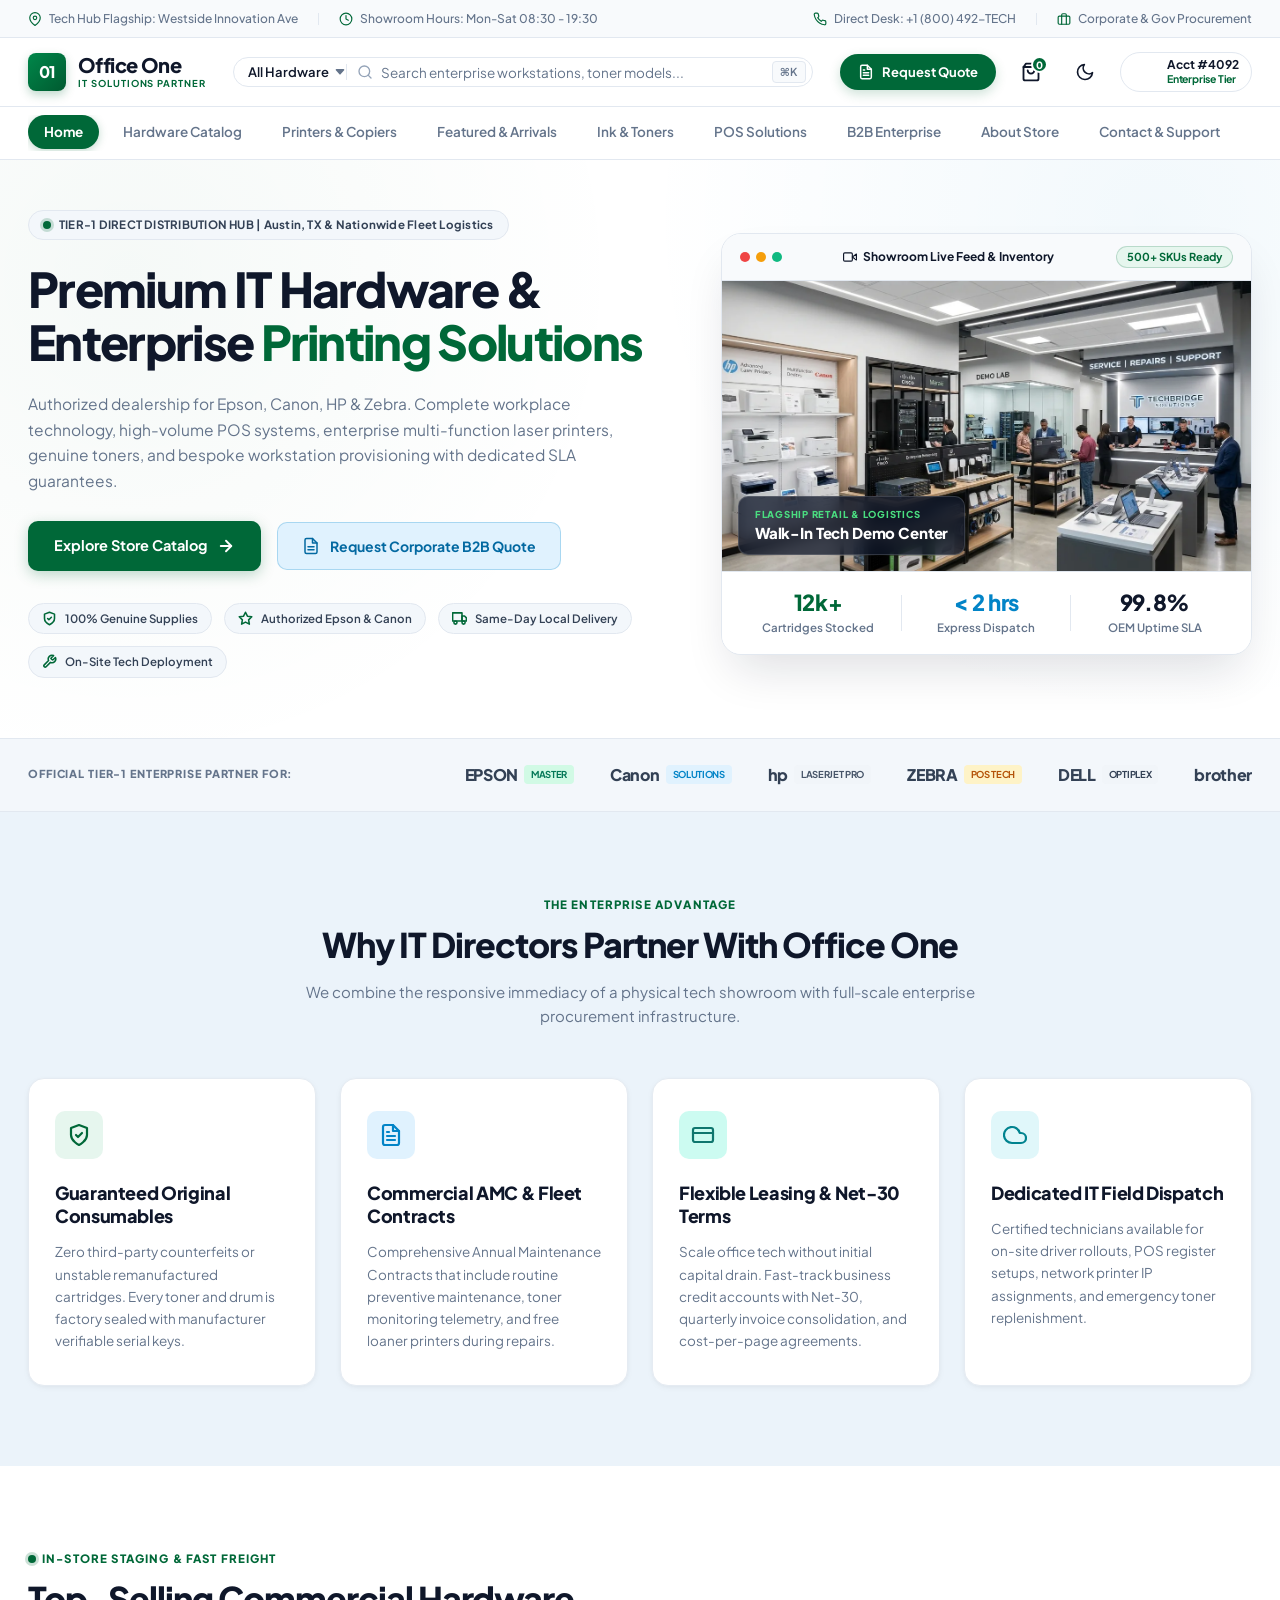
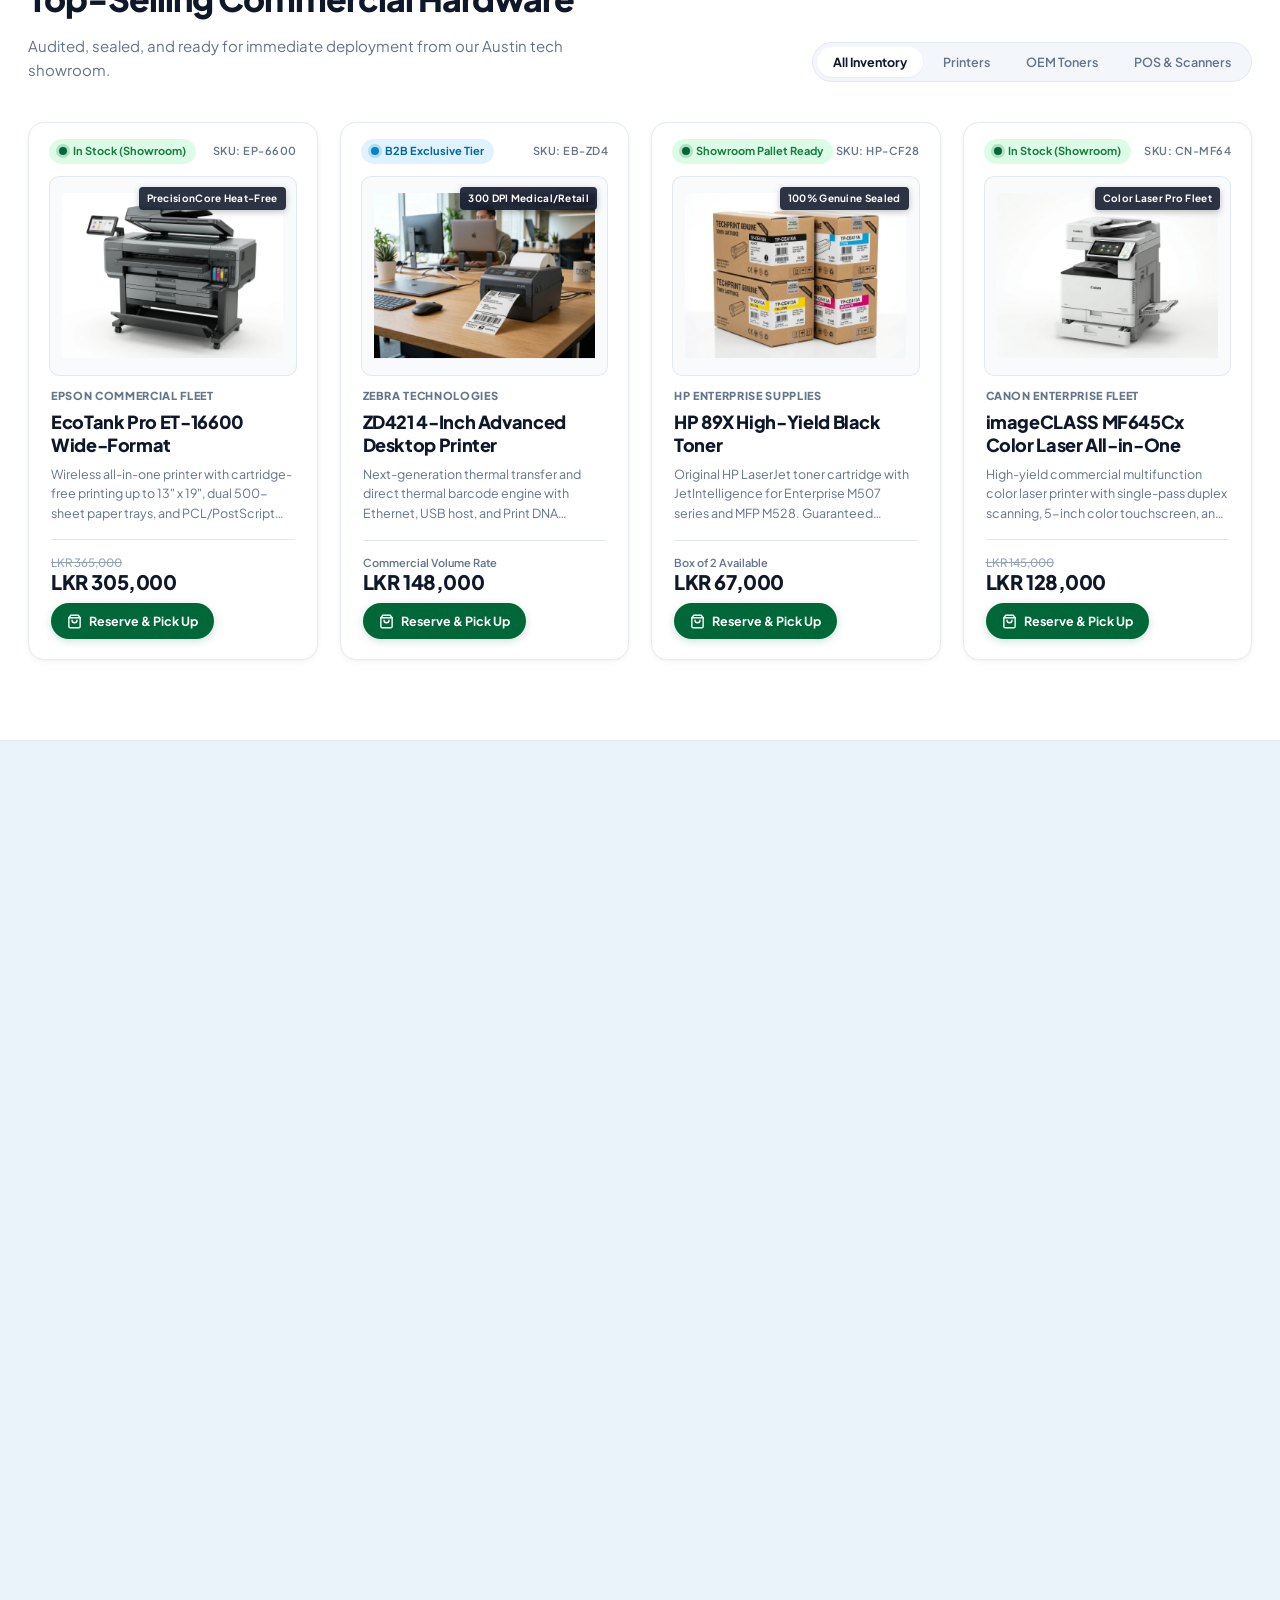
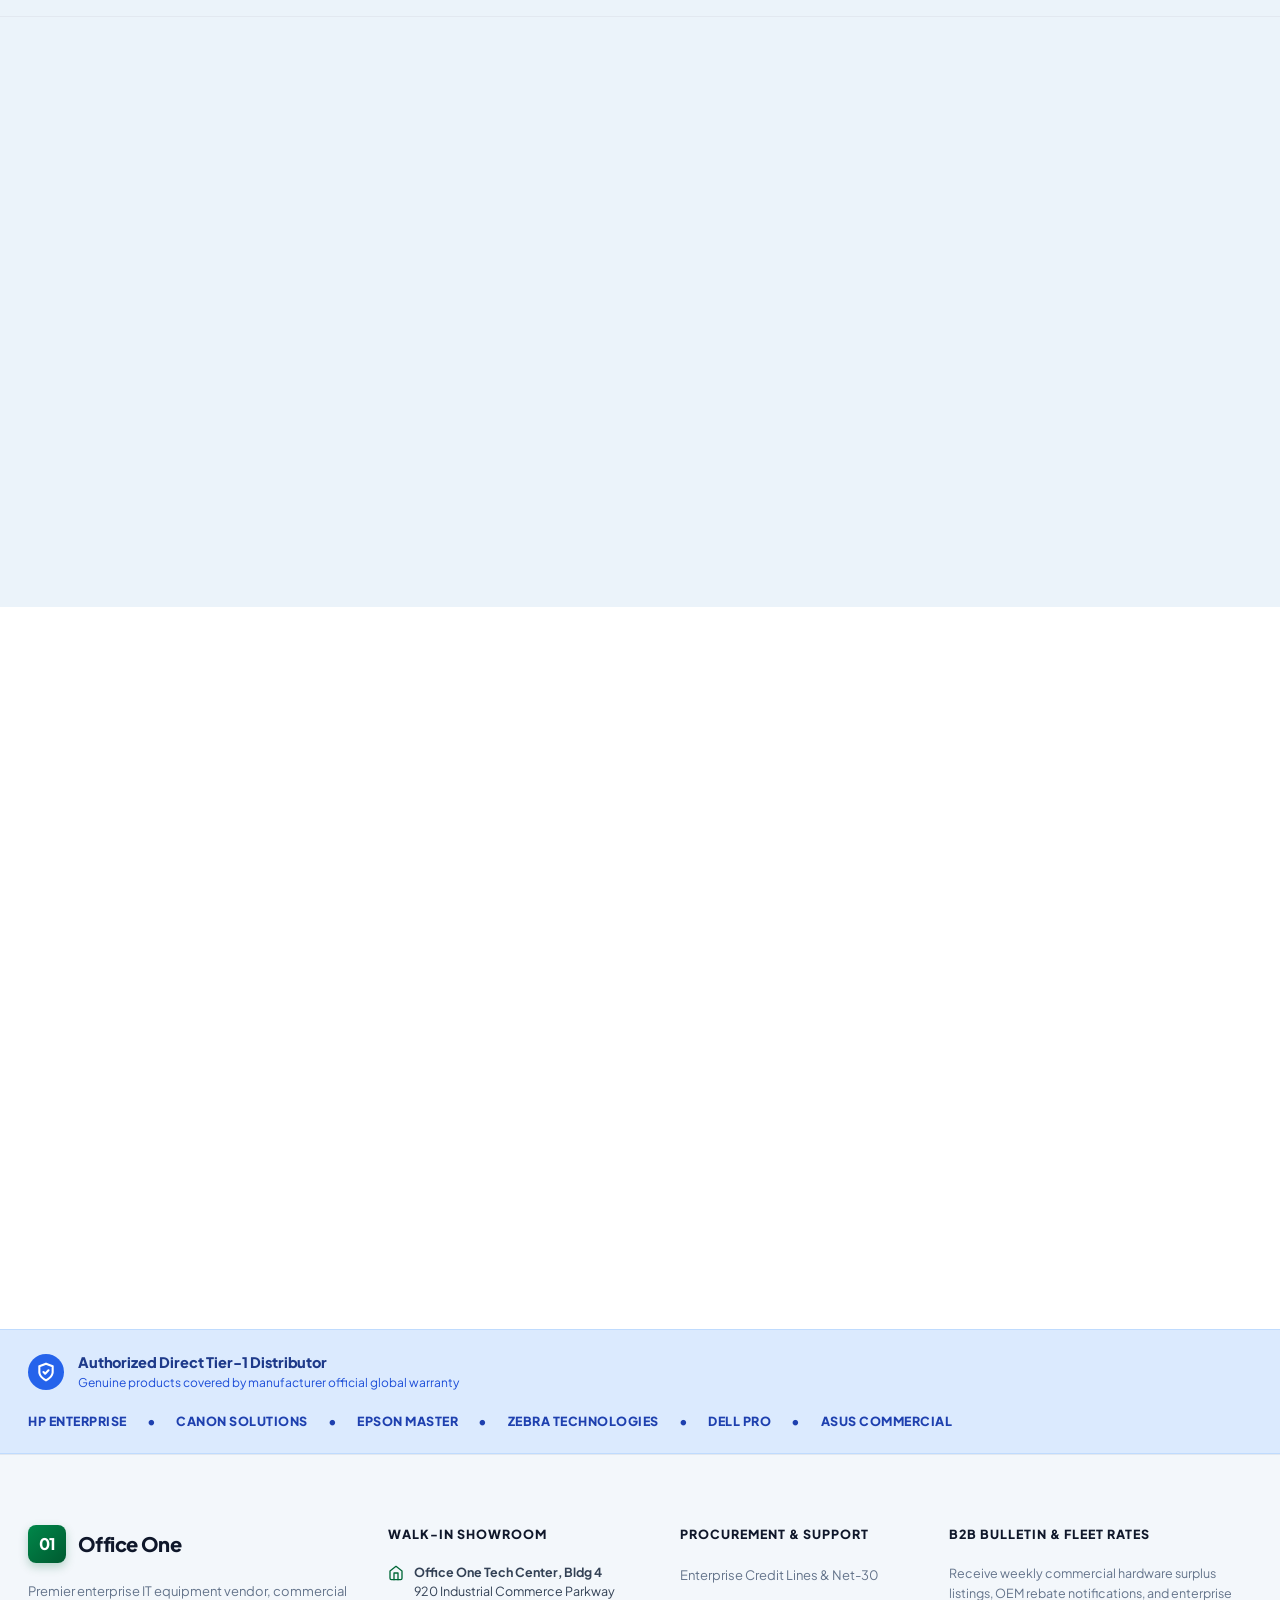
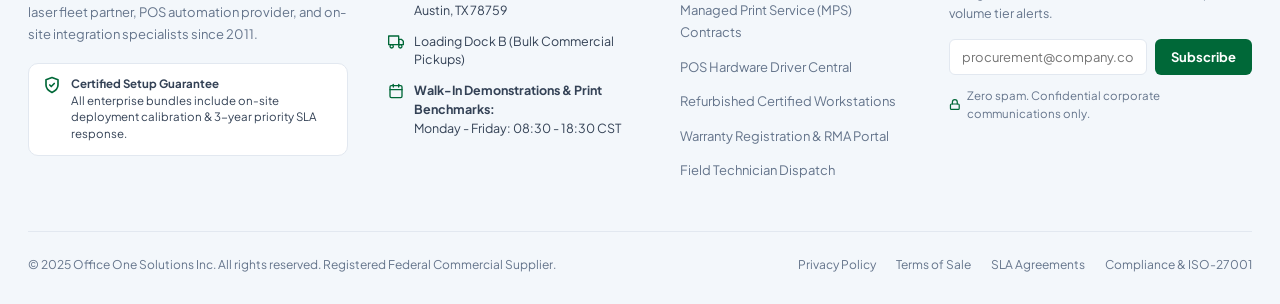
==== commit 7f860bd8: "Image optimized" ====
--- a/index.html
+++ b/index.html
@@ -12,6 +12,9 @@
   <link href="https://fonts.googleapis.com/css2?family=Plus+Jakarta+Sans:wght@400;500;600;700;800&display=swap" rel="stylesheet">
 
   <link rel="stylesheet" href="style.css">
+  <!-- Preconnect & DNS-Prefetch for External Product Images -->
+  <link rel="preconnect" href="https://images.unsplash.com" crossorigin>
+  <link rel="dns-prefetch" href="https://images.unsplash.com">
   <!-- Instant Theme Sync Initializer (Prevents FOUC) -->
   <script>
     (function() {
@@ -263,7 +266,7 @@
         </div>
 
         <div class="window-image-container">
-          <img src="assets/showroom.jpg" alt="Office One Flagship Retail & Logistics Showroom">
+          <img src="assets/showroom.webp" alt="Office One Flagship Retail & Logistics Showroom" loading="eager" fetchpriority="high" decoding="sync" width="1200" height="896">
           <div class="window-image-overlay">
             <div class="overlay-sub">FLAGSHIP RETAIL & LOGISTICS</div>
             <div class="overlay-title">Walk-In Tech Demo Center</div>
@@ -415,11 +418,11 @@
               <span class="status-dot-green"></span>
               In Stock (Showroom)
             </span>
-            <span class="product-sku">SKU: EP-ETM16600</span>
+            <span class="product-sku">SKU: EP-6600</span>
           </div>
 
           <div class="product-image-canvas">
-            <img src="assets/epson-printer.jpg" alt="Epson EcoTank Pro ET-16600 Wide-Format">
+            <img src="assets/epson-printer.webp" alt="Epson EcoTank Pro ET-16600 Wide-Format" loading="lazy" decoding="async" width="600" height="450">
             <span class="product-overlay-tag">PrecisionCore Heat-Free</span>
           </div>
 
@@ -454,11 +457,11 @@
               <span class="status-dot-green" style="background-color: #0284c7; box-shadow: 0 0 0 3px rgba(2, 132, 199, 0.2);"></span>
               B2B Exclusive Tier
             </span>
-            <span class="product-sku">SKU: ZEB-ZD421-TT</span>
+            <span class="product-sku">SKU: EB-ZD4</span>
           </div>
 
           <div class="product-image-canvas">
-            <img src="assets/zebra-printer.jpg" alt="ZD421 4-Inch Advanced Desktop Printer">
+            <img src="assets/zebra-printer.webp" alt="ZD421 4-Inch Advanced Desktop Printer" loading="lazy" decoding="async" width="600" height="450">
             <span class="product-overlay-tag">300 DPI Medical/Retail</span>
           </div>
 
@@ -493,11 +496,11 @@
               <span class="status-dot-green"></span>
               Showroom Pallet Ready
             </span>
-            <span class="product-sku">SKU: HP-CF289X-OEM</span>
+            <span class="product-sku">SKU: HP-CF28</span>
           </div>
 
           <div class="product-image-canvas">
-            <img src="assets/hp-toner.jpg" alt="HP 89X High-Yield Black Toner">
+            <img src="assets/hp-toner.webp" alt="HP 89X High-Yield Black Toner" loading="lazy" decoding="async" width="600" height="450">
             <span class="product-overlay-tag">100% Genuine Sealed</span>
           </div>
 
@@ -532,11 +535,11 @@
               <span class="status-dot-green"></span>
               In Stock (Showroom)
             </span>
-            <span class="product-sku">SKU: CN-MF645CX-OEM</span>
+            <span class="product-sku">SKU: CN-MF64</span>
           </div>
 
           <div class="product-image-canvas">
-            <img src="assets/canon-printer.jpg" alt="Canon imageCLASS MF645Cx Laser Multifunction">
+            <img src="assets/canon-printer.webp" alt="Canon imageCLASS MF645Cx Laser Multifunction" loading="lazy" decoding="async" width="600" height="450">
             <span class="product-overlay-tag">Color Laser Pro Fleet</span>
           </div>
 
@@ -602,11 +605,11 @@
               <span class="status-dot-green"></span>
               New Arrival 2025
             </span>
-            <span class="product-sku">SKU: DEL-LAT7440-PRO</span>
+            <span class="product-sku">SKU: DEL-LAT5</span>
           </div>
 
           <div class="product-image-canvas">
-            <img src="https://images.unsplash.com/photo-1588872657578-7efd1f1555ed?auto=format&fit=crop&w=600&h=450&q=80" alt="Dell Latitude 7440 14-Inch Commercial Ultrabook">
+            <img src="https://images.unsplash.com/photo-1588872657578-7efd1f1555ed?auto=format&fit=crop&w=600&h=450&q=80" alt="Dell Latitude 7440 14-Inch Commercial Ultrabook" loading="lazy" decoding="async" width="600" height="450">
             <span class="product-overlay-tag">Intel Core i7-1365U vPro</span>
           </div>
 
@@ -641,11 +644,11 @@
               <span class="status-dot-green" style="background-color: #0284c7; box-shadow: 0 0 0 3px rgba(2, 132, 199, 0.2);"></span>
               Showroom Ready
             </span>
-            <span class="product-sku">SKU: DEL-OPT7010-MCR</span>
+            <span class="product-sku">SKU: DEL-OPT7</span>
           </div>
 
           <div class="product-image-canvas">
-            <img src="https://images.unsplash.com/photo-1587831990711-23ca6441447b?auto=format&fit=crop&w=600&h=450&q=80" alt="Dell OptiPlex 7010 Micro Commercial Desktop Workstation">
+            <img src="https://images.unsplash.com/photo-1587831990711-23ca6441447b?auto=format&fit=crop&w=600&h=450&q=80" alt="Dell OptiPlex 7010 Micro Commercial Desktop Workstation" loading="lazy" decoding="async" width="600" height="450">
             <span class="product-overlay-tag">Ultra-Compact Form Factor</span>
           </div>
 
@@ -680,11 +683,11 @@
               <span class="status-dot-green"></span>
               Top Spec Display
             </span>
-            <span class="product-sku">SKU: DEL-U3223QE-4K</span>
+            <span class="product-sku">SKU: DEL-U322</span>
           </div>
 
           <div class="product-image-canvas">
-            <img src="https://images.unsplash.com/photo-1527443224154-c4a3942d3acf?auto=format&fit=crop&w=600&h=450&q=80" alt="Dell UltraSharp U3223QE 32-Inch 4K USB-C Hub Monitor">
+            <img src="https://images.unsplash.com/photo-1527443224154-c4a3942d3acf?auto=format&fit=crop&w=600&h=450&q=80" alt="Dell UltraSharp U3223QE 32-Inch 4K USB-C Hub Monitor" loading="lazy" decoding="async" width="600" height="450">
             <span class="product-overlay-tag">IPS Black 2000:1 Contrast</span>
           </div>
 
@@ -719,11 +722,11 @@
               <span class="status-dot-green" style="background-color: #0284c7; box-shadow: 0 0 0 3px rgba(2, 132, 199, 0.2);"></span>
               B2B Exclusive Tier
             </span>
-            <span class="product-sku">SKU: LEN-X1C11-B2B</span>
+            <span class="product-sku">SKU: LEN-X1C1</span>
           </div>
 
           <div class="product-image-canvas">
-            <img src="https://images.unsplash.com/photo-1541807084-5c52b6b3adef?auto=format&fit=crop&w=600&h=450&q=80" alt="Lenovo ThinkPad X1 Carbon Gen 11 Enterprise Laptop">
+            <img src="https://images.unsplash.com/photo-1541807084-5c52b6b3adef?auto=format&fit=crop&w=600&h=450&q=80" alt="Lenovo ThinkPad X1 Carbon Gen 11 Enterprise Laptop" loading="lazy" decoding="async" width="600" height="450">
             <span class="product-overlay-tag">Carbon Fiber Chassis 1.12kg</span>
           </div>
 
@@ -938,7 +941,7 @@
 
       <!-- Right Column: Interactive Austin Map Card -->
       <div class="austin-map-card">
-        <img src="assets/austin-map.jpg" alt="Office One Austin Tech Hub GPS Map">
+        <img src="assets/austin-map.webp" alt="Office One Austin Tech Hub GPS Map" loading="lazy" decoding="async" width="1024" height="1024">
         <div class="map-floating-bottom-bar">
           <div>
             <div class="map-bar-title">Austin Tech Hub Staging Center</div>
--- a/style.css
+++ b/style.css
@@ -3929,3 +3929,14 @@
   }
 }
 
+/* ==========================================================================
+   PERFORMANCE & RENDERING OPTIMIZATIONS
+   ========================================================================== */
+.section-featured-arrivals,
+.section-reviews,
+.section-showroom-visit {
+  content-visibility: auto;
+  contain-intrinsic-size: auto 700px;
+}
+
+
